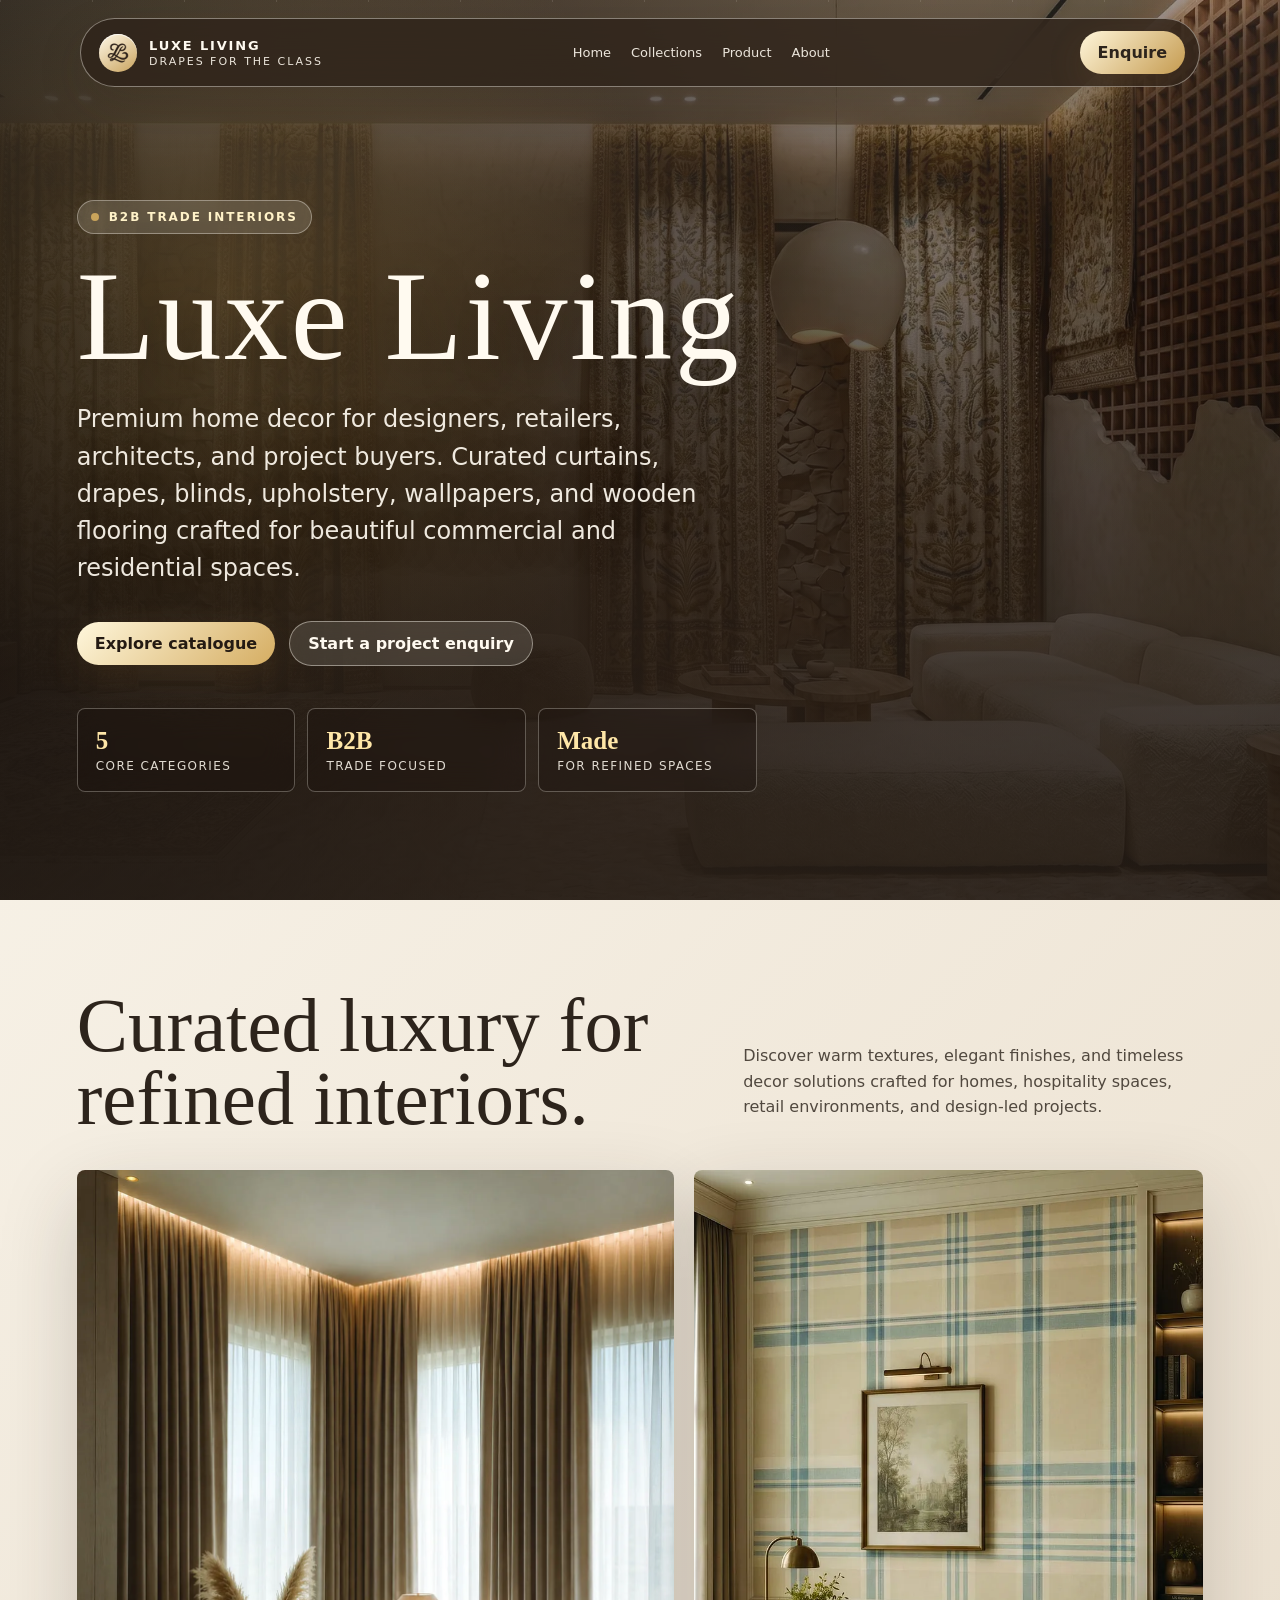
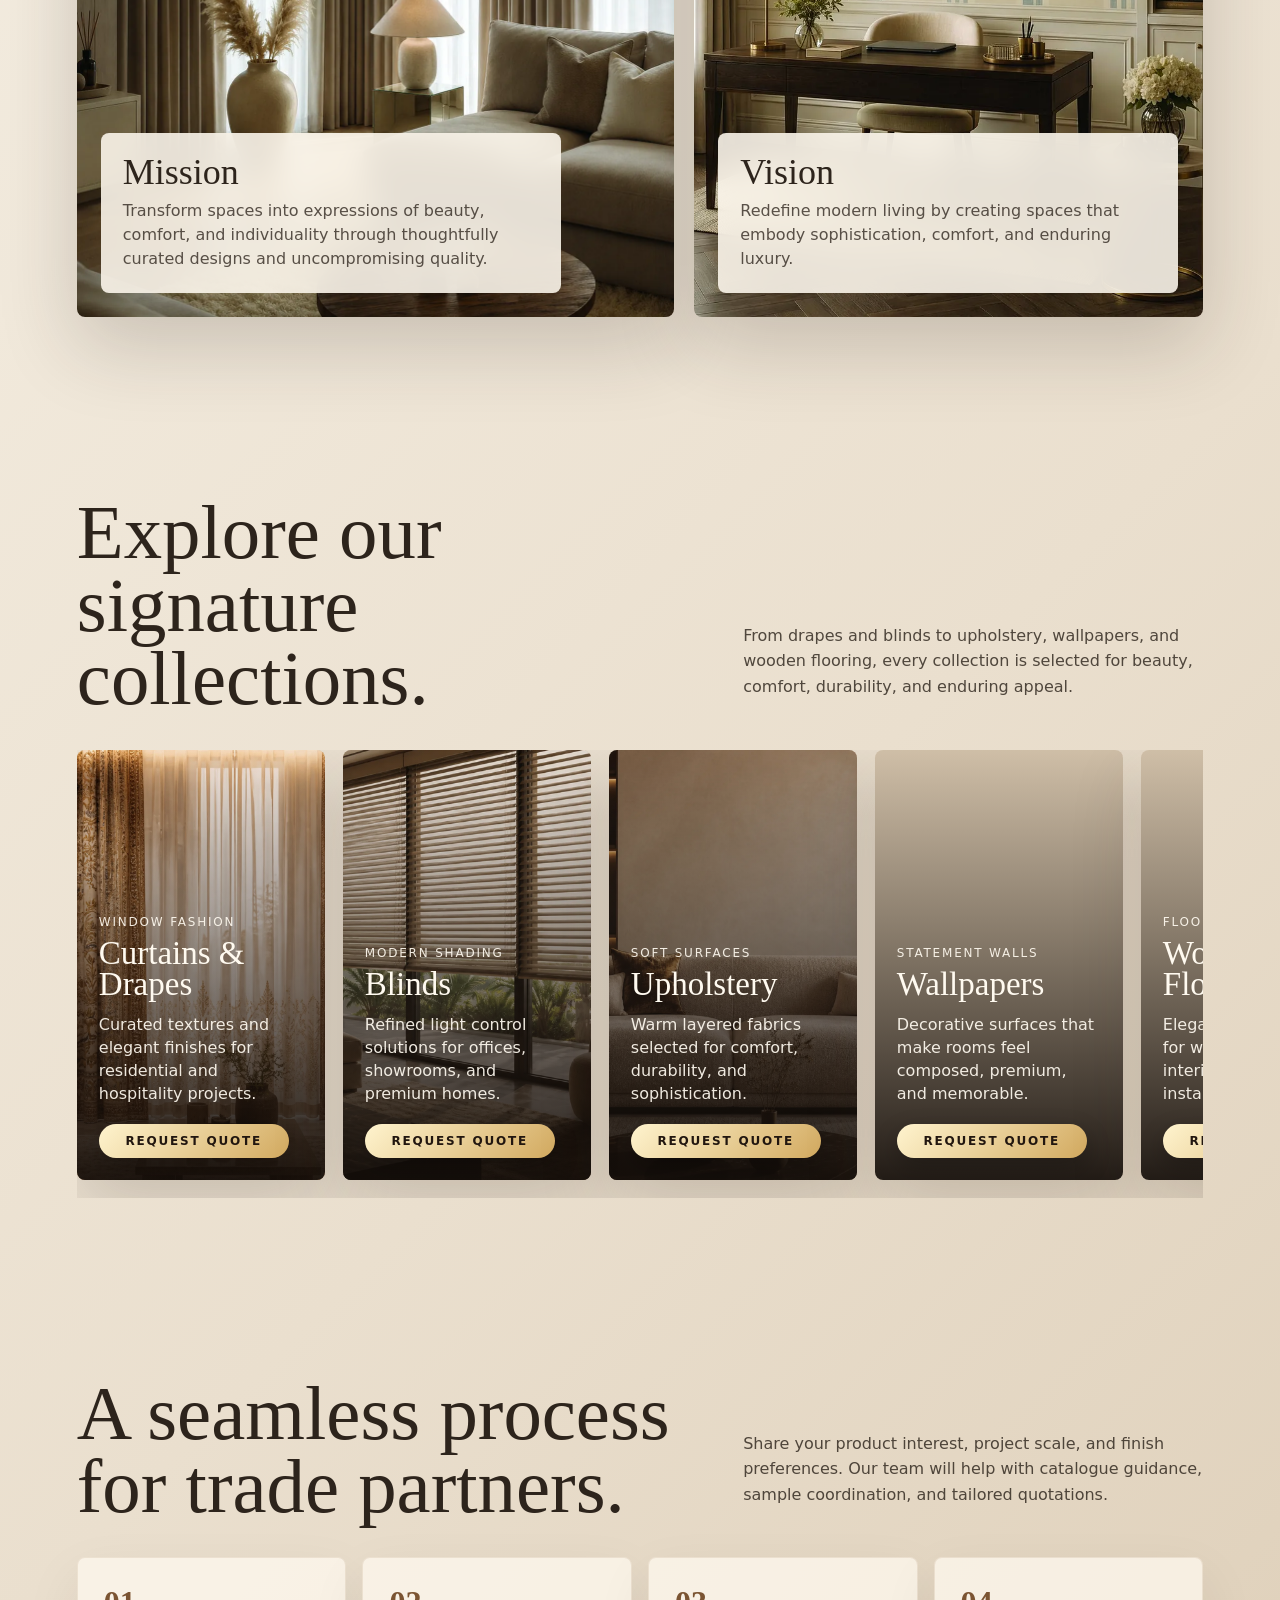
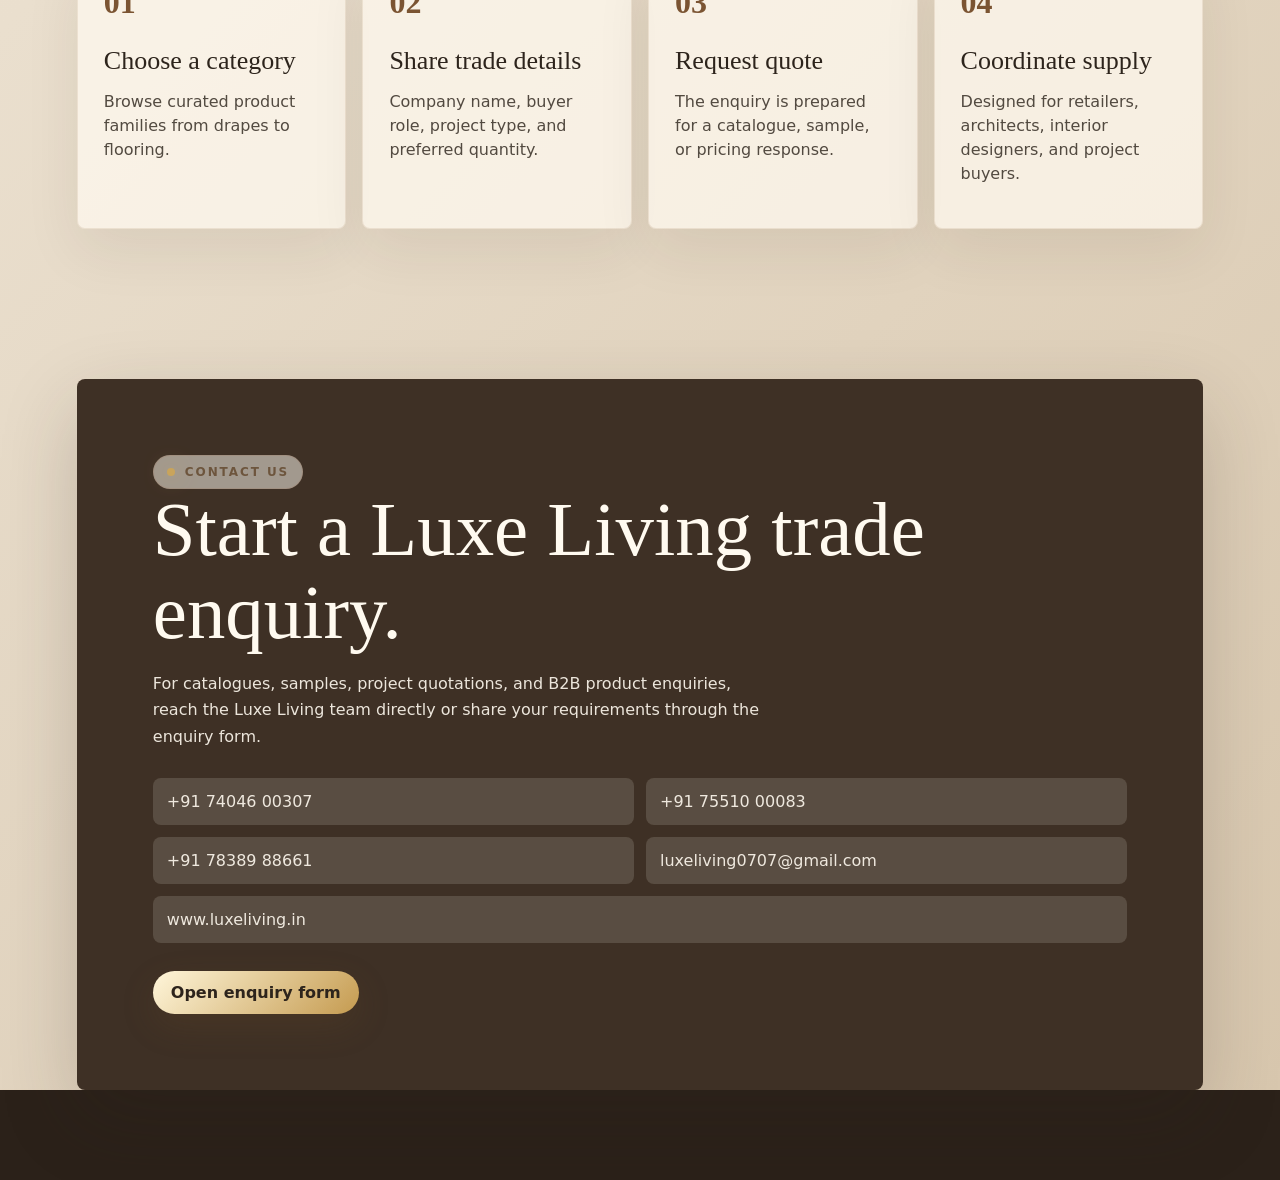
==== index.html @ 0354fa13 "Refresh catalogue category imagery" ====
<!doctype html>
<html lang="en">
  <head>
    <meta charset="UTF-8" />
    <meta name="viewport" content="width=device-width, initial-scale=1.0" />
    <title>Luxe Living | B2B Trade Showroom</title>
    <style>
      :root {
        --cream: #f6f1e7;
        --paper: #fffaf0;
        --linen: #e9decc;
        --taupe: #97836d;
        --bronze: #9b704a;
        --gold: #c9a45b;
        --ink: #2d241c;
        --soft: rgba(255, 250, 240, 0.76);
        --glass: rgba(255, 250, 240, 0.18);
        --shadow: 0 28px 80px rgba(45, 36, 28, 0.2);
      }

      * {
        box-sizing: border-box;
      }

      html {
        background: #2b2119;
        scroll-behavior: smooth;
        scrollbar-color: rgba(201, 164, 91, 0.72) #2b2119;
        scrollbar-width: thin;
      }

      html::-webkit-scrollbar {
        width: 8px;
      }

      html::-webkit-scrollbar-track {
        background: #2b2119;
      }

      html::-webkit-scrollbar-thumb {
        border: 2px solid #2b2119;
        border-radius: 999px;
        background: rgba(201, 164, 91, 0.72);
      }

      body {
        margin: 0;
        color: var(--ink);
        background:
          radial-gradient(circle at top left, rgba(201, 164, 91, 0.26), transparent 34rem),
          linear-gradient(135deg, #fbf7ee, #eadfce 58%, #d8c7ae);
        font-family: Inter, ui-sans-serif, system-ui, -apple-system, BlinkMacSystemFont, "Segoe UI", sans-serif;
        min-height: 100vh;
        overflow-x: hidden;
      }

      body::before {
        content: "";
        position: fixed;
        inset: 0;
        pointer-events: none;
        background-image:
          linear-gradient(110deg, transparent 0 38%, rgba(201, 164, 91, 0.11) 38% 39%, transparent 39% 100%),
          repeating-linear-gradient(90deg, rgba(45, 36, 28, 0.025) 0 1px, transparent 1px 92px);
        opacity: 0.8;
        z-index: 0;
      }

      a {
        color: inherit;
        text-decoration: none;
      }

      img {
        display: block;
        max-width: 100%;
      }

      button,
      input,
      textarea,
      select {
        font: inherit;
      }

      .grain {
        position: fixed;
        inset: 0;
        z-index: 1;
        pointer-events: none;
        opacity: 0.12;
        background-image: url("data:image/svg+xml,%3Csvg viewBox='0 0 200 200' xmlns='http://www.w3.org/2000/svg'%3E%3Cfilter id='n'%3E%3CfeTurbulence type='fractalNoise' baseFrequency='.86' numOctaves='3' stitchTiles='stitch'/%3E%3C/filter%3E%3Crect width='100%25' height='100%25' filter='url(%23n)' opacity='.48'/%3E%3C/svg%3E");
      }

      #aura {
        position: fixed;
        inset: 0;
        z-index: 2;
        pointer-events: none;
        mix-blend-mode: screen;
        opacity: 0.46;
      }

      .site {
        position: relative;
        z-index: 3;
      }

      .nav {
        position: fixed;
        top: 18px;
        left: 50%;
        transform: translateX(-50%);
        z-index: 20;
        width: min(1120px, calc(100% - 28px));
        display: flex;
        align-items: center;
        justify-content: space-between;
        gap: 18px;
        padding: 12px 14px 12px 18px;
        border: 1px solid rgba(255, 250, 240, 0.42);
        border-radius: 999px;
        background: rgba(54, 43, 32, 0.42);
        backdrop-filter: blur(20px);
        box-shadow: 0 18px 48px rgba(45, 36, 28, 0.14);
        color: #fffaf0;
      }

      .brand {
        display: flex;
        align-items: center;
        gap: 12px;
        min-width: 190px;
      }

      .monogram {
        width: 38px;
        height: 38px;
        display: grid;
        place-items: center;
        border-radius: 50%;
        color: var(--ink);
        background: linear-gradient(145deg, #fff8e7, #caa45f);
        font-family: Georgia, serif;
        font-weight: 700;
        font-size: 22px;
        box-shadow: inset 0 1px 0 rgba(255, 255, 255, 0.8);
      }

      .brand .monogram {
        overflow: hidden;
        padding: 7px;
      }

      .brand .monogram img {
        width: 100%;
        height: 100%;
        object-fit: contain;
      }

      .brand-wordmark {
        display: block;
      }

      .brand strong {
        display: block;
        letter-spacing: 0.14em;
        font-size: 13px;
      }

      .brand-wordmark span {
        display: block;
        margin-top: 2px;
        color: rgba(255, 250, 240, 0.9);
        font-size: 11px;
        letter-spacing: 0.18em;
        text-transform: uppercase;
      }

      .nav-links {
        display: flex;
        align-items: center;
        gap: 20px;
        font-size: 13px;
        color: rgba(255, 250, 240, 0.82);
      }

      .menu-toggle {
        display: none;
        align-items: center;
        justify-content: center;
        width: 44px;
        height: 44px;
        border: 1px solid rgba(255, 250, 240, 0.38);
        border-radius: 999px;
        color: #fffaf0;
        background: rgba(255, 250, 240, 0.12);
        cursor: pointer;
      }

      .menu-toggle span {
        position: relative;
        display: block;
        width: 18px;
        height: 2px;
        border-radius: 999px;
        background: currentColor;
      }

      .menu-toggle span::before,
      .menu-toggle span::after {
        content: "";
        position: absolute;
        left: 0;
        width: 18px;
        height: 2px;
        border-radius: 999px;
        background: currentColor;
      }

      .menu-toggle span::before {
        top: -6px;
      }

      .menu-toggle span::after {
        top: 6px;
      }

      .pill-button {
        border: 0;
        cursor: pointer;
        color: var(--ink);
        background: linear-gradient(135deg, #fff6da, #c59b50);
        border-radius: 999px;
        padding: 12px 18px;
        font-weight: 800;
        box-shadow: 0 12px 34px rgba(115, 82, 42, 0.2);
      }

      .hero {
        min-height: 100vh;
        display: flex;
        align-items: center;
        position: relative;
        isolation: isolate;
        overflow: hidden;
        padding: 128px clamp(24px, 6vw, 86px) 70px;
        perspective: 1400px;
        background:
          linear-gradient(90deg, rgba(20, 14, 10, 0.86) 0%, rgba(40, 29, 20, 0.7) 42%, rgba(40, 29, 20, 0.3) 72%, rgba(20, 14, 10, 0.2) 100%),
          linear-gradient(180deg, rgba(20, 14, 10, 0.28), rgba(20, 14, 10, 0.78)),
          url("assets/brochure/home-hero.webp") center / cover no-repeat;
      }

      .hero::before {
        content: "";
        position: absolute;
        inset: 0;
        z-index: -1;
        background:
          radial-gradient(circle at 18% 34%, rgba(201, 164, 91, 0.28), transparent 28rem),
          linear-gradient(110deg, rgba(255, 250, 240, 0.12) 0 1px, transparent 1px 100%);
        background-size: auto, 92px 100%;
        pointer-events: none;
      }

      .hero::after {
        content: "";
        position: absolute;
        inset: 0;
        z-index: -1;
        background: linear-gradient(180deg, rgba(255, 250, 240, 0.08), transparent 34%, rgba(45, 36, 28, 0.55));
        pointer-events: none;
      }

      .eyebrow {
        display: inline-flex;
        align-items: center;
        gap: 10px;
        padding: 9px 13px;
        border: 1px solid rgba(155, 112, 74, 0.2);
        border-radius: 999px;
        background: rgba(255, 250, 240, 0.52);
        color: #6d553d;
        font-size: 12px;
        font-weight: 800;
        letter-spacing: 0.16em;
        text-transform: uppercase;
      }

      .eyebrow::before {
        content: "";
        width: 8px;
        height: 8px;
        border-radius: 50%;
        background: var(--gold);
        box-shadow: 0 0 22px var(--gold);
      }

      h1,
      h2,
      h3 {
        font-family: Georgia, "Times New Roman", serif;
        margin: 0;
        font-weight: 500;
        line-height: 0.95;
      }

      h1 {
        margin-top: 22px;
        font-size: clamp(64px, 10vw, 142px);
        letter-spacing: 0.02em;
      }

      .hero-copy p {
        max-width: 650px;
        margin: 24px 0 0;
        color: rgba(255, 250, 240, 0.9);
        font-size: clamp(18px, 2.1vw, 24px);
        line-height: 1.55;
      }

      .hero-actions {
        display: flex;
        align-items: center;
        flex-wrap: wrap;
        gap: 14px;
        margin-top: 34px;
      }

      .ghost-button {
        border: 1px solid rgba(255, 250, 240, 0.42);
        border-radius: 999px;
        padding: 12px 18px;
        color: #fffaf0;
        background: rgba(255, 250, 240, 0.12);
        backdrop-filter: blur(14px);
        font-weight: 800;
      }

      .trade-strip {
        display: grid;
        grid-template-columns: repeat(3, 1fr);
        gap: 12px;
        max-width: 680px;
        margin-top: 42px;
      }

      .metric {
        padding: 18px;
        border-radius: 8px;
        background: rgba(255, 250, 240, 0.14);
        border: 1px solid rgba(255, 250, 240, 0.28);
        backdrop-filter: blur(16px);
      }

      .metric strong {
        display: block;
        color: #ffe5a3;
        font-size: 25px;
        font-family: Georgia, serif;
      }

      .metric span {
        display: block;
        margin-top: 4px;
        color: rgba(255, 250, 240, 0.82);
        font-size: 12px;
        text-transform: uppercase;
        letter-spacing: 0.12em;
      }

      .scene {
        min-height: 680px;
        position: relative;
        transform-style: preserve-3d;
      }

      .hero-card {
        position: absolute;
        inset: 4% 5% 8% 8%;
        border-radius: 8px;
        overflow: hidden;
        transform: rotateY(-14deg) rotateX(4deg) translateZ(30px);
        box-shadow: var(--shadow);
        background: #cbbda8;
      }

      .hero-card img {
        width: 100%;
        height: 100%;
        object-fit: cover;
      }

      .hero-card::after {
        content: "";
        position: absolute;
        inset: 0;
        background: linear-gradient(180deg, transparent 45%, rgba(45, 36, 28, 0.55));
      }

      .floating-panel {
        position: absolute;
        left: -5%;
        bottom: 8%;
        width: min(430px, 72%);
        padding: 24px;
        border: 1px solid rgba(255, 250, 240, 0.55);
        border-radius: 8px;
        background: rgba(255, 250, 240, 0.72);
        backdrop-filter: blur(18px);
        box-shadow: 0 24px 60px rgba(45, 36, 28, 0.18);
        transform: rotateY(16deg) translateZ(120px);
      }

      .floating-panel h2 {
        font-size: clamp(32px, 4vw, 56px);
      }

      .floating-panel p {
        margin: 12px 0 0;
        color: rgba(45, 36, 28, 0.68);
        line-height: 1.5;
      }

      .orbit {
        position: absolute;
        right: -8%;
        top: 10%;
        width: 235px;
        height: 235px;
        border: 1px solid rgba(201, 164, 91, 0.45);
        border-radius: 50%;
        transform-style: preserve-3d;
        animation: orbit 12s linear infinite;
      }

      .orbit span {
        position: absolute;
        width: 68px;
        height: 68px;
        border-radius: 50%;
        background: linear-gradient(145deg, #fff6da, #b78b44);
        box-shadow: 0 16px 42px rgba(115, 82, 42, 0.24);
      }

      .orbit span:nth-child(1) {
        left: 50%;
        top: -34px;
      }

      .orbit span:nth-child(2) {
        right: -18px;
        bottom: 20px;
        transform: scale(0.72);
      }

      .orbit span:nth-child(3) {
        left: -18px;
        bottom: 42px;
        transform: scale(0.5);
      }

      @keyframes orbit {
        to {
          transform: rotateZ(360deg) rotateY(22deg);
        }
      }

      section {
        padding: 90px clamp(24px, 6vw, 86px);
      }

      .section-head {
        display: flex;
        justify-content: space-between;
        gap: 28px;
        align-items: end;
        margin-bottom: 34px;
      }

      .section-head h2 {
        max-width: 760px;
        font-size: clamp(42px, 6vw, 84px);
      }

      .section-head p {
        max-width: 460px;
        color: rgba(45, 36, 28, 0.66);
        line-height: 1.6;
      }

      .showroom {
        display: grid;
        grid-template-columns: 1.08fr 0.92fr;
        gap: 20px;
      }

      .showroom-main,
      .showroom-side {
        min-height: 540px;
        border-radius: 8px;
        overflow: hidden;
        position: relative;
        box-shadow: var(--shadow);
      }

      .showroom-main img,
      .showroom-side img {
        width: 100%;
        height: 100%;
        object-fit: cover;
      }

      .showroom-label {
        position: absolute;
        left: 24px;
        bottom: 24px;
        max-width: 460px;
        padding: 22px;
        border-radius: 8px;
        background: rgba(255, 250, 240, 0.74);
        backdrop-filter: blur(15px);
      }

      .showroom-label h3 {
        font-size: 36px;
      }

      .showroom-label p {
        margin: 10px 0 0;
        color: rgba(45, 36, 28, 0.68);
        line-height: 1.5;
      }

      .catalogue {
        display: grid;
        grid-auto-flow: column;
        grid-auto-columns: clamp(248px, 19vw, 292px);
        grid-template-columns: none;
        gap: 18px;
        overflow-x: auto;
        overflow-y: hidden;
        padding: 0 0 18px;
        overscroll-behavior-inline: contain;
        scrollbar-gutter: stable;
        perspective: none;
      }

      .product-card {
        min-height: 430px;
        position: relative;
        isolation: isolate;
        border: 0;
        text-align: left;
        border-radius: 8px;
        padding: 0;
        cursor: pointer;
        overflow: hidden;
        background: #d6c5ad;
        color: #fffaf0;
        transform: none;
        box-shadow: 0 28px 70px rgba(45, 36, 28, 0.18);
      }

      .product-card img {
        width: 100%;
        height: 100%;
        min-height: 430px;
        object-fit: cover;
        transform: scale(1.05);
        transition: transform 700ms ease;
      }

      .product-card:hover img {
        transform: scale(1.12);
      }

      .product-card::after {
        content: "";
        position: absolute;
        inset: 0;
        z-index: 1;
        background: linear-gradient(180deg, transparent 34%, rgba(31, 24, 18, 0.78));
      }

      .product-info {
        position: absolute;
        inset: auto 0 0;
        z-index: 2;
        padding: 22px;
      }

      .product-info span {
        color: rgba(255, 250, 240, 0.76);
        font-size: 12px;
        letter-spacing: 0.15em;
        text-transform: uppercase;
      }

      .product-info h3 {
        margin-top: 8px;
        font-size: 33px;
      }

      .product-info p {
        color: rgba(255, 250, 240, 0.82);
        line-height: 1.45;
        margin: 12px 0 0;
      }

      .enquire-link {
        display: inline-flex;
        align-items: center;
        justify-content: center;
        margin-top: 18px;
        width: min(100%, 190px);
        padding: 11px 14px;
        border-radius: 999px;
        background: linear-gradient(135deg, #fff4cf, #d2a95f);
        color: #21160f;
        font-size: 12px;
        font-weight: 900;
        line-height: 1;
        letter-spacing: 0.07em;
        text-transform: uppercase;
        white-space: nowrap;
        overflow: hidden;
        text-overflow: ellipsis;
        box-shadow: 0 10px 26px rgba(0, 0, 0, 0.24);
      }

      .trade {
        display: grid;
        grid-template-columns: repeat(4, 1fr);
        gap: 16px;
      }

      .trade-card {
        border-radius: 8px;
        border: 1px solid rgba(155, 112, 74, 0.14);
        background: rgba(255, 250, 240, 0.55);
        padding: 26px;
        min-height: 220px;
        box-shadow: 0 22px 56px rgba(45, 36, 28, 0.08);
      }

      .trade-card strong {
        display: block;
        font-family: Georgia, serif;
        font-size: 32px;
        color: #7b5432;
      }

      .trade-card h3 {
        margin-top: 28px;
        font-size: 26px;
      }

      .trade-card p {
        color: rgba(45, 36, 28, 0.66);
        line-height: 1.5;
      }

      .contact-band {
        display: grid;
        grid-template-columns: 1fr;
        align-items: stretch;
        gap: 0;
        padding: 0;
        margin: 60px clamp(24px, 6vw, 86px) 90px;
        border-radius: 8px;
        overflow: hidden;
        box-shadow: var(--shadow);
        background: #3e3025;
        color: #fffaf0;
      }

      .contact-band img {
        height: 100%;
        width: 100%;
        object-fit: cover;
      }

      .contact-copy {
        padding: clamp(36px, 6vw, 76px);
      }

      .contact-copy h2 {
        font-size: clamp(44px, 6vw, 86px);
        line-height: 1.08;
        max-width: 780px;
      }

      .contact-copy p {
        max-width: 620px;
        color: rgba(255, 250, 240, 0.74);
        line-height: 1.65;
      }

      .contact-grid {
        display: grid;
        grid-template-columns: repeat(2, 1fr);
        gap: 12px;
        margin: 28px 0;
      }

      .contact-grid a,
      .contact-grid span {
        padding: 14px;
        border-radius: 8px;
        background: rgba(255, 250, 240, 0.1);
        color: rgba(255, 250, 240, 0.92);
      }

      dialog {
        width: min(760px, calc(100% - 28px));
        padding: 0;
        border: 0;
        border-radius: 8px;
        background: #fffaf0;
        color: var(--ink);
        box-shadow: 0 42px 120px rgba(25, 18, 12, 0.42);
      }

      dialog::backdrop {
        background: rgba(31, 24, 18, 0.62);
        backdrop-filter: blur(8px);
      }

      .modal-head {
        display: flex;
        justify-content: space-between;
        gap: 18px;
        padding: 26px;
        border-bottom: 1px solid rgba(45, 36, 28, 0.1);
      }

      .modal-head h2 {
        font-size: 40px;
      }

      .close {
        width: 42px;
        height: 42px;
        border: 0;
        border-radius: 50%;
        background: rgba(45, 36, 28, 0.08);
        cursor: pointer;
        font-size: 24px;
      }

      form {
        display: grid;
        grid-template-columns: repeat(2, 1fr);
        gap: 14px;
        padding: 26px;
      }

      label {
        display: grid;
        gap: 7px;
        color: rgba(45, 36, 28, 0.74);
        font-size: 13px;
        font-weight: 800;
      }

      input,
      select,
      textarea {
        width: 100%;
        border: 1px solid rgba(45, 36, 28, 0.16);
        border-radius: 8px;
        background: white;
        color: var(--ink);
        padding: 13px 14px;
        outline: none;
      }

      textarea,
      .wide {
        grid-column: 1 / -1;
      }

      textarea {
        min-height: 110px;
        resize: vertical;
      }

      .submit-row {
        grid-column: 1 / -1;
        display: flex;
        align-items: center;
        justify-content: space-between;
        gap: 16px;
        margin-top: 8px;
      }

      .submit-row small {
        color: rgba(45, 36, 28, 0.72);
        line-height: 1.4;
      }

      .reveal {
        opacity: 0;
        transform: translateY(36px);
        transition: opacity 700ms ease, transform 700ms ease;
      }

      .reveal.visible {
        opacity: 1;
        transform: translateY(0);
      }

      .intro-screen {
        position: fixed;
        inset: 0;
        z-index: 100;
        display: grid;
        place-items: center;
        overflow: hidden;
        color: var(--ink);
        background:
          radial-gradient(circle at 50% 42%, rgba(255, 246, 218, 0.98), rgba(234, 223, 206, 0.94) 44%, rgba(45, 36, 28, 0.92) 100%),
          #eadfce;
        pointer-events: none;
        animation: introExit 4.6s cubic-bezier(0.16, 1, 0.3, 1) forwards;
      }

      .intro-screen::before,
      .intro-screen::after {
        content: "";
        position: absolute;
        border: 1px solid rgba(201, 164, 91, 0.55);
        border-radius: 50%;
        opacity: 0;
        animation: introRing 3.6s cubic-bezier(0.16, 1, 0.3, 1) forwards;
      }

      .intro-screen::before {
        width: 42vmin;
        height: 42vmin;
      }

      .intro-screen::after {
        width: 66vmin;
        height: 66vmin;
        animation-delay: 0.22s;
      }

      .intro-inner {
        position: relative;
        z-index: 1;
        display: grid;
        justify-items: center;
        gap: 18px;
        transform-style: preserve-3d;
        animation: introFloat 4.1s cubic-bezier(0.16, 1, 0.3, 1) forwards;
      }

      .intro-logo {
        width: clamp(120px, 22vw, 260px);
        aspect-ratio: 1;
        padding: clamp(18px, 3vw, 32px);
        border-radius: 50%;
        background: rgba(255, 250, 240, 0.78);
        box-shadow:
          0 30px 90px rgba(45, 36, 28, 0.3),
          inset 0 0 0 1px rgba(201, 164, 91, 0.24);
      }

      .intro-logo img {
        width: 100%;
        height: 100%;
        object-fit: contain;
      }

      .intro-title {
        overflow: hidden;
        text-align: center;
      }

      .intro-title strong {
        display: block;
        font-family: Georgia, "Times New Roman", serif;
        font-size: clamp(42px, 8vw, 112px);
        font-weight: 500;
        letter-spacing: 0.08em;
        animation: introText 3.7s cubic-bezier(0.16, 1, 0.3, 1) forwards;
      }

      .intro-title span {
        display: block;
        margin-top: 12px;
        color: rgba(45, 36, 28, 0.64);
        font-size: 12px;
        font-weight: 900;
        letter-spacing: 0.28em;
        text-transform: uppercase;
        animation: introText 3.7s 0.16s cubic-bezier(0.16, 1, 0.3, 1) both;
      }

      body.intro-active .site {
        animation: siteEnter 1.4s 3.25s cubic-bezier(0.16, 1, 0.3, 1) both;
      }

      @keyframes introRing {
        0% {
          opacity: 0;
          transform: scale(0.45) rotateX(70deg);
        }
        34% {
          opacity: 1;
        }
        100% {
          opacity: 0;
          transform: scale(1.45) rotateX(70deg);
        }
      }

      @keyframes introFloat {
        0% {
          opacity: 0;
          transform: translateY(34px) rotateX(18deg) scale(0.88);
          filter: blur(12px);
        }
        24% {
          opacity: 1;
          filter: blur(0);
        }
        72% {
          opacity: 1;
          transform: translateY(0) rotateX(0) scale(1);
        }
        100% {
          opacity: 0;
          transform: translateY(-26px) rotateX(-12deg) scale(1.08);
          filter: blur(10px);
        }
      }

      @keyframes introText {
        0% {
          transform: translateY(110%);
        }
        28%,
        78% {
          transform: translateY(0);
        }
        100% {
          transform: translateY(-115%);
        }
      }

      @keyframes introExit {
        0%,
        78% {
          opacity: 1;
          visibility: visible;
        }
        100% {
          opacity: 0;
          visibility: hidden;
        }
      }

      @keyframes siteEnter {
        from {
          opacity: 0;
          transform: translateY(24px) scale(0.985);
          filter: blur(12px);
        }
        to {
          opacity: 1;
          transform: none;
          filter: none;
        }
      }

      @media (max-width: 1000px) {
        .hero,
        .showroom,
        .contact-band {
          grid-template-columns: 1fr;
        }

        .scene {
          min-height: 560px;
        }

        .trade {
          grid-template-columns: repeat(2, 1fr);
        }

        .section-head {
          display: block;
        }
      }

      @media (max-width: 720px) {
        .nav {
          position: fixed;
          top: 0;
          left: 50%;
          transform: translateX(-50%);
          margin: 0;
          border-radius: 8px;
        }

        .nav-links {
          display: none;
        }

        .hero {
          padding-top: 118px;
        }

        .scene {
          min-height: 480px;
        }

        .hero-card {
          inset: 0;
          transform: rotateY(-6deg) rotateX(2deg);
        }

        .floating-panel {
          left: 14px;
          bottom: 14px;
          width: calc(100% - 28px);
          transform: translateZ(80px);
        }

        .orbit {
          display: none;
        }

        .trade-strip,
        .trade,
        .contact-grid,
        form {
          grid-template-columns: 1fr;
        }

        section {
          padding: 70px 18px;
        }

        .contact-band {
          margin: 32px 18px 70px;
        }
      }

      @media (prefers-reduced-motion: reduce) {
        *,
        *::before,
        *::after {
          scroll-behavior: auto !important;
          animation-duration: 0.01ms !important;
          animation-iteration-count: 1 !important;
          transition-duration: 0.01ms !important;
        }
      }

      .nav {
        background: rgba(45, 34, 25, 0.78);
      }

      .nav-links,
      .brand-wordmark span {
        color: rgba(255, 250, 240, 0.9);
      }

      .hero-copy p,
      .section-head p,
      .trade-card p,
      p {
        color: rgba(45, 36, 28, 0.82);
      }

      .hero h1 {
        color: #fffaf0;
        max-width: 880px;
        text-shadow: 0 18px 54px rgba(0, 0, 0, 0.42);
      }

      .hero .eyebrow {
        border-color: rgba(255, 250, 240, 0.36);
        background: rgba(255, 250, 240, 0.14);
        color: #fff2c8;
        backdrop-filter: blur(14px);
      }

      .hero-copy {
        width: min(820px, 100%);
        padding-top: 34px;
      }

      .hero-copy p {
        color: rgba(255, 250, 240, 0.92);
        text-shadow: 0 10px 34px rgba(0, 0, 0, 0.42);
      }

      .hero .pill-button {
        color: #241a13;
        background: linear-gradient(135deg, #fff7dc, #d5ad62);
      }

      .hero .ghost-button {
        color: #fffaf0;
        background: rgba(255, 250, 240, 0.12);
        border-color: rgba(255, 250, 240, 0.44);
      }

      .ghost-button,
      .metric,
      .trade-card {
        background: rgba(255, 250, 240, 0.72);
      }

      .floating-panel,
      .showroom-label {
        background: rgba(255, 250, 240, 0.88);
      }

      .floating-panel p,
      .showroom-label p,
      .metric span {
        color: rgba(45, 36, 28, 0.78);
      }

      .hero .metric {
        background: rgba(22, 15, 10, 0.32);
        border-color: rgba(255, 250, 240, 0.28);
      }

      .hero .metric strong {
        color: #ffe7a8;
      }

      .hero .metric span {
        color: rgba(255, 250, 240, 0.86);
      }

      .product-card::after {
        background: linear-gradient(180deg, rgba(31, 24, 18, 0.04) 0%, rgba(31, 24, 18, 0.42) 42%, rgba(20, 14, 10, 0.92) 100%);
      }

      .product-info span,
      .product-info p {
        color: rgba(255, 250, 240, 0.92);
      }

      .product-info .enquire-link {
        color: #21160f;
      }

      .contact-copy p,
      .contact-grid a,
      .contact-grid span {
        color: rgba(255, 250, 240, 0.9);
      }

      .contact-grid a,
      .contact-grid span {
        background: rgba(255, 250, 240, 0.14);
      }

      @media (max-width: 1180px) {
        .hero {
          grid-template-columns: minmax(0, 1fr) minmax(360px, 0.9fr);
        }

        .catalogue {
          grid-auto-columns: minmax(240px, 32vw);
          overflow-x: auto;
          overflow-y: hidden;
          gap: 22px;
          perspective: none;
        }

        .product-card {
          transform: none;
        }
      }

      @media (max-width: 860px) {
        .nav {
          align-items: stretch;
          flex-wrap: wrap;
          border-radius: 8px;
          width: calc(100% - 24px);
        }

        .brand {
          min-width: 0;
          flex: 1 1 auto;
        }

        .nav-links {
          order: 3;
          width: 100%;
          justify-content: space-between;
          gap: 10px;
          padding-top: 4px;
        }

        .menu-toggle {
          display: inline-flex;
          order: 2;
        }

        .nav > .pill-button {
          order: 1;
        }

        .nav-links {
          display: none;
          flex-direction: column;
          align-items: stretch;
          padding: 12px;
          border-radius: 8px;
          background: rgba(24, 17, 12, 0.64);
        }

        .nav.nav-open .nav-links {
          display: flex;
        }

        .nav-links a {
          padding: 11px 12px;
          border-radius: 8px;
          background: rgba(255, 250, 240, 0.08);
        }

        .hero {
          min-height: auto;
          padding-top: 150px;
          padding-bottom: 82px;
          background-position: 48% center;
        }

        h1 {
          font-size: clamp(48px, 16vw, 86px);
        }

        .section-head h2,
        .contact-copy h2 {
          font-size: clamp(34px, 10vw, 58px);
          line-height: 1.1;
        }
      }

      @media (max-width: 560px) {
        .brand strong {
          font-size: 11px;
        }

        .brand-wordmark span {
          display: none;
        }

        .pill-button,
        .ghost-button {
          width: 100%;
        }

        .nav > .pill-button {
          width: auto;
          padding-inline: 14px;
        }

        .hero-actions {
          align-items: stretch;
          flex-direction: column;
        }

        .hero {
          min-height: 100svh;
          padding-inline: 18px;
          padding-top: 138px;
          background:
            linear-gradient(180deg, rgba(20, 14, 10, 0.76) 0%, rgba(20, 14, 10, 0.56) 38%, rgba(20, 14, 10, 0.88) 100%),
            url("assets/brochure/home-hero-mobile.webp") 50% 58% / auto 118% no-repeat;
          background-color: #2b2119;
        }

        .hero-copy {
          padding-top: 12px;
        }

        .hero-copy p {
          font-size: 17px;
        }

        .hero h1 {
          font-size: clamp(48px, 18vw, 78px);
        }

        .trade-strip {
          grid-template-columns: 1fr;
          margin-top: 28px;
        }

        .scene {
          min-height: 380px;
        }

        .showroom-main,
        .showroom-side,
        .product-card img,
        .product-card {
          min-height: 360px;
        }

        .catalogue {
          grid-auto-columns: minmax(255px, 82vw);
          gap: 24px;
        }

        .product-info {
          padding: 18px;
        }

        .product-info h3 {
          font-size: 27px;
        }

        .product-info p {
          font-size: 14px;
          line-height: 1.35;
        }

        .enquire-link {
          width: min(100%, 160px);
          padding: 9px 11px;
          font-size: 10px;
          letter-spacing: 0.06em;
        }

        .showroom-label {
          left: 12px;
          right: 12px;
          bottom: 12px;
          max-width: none;
          padding: 18px;
        }

        form,
        .modal-head {
          padding: 18px;
        }

        .submit-row {
          align-items: stretch;
          flex-direction: column;
        }
      }

      @media (max-width: 380px) {
        .nav {
          gap: 10px;
          padding: 10px;
        }

        .menu-toggle {
          width: 40px;
          height: 40px;
        }

        .contact-copy h2 {
          font-size: clamp(32px, 10vw, 44px);
          line-height: 1.12;
        }
      }

      @media (max-width: 720px) {
        .hero {
          padding-top: 138px;
        }
      }
    </style>
  </head>
  <body class="intro-active">
    <div class="intro-screen" aria-label="Luxe Living intro animation">
      <div class="intro-inner">
        <div class="intro-logo">
          <img src="assets/luxe-ll-monogram.webp" alt="Luxe Living monogram" />
        </div>
        <div class="intro-title">
          <strong>LUXE LIVING</strong>
          <span>Drapes for the class</span>
        </div>
      </div>
    </div>
    <canvas id="aura" aria-hidden="true"></canvas>
    <div class="grain" aria-hidden="true"></div>
    <div class="site">
      <nav class="nav">
        <a class="brand" href="index.html" aria-label="Luxe Living home">
          <span class="monogram"><img src="assets/luxe-ll-monogram.webp" alt="" /></span>
          <span class="brand-wordmark">
            <strong>LUXE LIVING</strong>
            <span>Drapes for the class</span>
          </span>
        </a>
        <div class="nav-links" aria-label="Primary navigation">
          <a href="index.html">Home</a>
          <a href="collections.html">Collections</a>
          <a href="product.html">Product</a>
          <a href="about.html">About</a>
        </div>
        <button class="menu-toggle" type="button" aria-label="Open navigation menu" aria-expanded="false">
          <span aria-hidden="true"></span>
        </button>
        <a class="pill-button" href="enquire.html">Enquire</a>
      </nav>

      <main id="top">
        <section class="hero">
          <div class="hero-copy reveal">
            <span class="eyebrow">B2B Trade Interiors</span>
            <h1>Luxe Living</h1>
            <p>
              Premium home decor for designers, retailers, architects, and project buyers.
              Curated curtains, drapes, blinds, upholstery, wallpapers, and wooden flooring
              crafted for beautiful commercial and residential spaces.
            </p>
            <div class="hero-actions">
              <a class="pill-button" href="collections.html">Explore catalogue</a>
              <a class="ghost-button" href="enquire.html">Start a project enquiry</a>
            </div>
            <div class="trade-strip" aria-label="Trade highlights">
              <div class="metric"><strong>5</strong><span>Core categories</span></div>
              <div class="metric"><strong>B2B</strong><span>Trade focused</span></div>
              <div class="metric"><strong>Made</strong><span>For refined spaces</span></div>
            </div>
          </div>

        </section>

        <section id="showroom">
          <div class="section-head reveal">
            <h2>Curated luxury for refined interiors.</h2>
            <p>
              Discover warm textures, elegant finishes, and timeless decor solutions crafted for
              homes, hospitality spaces, retail environments, and design-led projects.
            </p>
          </div>
          <div class="showroom reveal">
            <div class="showroom-main">
              <img src="assets/brochure/showroom-curated.webp" alt="Curated living room with Luxe Living window treatments" loading="lazy" decoding="async" />
              <div class="showroom-label">
                <h3>Mission</h3>
                <p>
                  Transform spaces into expressions of beauty, comfort, and individuality through
                  thoughtfully curated designs and uncompromising quality.
                </p>
              </div>
            </div>
            <div class="showroom-side">
              <img src="assets/brochure/showroom-wallpaper.webp" alt="Elegant study with plaid wallpaper, curtains, and warm wooden flooring" loading="lazy" decoding="async" />
              <div class="showroom-label">
                <h3>Vision</h3>
                <p>
                  Redefine modern living by creating spaces that embody sophistication, comfort,
                  and enduring luxury.
                </p>
              </div>
            </div>
          </div>
        </section>

        <section id="catalogue">
          <div class="section-head reveal">
            <h2>Explore our signature collections.</h2>
            <p>
              From drapes and blinds to upholstery, wallpapers, and wooden flooring, every collection
              is selected for beauty, comfort, durability, and enduring appeal.
            </p>
          </div>
          <div class="catalogue reveal" aria-label="Product catalogue">
            <button class="product-card" data-enquire="Curtains and drapes">
              <img src="assets/brochure/curtains-luxe-card.webp" alt="Ornate layered curtains in a warm luxury living room" loading="lazy" decoding="async" />
              <span class="product-info">
                <span>Window fashion</span>
                <h3>Curtains & Drapes</h3>
                <p>Curated textures and elegant finishes for residential and hospitality projects.</p>
                <span class="enquire-link">Request Quote</span>
              </span>
            </button>
            <button class="product-card" data-enquire="Blinds">
              <img src="assets/brochure/venetian-blinds-card.webp" alt="Champagne Venetian blinds in a refined living room" loading="lazy" decoding="async" />
              <span class="product-info">
                <span>Modern shading</span>
                <h3>Blinds</h3>
                <p>Refined light control solutions for offices, showrooms, and premium homes.</p>
                <span class="enquire-link">Request Quote</span>
              </span>
            </button>
            <button class="product-card" data-enquire="Upholstery">
              <img src="assets/brochure/upholstery-sofa-card.webp" alt="Sculptural sofa in premium warm neutral upholstery" loading="lazy" decoding="async" />
              <span class="product-info">
                <span>Soft surfaces</span>
                <h3>Upholstery</h3>
                <p>Warm layered fabrics selected for comfort, durability, and sophistication.</p>
                <span class="enquire-link">Request Quote</span>
              </span>
            </button>
            <button class="product-card" data-enquire="Wallpapers">
              <img src="assets/brochure/wallpapers-card.webp" alt="Plaid wallpaper styled in an elegant living room" loading="lazy" decoding="async" />
              <span class="product-info">
                <span>Statement walls</span>
                <h3>Wallpapers</h3>
                <p>Decorative surfaces that make rooms feel composed, premium, and memorable.</p>
                <span class="enquire-link">Request Quote</span>
              </span>
            </button>
            <button class="product-card" data-enquire="Wooden flooring">
              <img src="assets/brochure/flooring-card.webp" alt="Wooden flooring in a luxury bedroom" loading="lazy" decoding="async" />
              <span class="product-info">
                <span>Floor finishes</span>
                <h3>Wooden Flooring</h3>
                <p>Elegant flooring options for warm, long-lasting interiors and project installs.</p>
                <span class="enquire-link">Request Quote</span>
              </span>
            </button>
          </div>
        </section>

        <section id="trade">
          <div class="section-head reveal">
            <h2>A seamless process for trade partners.</h2>
            <p>
              Share your product interest, project scale, and finish preferences. Our team will help
              with catalogue guidance, sample coordination, and tailored quotations.
            </p>
          </div>
          <div class="trade reveal">
            <div class="trade-card">
              <strong>01</strong>
              <h3>Choose a category</h3>
              <p>Browse curated product families from drapes to flooring.</p>
            </div>
            <div class="trade-card">
              <strong>02</strong>
              <h3>Share trade details</h3>
              <p>Company name, buyer role, project type, and preferred quantity.</p>
            </div>
            <div class="trade-card">
              <strong>03</strong>
              <h3>Request quote</h3>
              <p>The enquiry is prepared for a catalogue, sample, or pricing response.</p>
            </div>
            <div class="trade-card">
              <strong>04</strong>
              <h3>Coordinate supply</h3>
              <p>Designed for retailers, architects, interior designers, and project buyers.</p>
            </div>
          </div>
        </section>

        <section id="contact" class="contact-band reveal">
          <div class="contact-copy">
            <span class="eyebrow">Contact us</span>
            <h2>Start a Luxe Living trade enquiry.</h2>
            <p>
              For catalogues, samples, project quotations, and B2B product enquiries, reach the
              Luxe Living team directly or share your requirements through the enquiry form.
            </p>
            <div class="contact-grid">
              <a href="tel:+917404600307">+91 74046 00307</a>
              <a href="tel:+917551000083">+91 75510 00083</a>
              <a href="tel:+917838988661">+91 78389 88661</a>
              <a href="mailto:luxeliving0707@gmail.com">luxeliving0707@gmail.com</a>
              <a class="wide" href="https://www.luxeliving.in">www.luxeliving.in</a>
            </div>
            <button class="pill-button" data-enquire="General trade enquiry">Open enquiry form</button>
          </div>
        </section>
      </main>
    </div>

    <dialog id="enquiryModal">
      <div class="modal-head">
        <div>
          <span class="eyebrow">Trade enquiry</span>
          <h2>Request product details</h2>
        </div>
        <button class="close" type="button" aria-label="Close enquiry form">&times;</button>
      </div>
      <form id="enquiryForm">
        <label>
          Product interest
          <select name="product" id="productSelect">
            <option>Curtains and drapes</option>
            <option>Blinds</option>
            <option>Upholstery</option>
            <option>Wallpapers</option>
            <option>Wooden flooring</option>
            <option>Custom project enquiry</option>
            <option>General trade enquiry</option>
          </select>
        </label>
        <label>
          Company name
          <input name="company" placeholder="Your business name" required />
        </label>
        <label>
          Contact person
          <input name="name" placeholder="Full name" required />
        </label>
        <label>
          Phone / WhatsApp
          <input name="phone" placeholder="+91..." required />
        </label>
        <label>
          Email
          <input type="email" name="email" placeholder="buyer@company.com" />
        </label>
        <label>
          Buyer type
          <select name="buyer">
            <option>Interior designer</option>
            <option>Architect</option>
            <option>Retailer / dealer</option>
            <option>Project buyer</option>
            <option>Hospitality / commercial</option>
          </select>
        </label>
        <label>
          Approx. quantity
          <input name="quantity" placeholder="Meters, rooms, sqft, or project scale" />
        </label>
        <label>
          City
          <input name="city" placeholder="Project or business city" />
        </label>
        <label class="wide">
          Enquiry notes
          <textarea name="notes" placeholder="Share finish preferences, project timeline, sample requirements, or quotation details."></textarea>
        </label>
        <div class="submit-row">
          <small>Share your requirements and our team will follow up with catalogue, sample, or quotation support.</small>
          <button class="pill-button" type="submit">Prepare enquiry</button>
        </div>
      </form>
    </dialog>

    <script>
      const animatedSite = document.querySelector(".site");
      const clearIntroState = () => document.body.classList.remove("intro-active");
      animatedSite.addEventListener("animationend", (event) => {
        if (event.animationName === "siteEnter") clearIntroState();
      });
      window.setTimeout(clearIntroState, 5000);

      const canvas = document.querySelector("#aura");
      const ctx = canvas.getContext("2d");
      let width = 0;
      let height = 0;
      let particles = [];

      const resize = () => {
        width = canvas.width = window.innerWidth * window.devicePixelRatio;
        height = canvas.height = window.innerHeight * window.devicePixelRatio;
        particles = Array.from({ length: Math.min(90, Math.floor(window.innerWidth / 16)) }, () => ({
          x: Math.random() * width,
          y: Math.random() * height,
          r: (Math.random() * 3 + 1) * window.devicePixelRatio,
          s: Math.random() * 0.35 + 0.08,
          a: Math.random() * Math.PI * 2,
        }));
      };

      const paint = () => {
        ctx.clearRect(0, 0, width, height);
        const glow = ctx.createRadialGradient(width * 0.72, height * 0.18, 0, width * 0.72, height * 0.18, width * 0.48);
        glow.addColorStop(0, "rgba(255,235,176,.5)");
        glow.addColorStop(1, "rgba(255,235,176,0)");
        ctx.fillStyle = glow;
        ctx.fillRect(0, 0, width, height);

        ctx.fillStyle = "rgba(255,236,184,.72)";
        for (const p of particles) {
          p.a += p.s * 0.02;
          p.y -= p.s * window.devicePixelRatio;
          p.x += Math.cos(p.a) * 0.35;
          if (p.y < -20) p.y = height + 20;
          ctx.globalAlpha = 0.18 + Math.sin(p.a) * 0.1;
          ctx.beginPath();
          ctx.arc(p.x, p.y, p.r, 0, Math.PI * 2);
          ctx.fill();
        }
        ctx.globalAlpha = 1;
        requestAnimationFrame(paint);
      };

      resize();
      paint();
      window.addEventListener("resize", resize);

      document.querySelectorAll(".menu-toggle").forEach((button) => {
        button.addEventListener("click", () => {
          const nav = button.closest(".nav");
          const isOpen = nav.classList.toggle("nav-open");
          button.setAttribute("aria-expanded", String(isOpen));
          button.setAttribute("aria-label", isOpen ? "Close navigation menu" : "Open navigation menu");
        });
      });

      document.querySelectorAll(".nav-links a").forEach((link) => {
        link.addEventListener("click", () => {
          const nav = link.closest(".nav");
          const button = nav.querySelector(".menu-toggle");
          nav.classList.remove("nav-open");
          if (button) {
            button.setAttribute("aria-expanded", "false");
            button.setAttribute("aria-label", "Open navigation menu");
          }
        });
      });

      const observer = new IntersectionObserver(
        (entries) => {
          entries.forEach((entry) => {
            if (entry.isIntersecting) entry.target.classList.add("visible");
          });
        },
        { threshold: 0.16 }
      );
      document.querySelectorAll(".reveal").forEach((el) => observer.observe(el));

      const scene = document.querySelector("[data-tilt]");
      window.addEventListener("pointermove", (event) => {
        if (!scene || window.innerWidth < 760) return;
        const x = (event.clientX / window.innerWidth - 0.5) * 16;
        const y = (event.clientY / window.innerHeight - 0.5) * -10;
        scene.style.transform = `rotateY(${x}deg) rotateX(${y}deg)`;
      });

      const modal = document.querySelector("#enquiryModal");
      const productSelect = document.querySelector("#productSelect");
      const openModal = (product) => {
        if (product) productSelect.value = product;
        modal.showModal();
      };

      document.querySelectorAll("[data-enquire]").forEach((button) => {
        button.addEventListener("click", () => openModal(button.dataset.enquire));
      });

      document.querySelector(".close").addEventListener("click", () => modal.close());
      modal.addEventListener("click", (event) => {
        if (event.target === modal) modal.close();
      });

      document.querySelector("#enquiryForm").addEventListener("submit", (event) => {
        event.preventDefault();
        const data = Object.fromEntries(new FormData(event.currentTarget).entries());
        const body = [
          `Product interest: ${data.product}`,
          `Company: ${data.company}`,
          `Contact: ${data.name}`,
          `Phone: ${data.phone}`,
          `Email: ${data.email || "Not provided"}`,
          `Buyer type: ${data.buyer}`,
          `Quantity: ${data.quantity || "To discuss"}`,
          `City: ${data.city || "Not provided"}`,
          "",
          data.notes || "No additional notes.",
        ].join("\\n");
        const mailto = `mailto:luxeliving0707@gmail.com?subject=${encodeURIComponent("Luxe Living B2B enquiry - " + data.product)}&body=${encodeURIComponent(body)}`;
        window.location.href = mailto;
      });
    </script>
  </body>
</html>
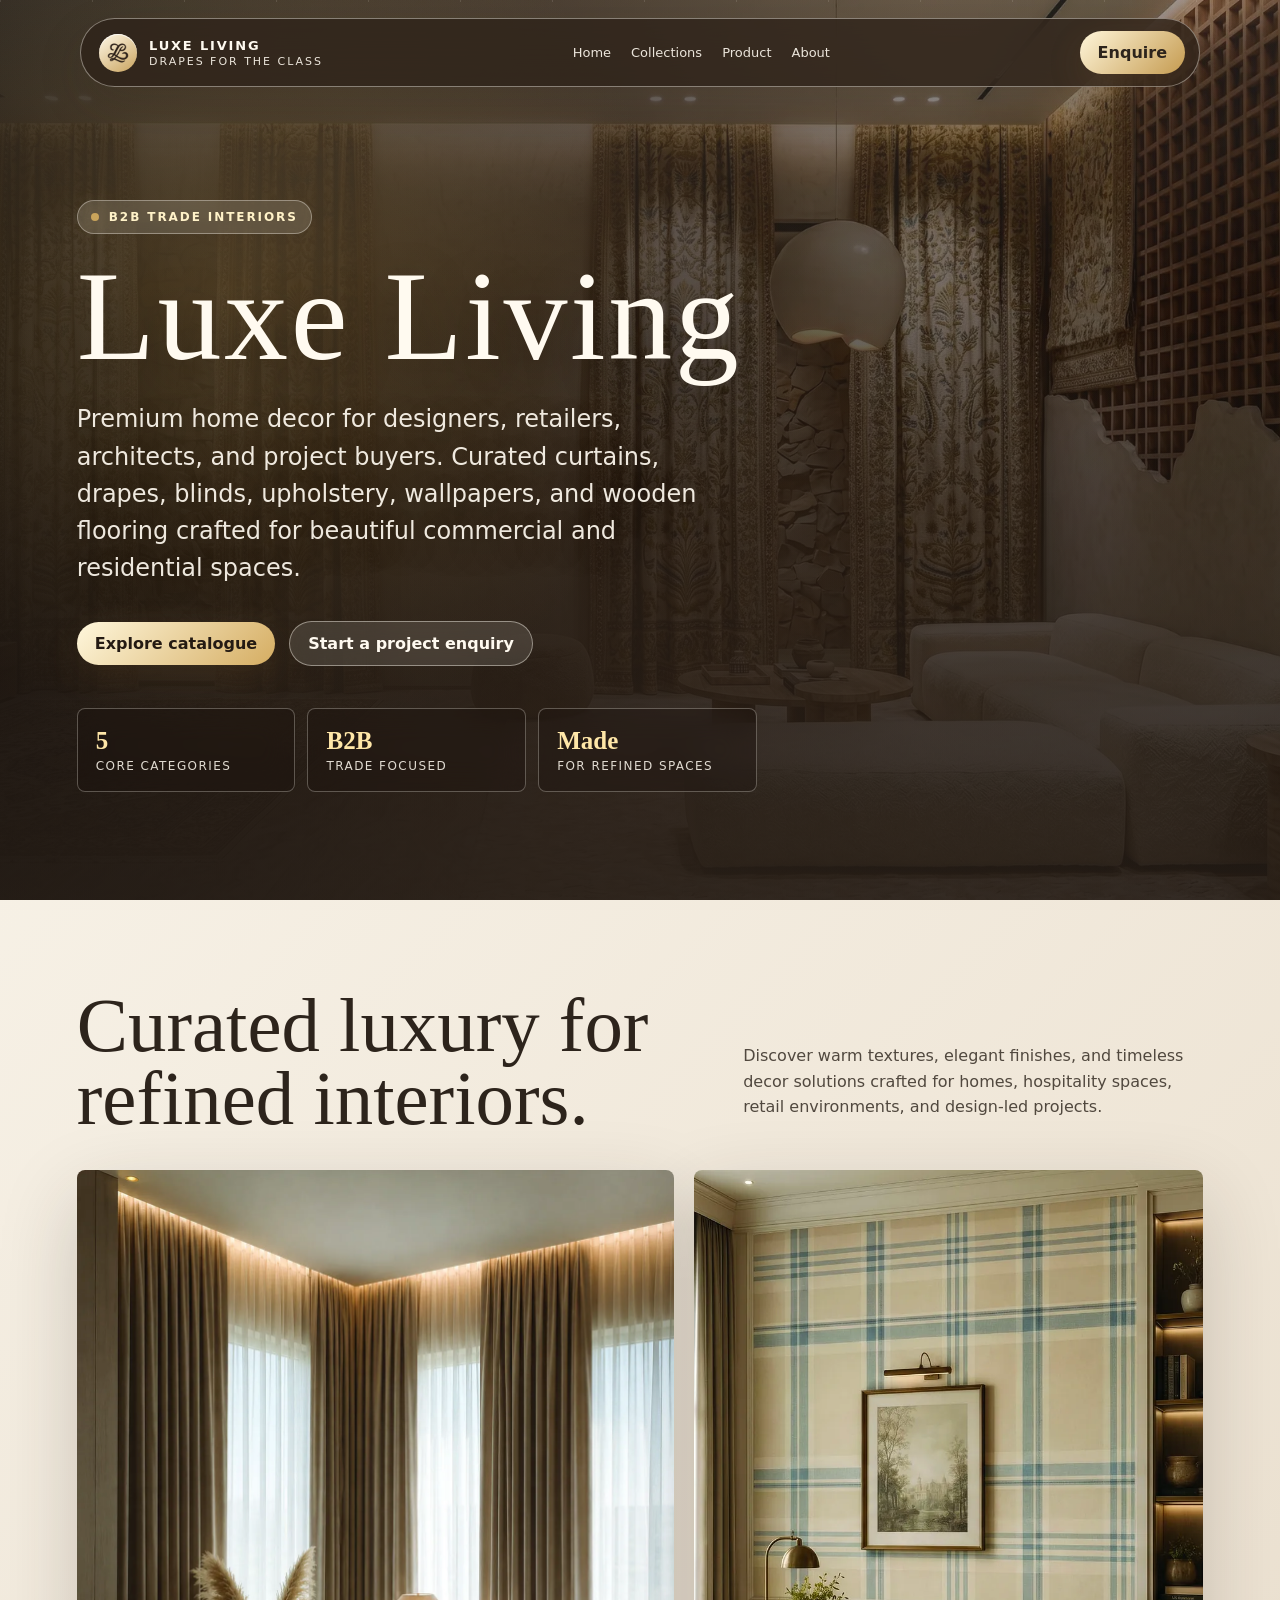
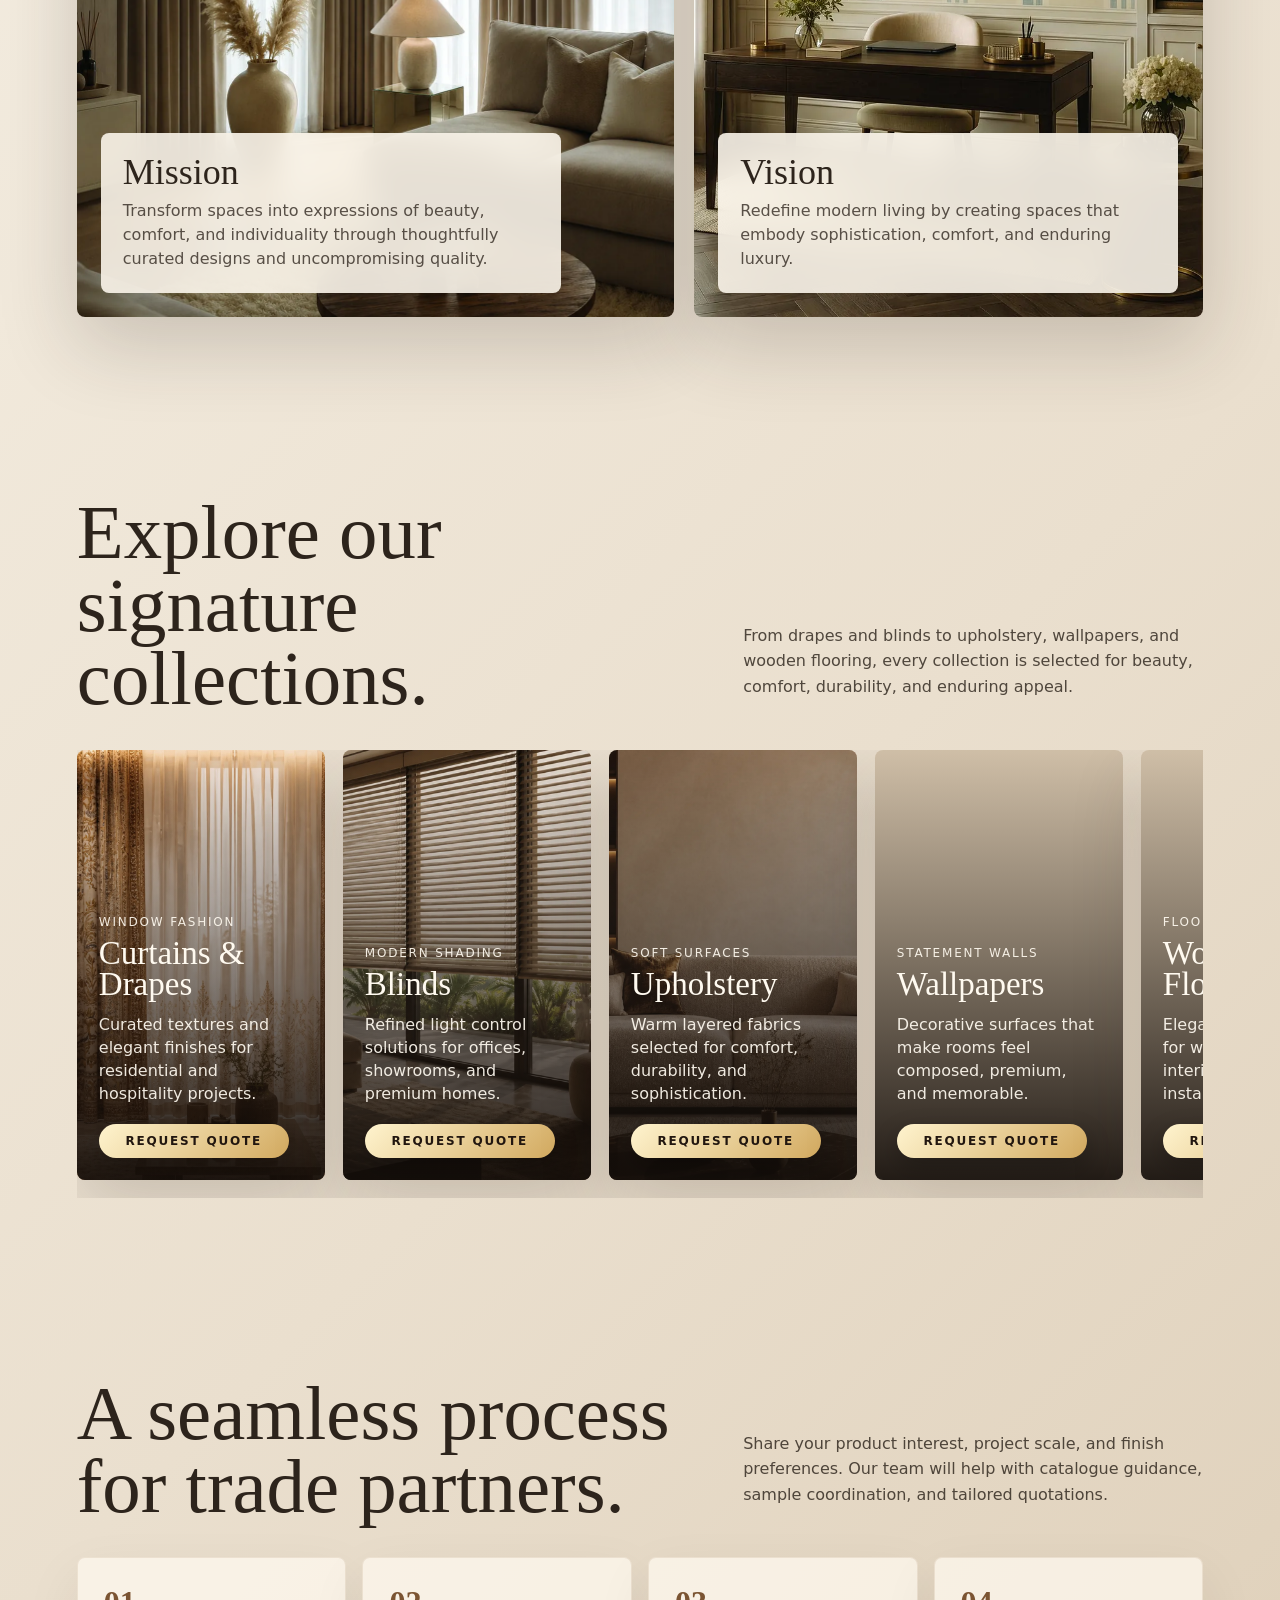
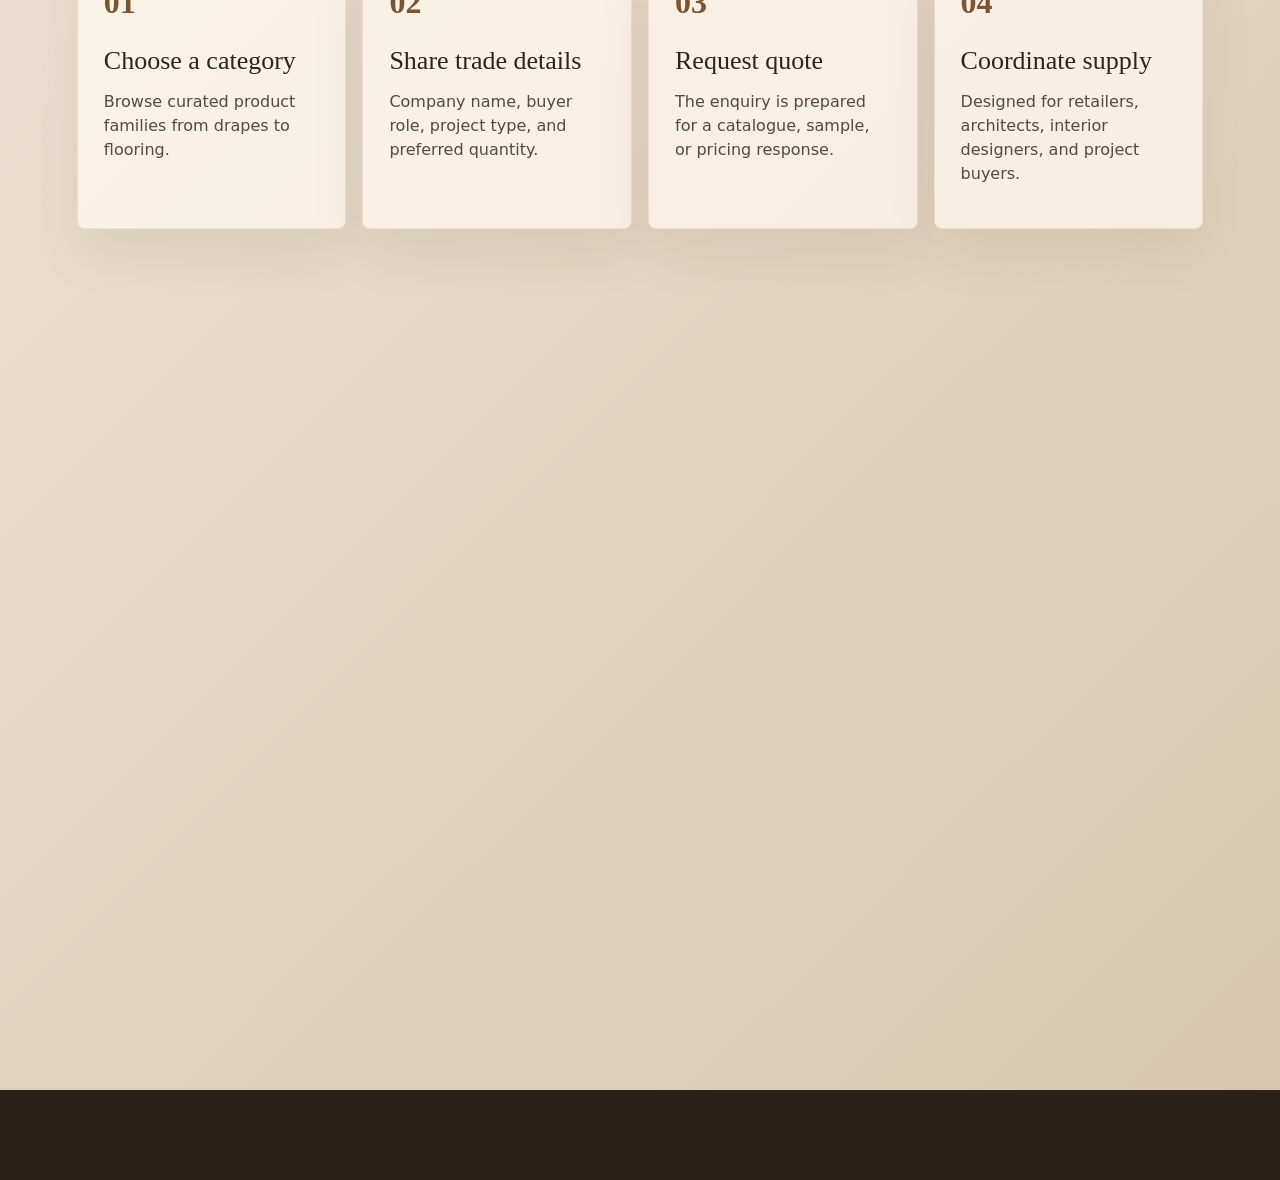
==== commit 870b57a3: "Removed white bg from logo" ====
--- a/index.html
+++ b/index.html
@@ -862,17 +862,13 @@
         width: clamp(120px, 22vw, 260px);
         aspect-ratio: 1;
         padding: clamp(18px, 3vw, 32px);
-        border-radius: 50%;
-        background: rgba(255, 250, 240, 0.78);
-        box-shadow:
-          0 30px 90px rgba(45, 36, 28, 0.3),
-          inset 0 0 0 1px rgba(201, 164, 91, 0.24);
       }
 
       .intro-logo img {
         width: 100%;
         height: 100%;
         object-fit: contain;
+        filter: drop-shadow(0 18px 28px rgba(45, 36, 28, 0.28));
       }
 
       .intro-title {
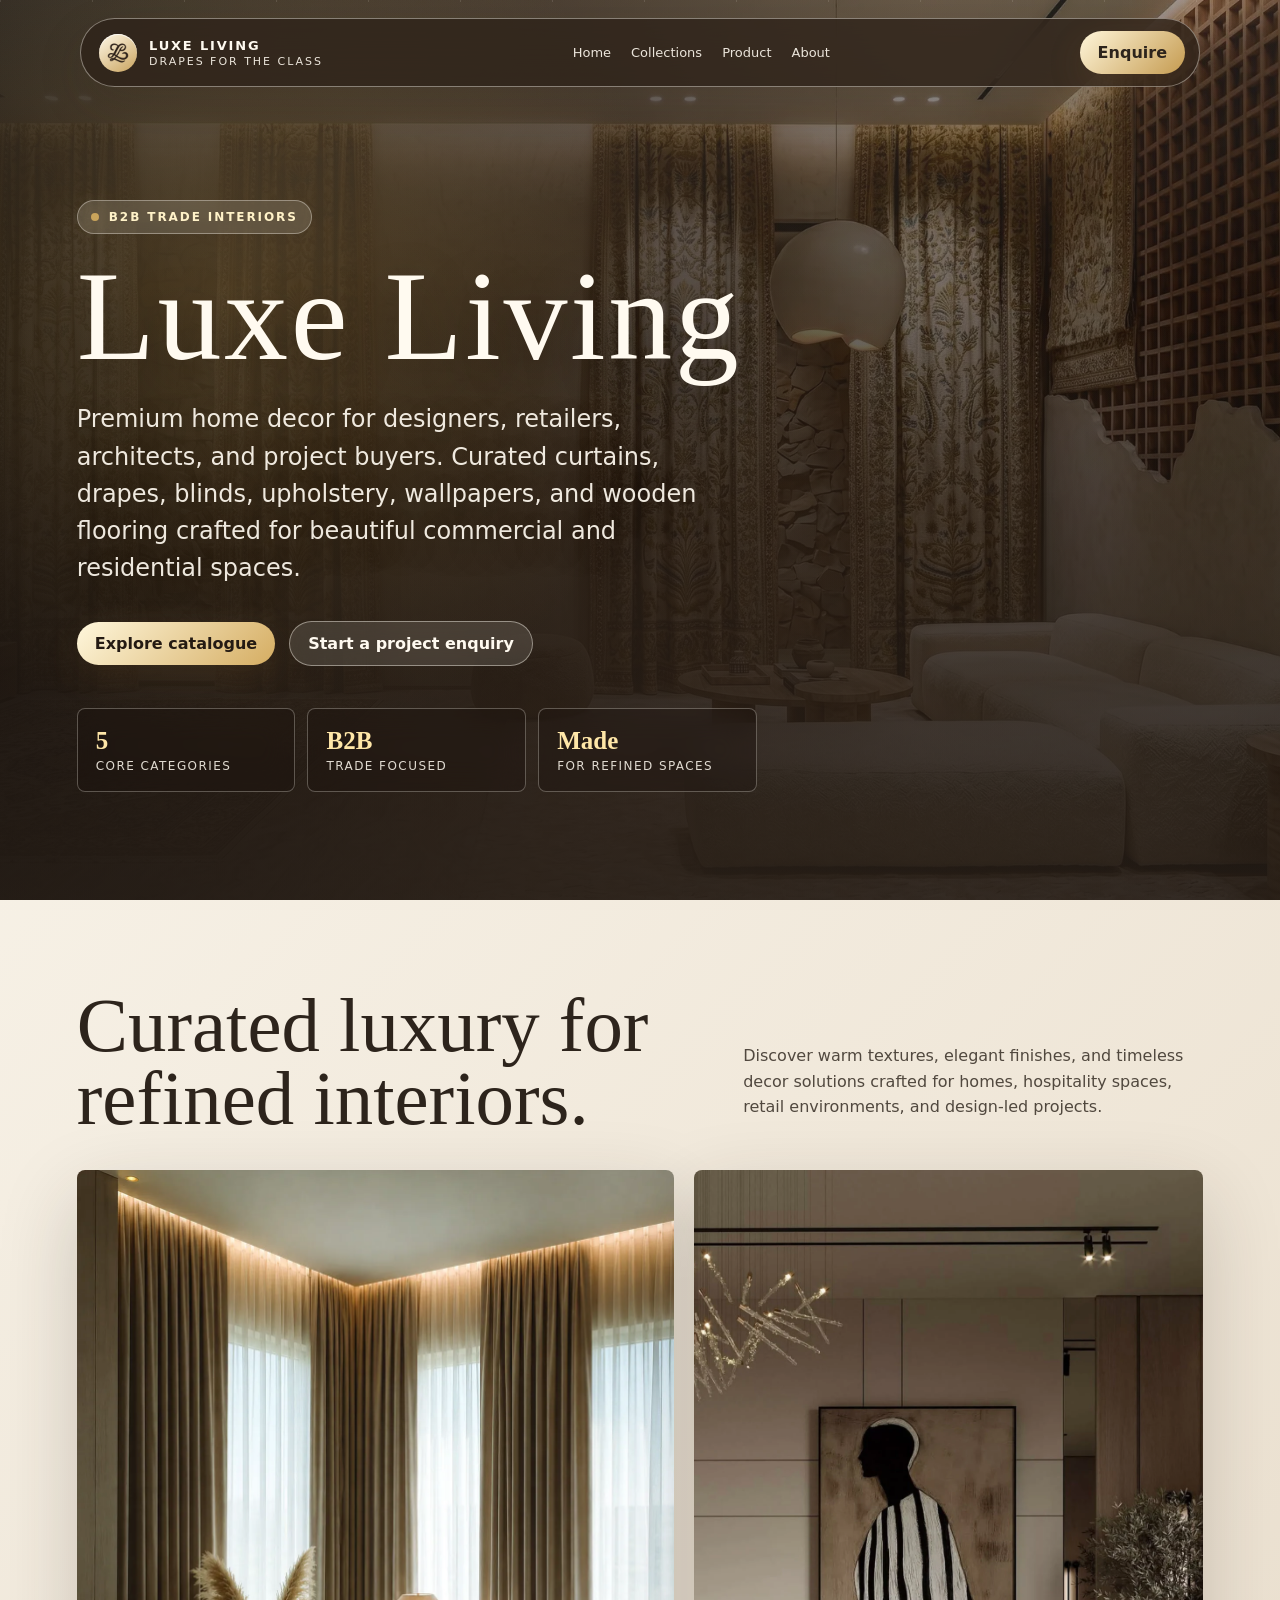
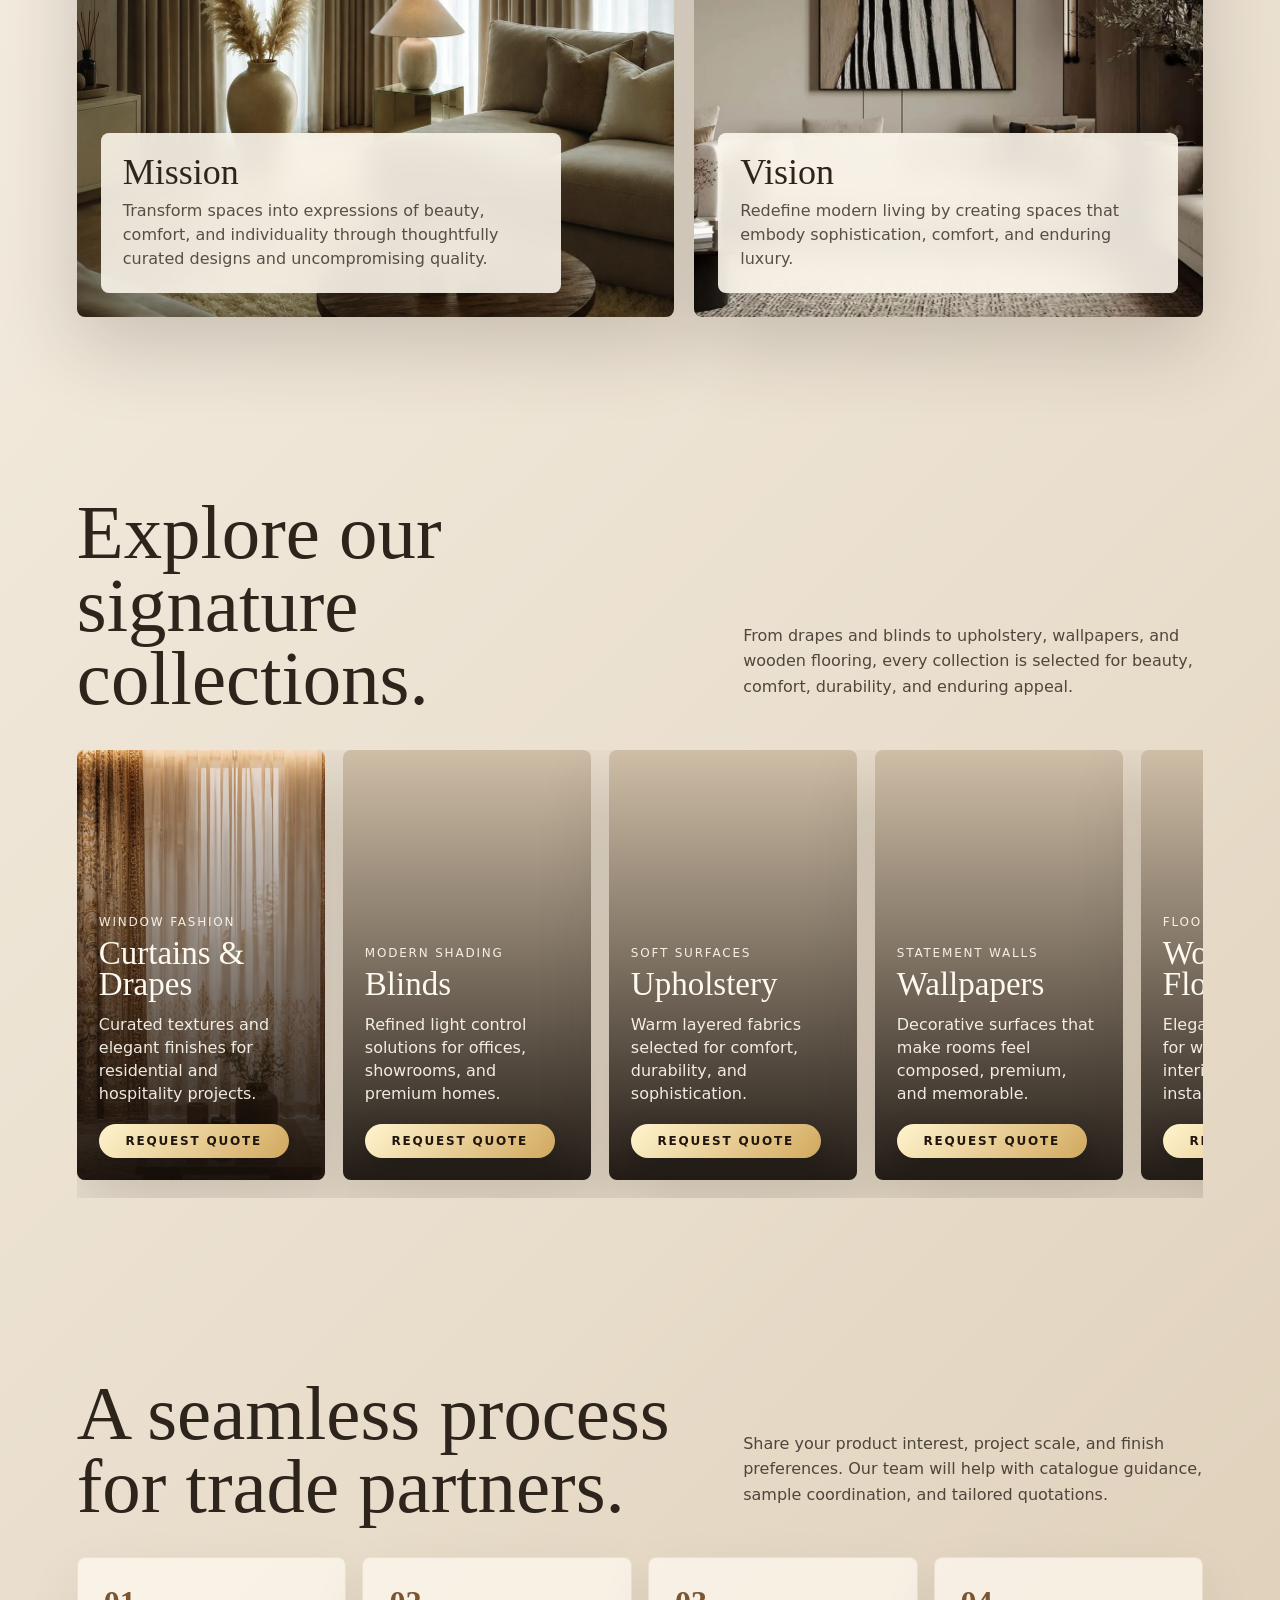
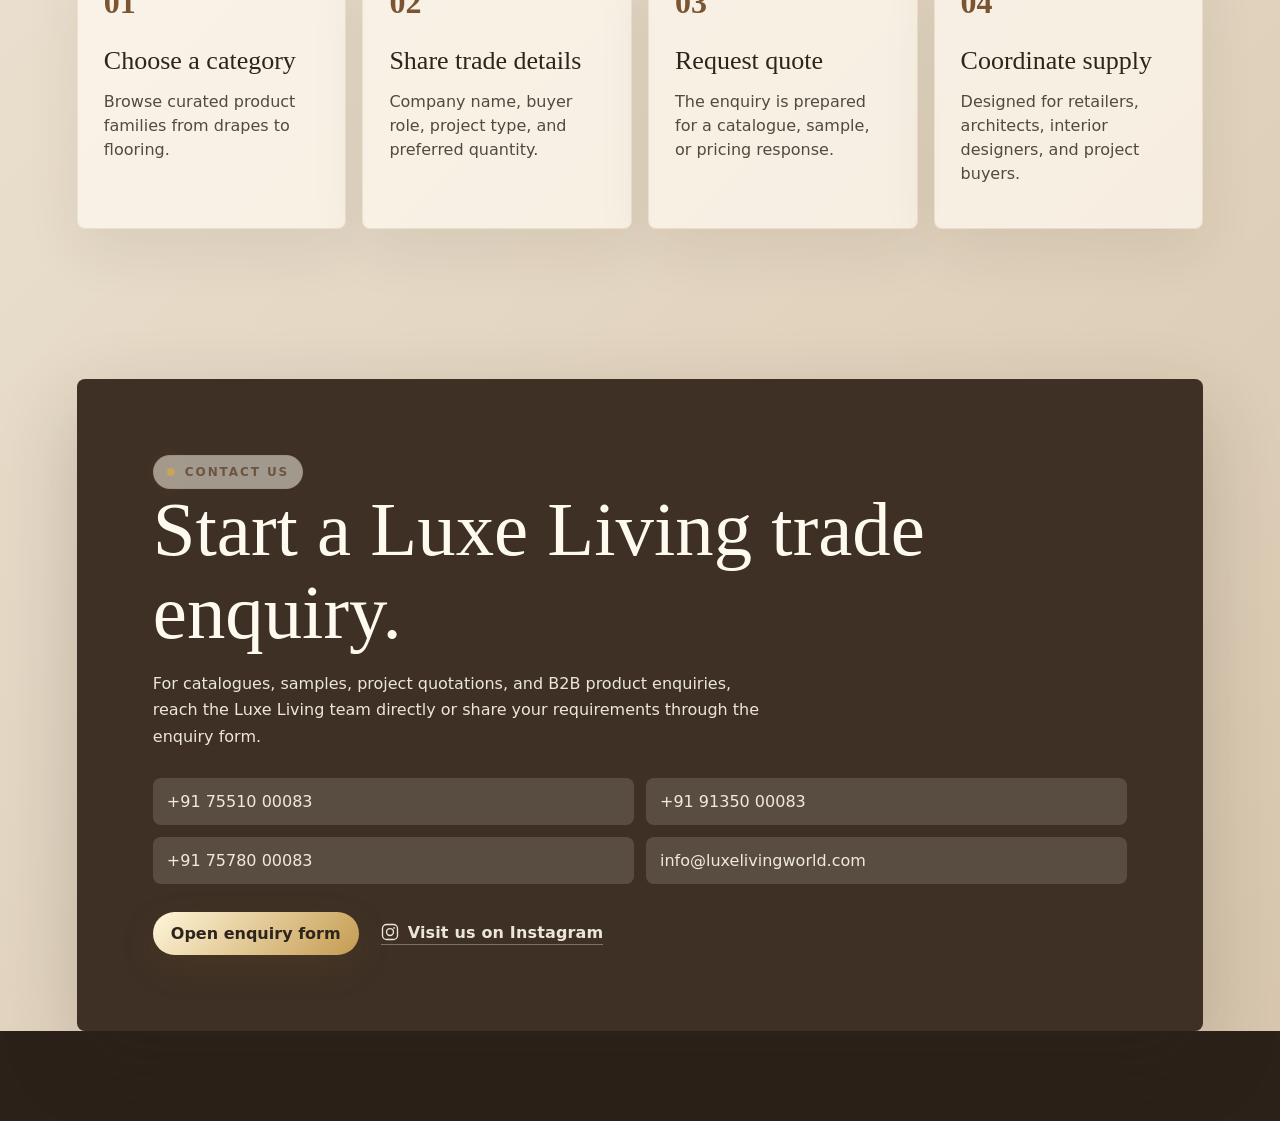
==== commit 6dd38c89: "Changed Collection Banner and Contact Details" ====
--- a/index.html
+++ b/index.html
@@ -711,6 +711,30 @@
         border-radius: 8px;
         background: rgba(255, 250, 240, 0.1);
         color: rgba(255, 250, 240, 0.92);
+      }
+
+      .contact-actions {
+        display: flex;
+        align-items: center;
+        flex-wrap: wrap;
+        gap: 22px;
+      }
+
+      .instagram-link {
+        display: inline-flex;
+        align-items: center;
+        gap: 9px;
+        color: rgba(255, 250, 240, 0.9);
+        font-weight: 700;
+        letter-spacing: 0.01em;
+        border-bottom: 1px solid rgba(255, 250, 240, 0.32);
+        padding-bottom: 2px;
+        transition: color 0.2s ease, border-color 0.2s ease;
+      }
+
+      .instagram-link:hover {
+        color: var(--gold);
+        border-color: var(--gold);
       }
 
       dialog {
@@ -1455,7 +1479,7 @@
               </div>
             </div>
             <div class="showroom-side">
-              <img src="assets/brochure/showroom-wallpaper.webp" alt="Elegant study with plaid wallpaper, curtains, and warm wooden flooring" loading="lazy" decoding="async" />
+              <img src="assets/brochure/showroom-vision.webp" alt="Sophisticated taupe living room with sculptural pendant lighting and statement wall art" loading="lazy" decoding="async" />
               <div class="showroom-label">
                 <h3>Vision</h3>
                 <p>
@@ -1565,13 +1589,22 @@
               Luxe Living team directly or share your requirements through the enquiry form.
             </p>
             <div class="contact-grid">
-              <a href="tel:+917404600307">+91 74046 00307</a>
               <a href="tel:+917551000083">+91 75510 00083</a>
-              <a href="tel:+917838988661">+91 78389 88661</a>
-              <a href="mailto:luxeliving0707@gmail.com">luxeliving0707@gmail.com</a>
-              <a class="wide" href="https://www.luxeliving.in">www.luxeliving.in</a>
+              <a href="tel:+919135000083">+91 91350 00083</a>
+              <a href="tel:+917578000083">+91 75780 00083</a>
+              <a href="mailto:info@luxelivingworld.com">info@luxelivingworld.com</a>
             </div>
-            <button class="pill-button" data-enquire="General trade enquiry">Open enquiry form</button>
+            <div class="contact-actions">
+              <button class="pill-button" data-enquire="General trade enquiry">Open enquiry form</button>
+              <a class="instagram-link" href="https://www.instagram.com/luxeliving.world?igsi=MTJuZHVsZTFncmt4dA==" target="_blank" rel="noopener">
+                <svg viewBox="0 0 24 24" width="18" height="18" fill="none" stroke="currentColor" stroke-width="1.8" aria-hidden="true">
+                  <rect x="2" y="2" width="20" height="20" rx="5.5" />
+                  <circle cx="12" cy="12" r="4.6" />
+                  <circle cx="17.4" cy="6.6" r="1.15" fill="currentColor" stroke="none" />
+                </svg>
+                Visit us on Instagram
+              </a>
+            </div>
           </div>
         </section>
       </main>
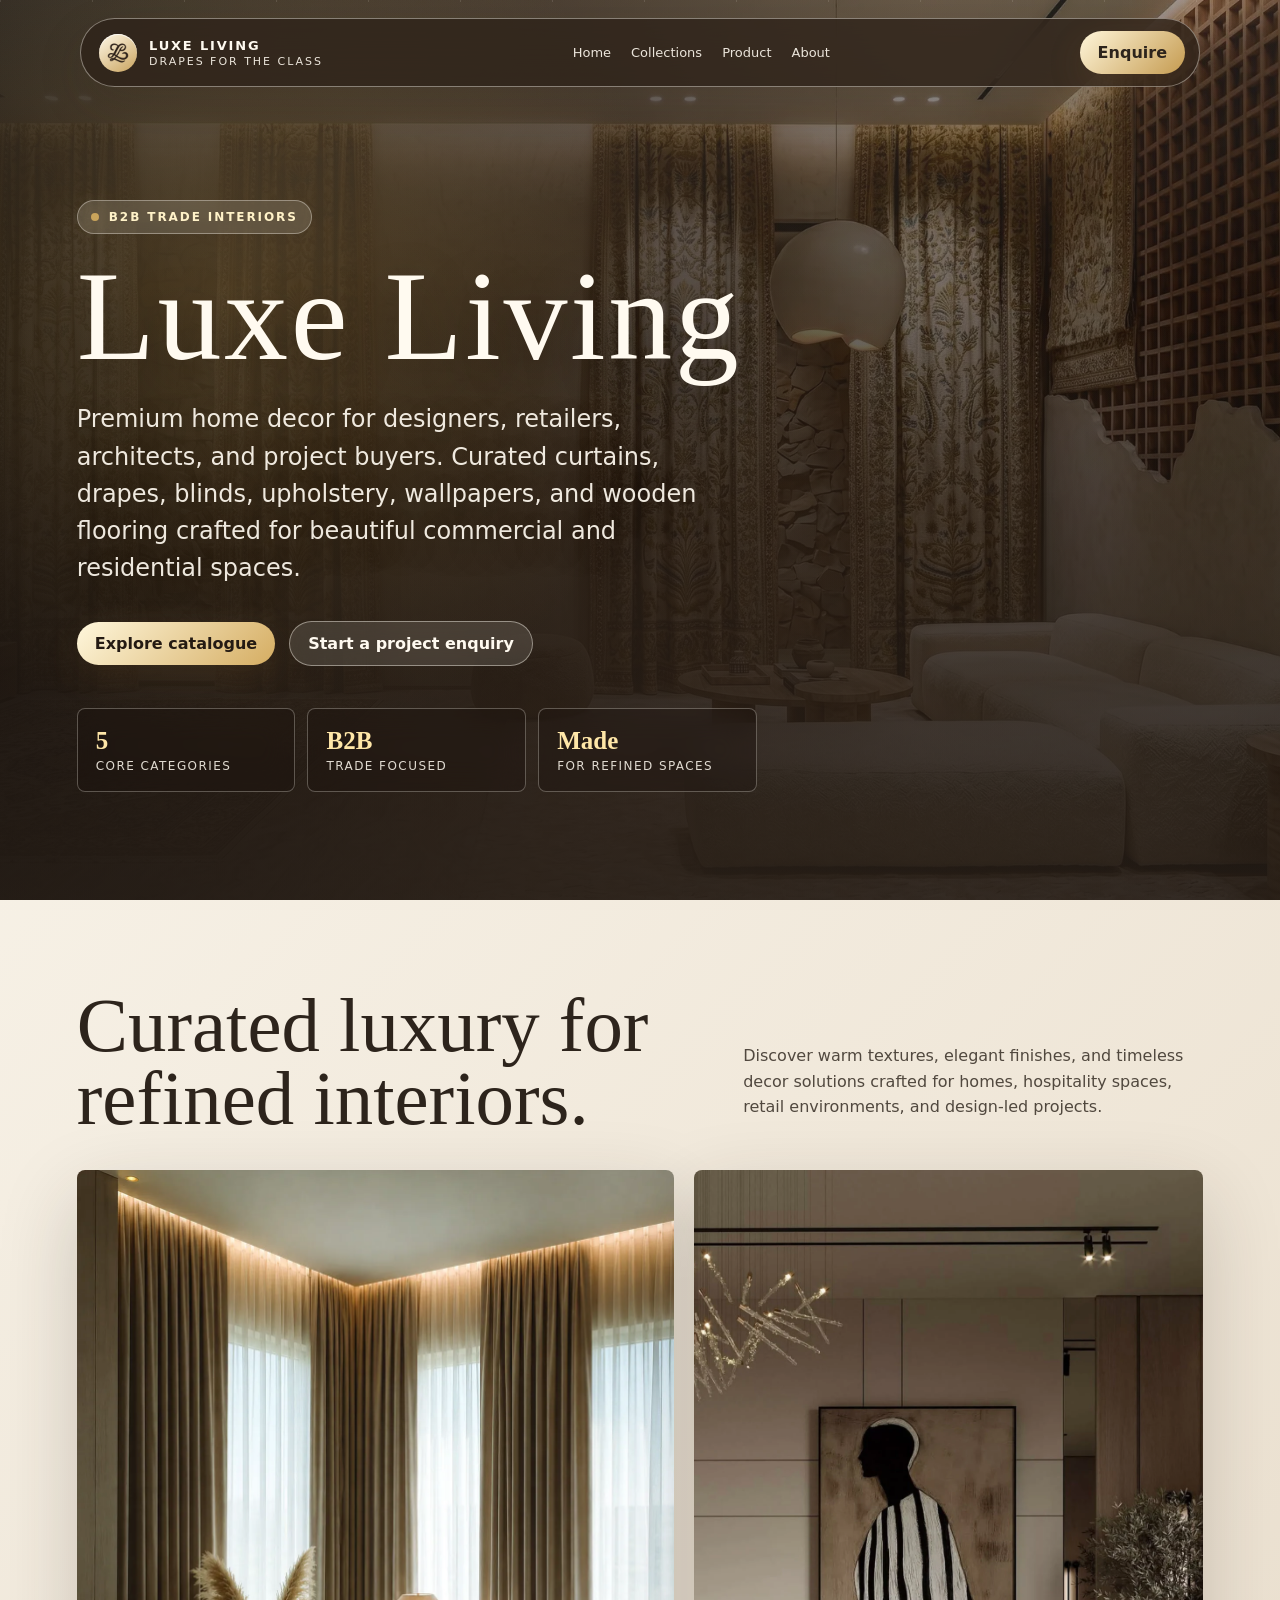
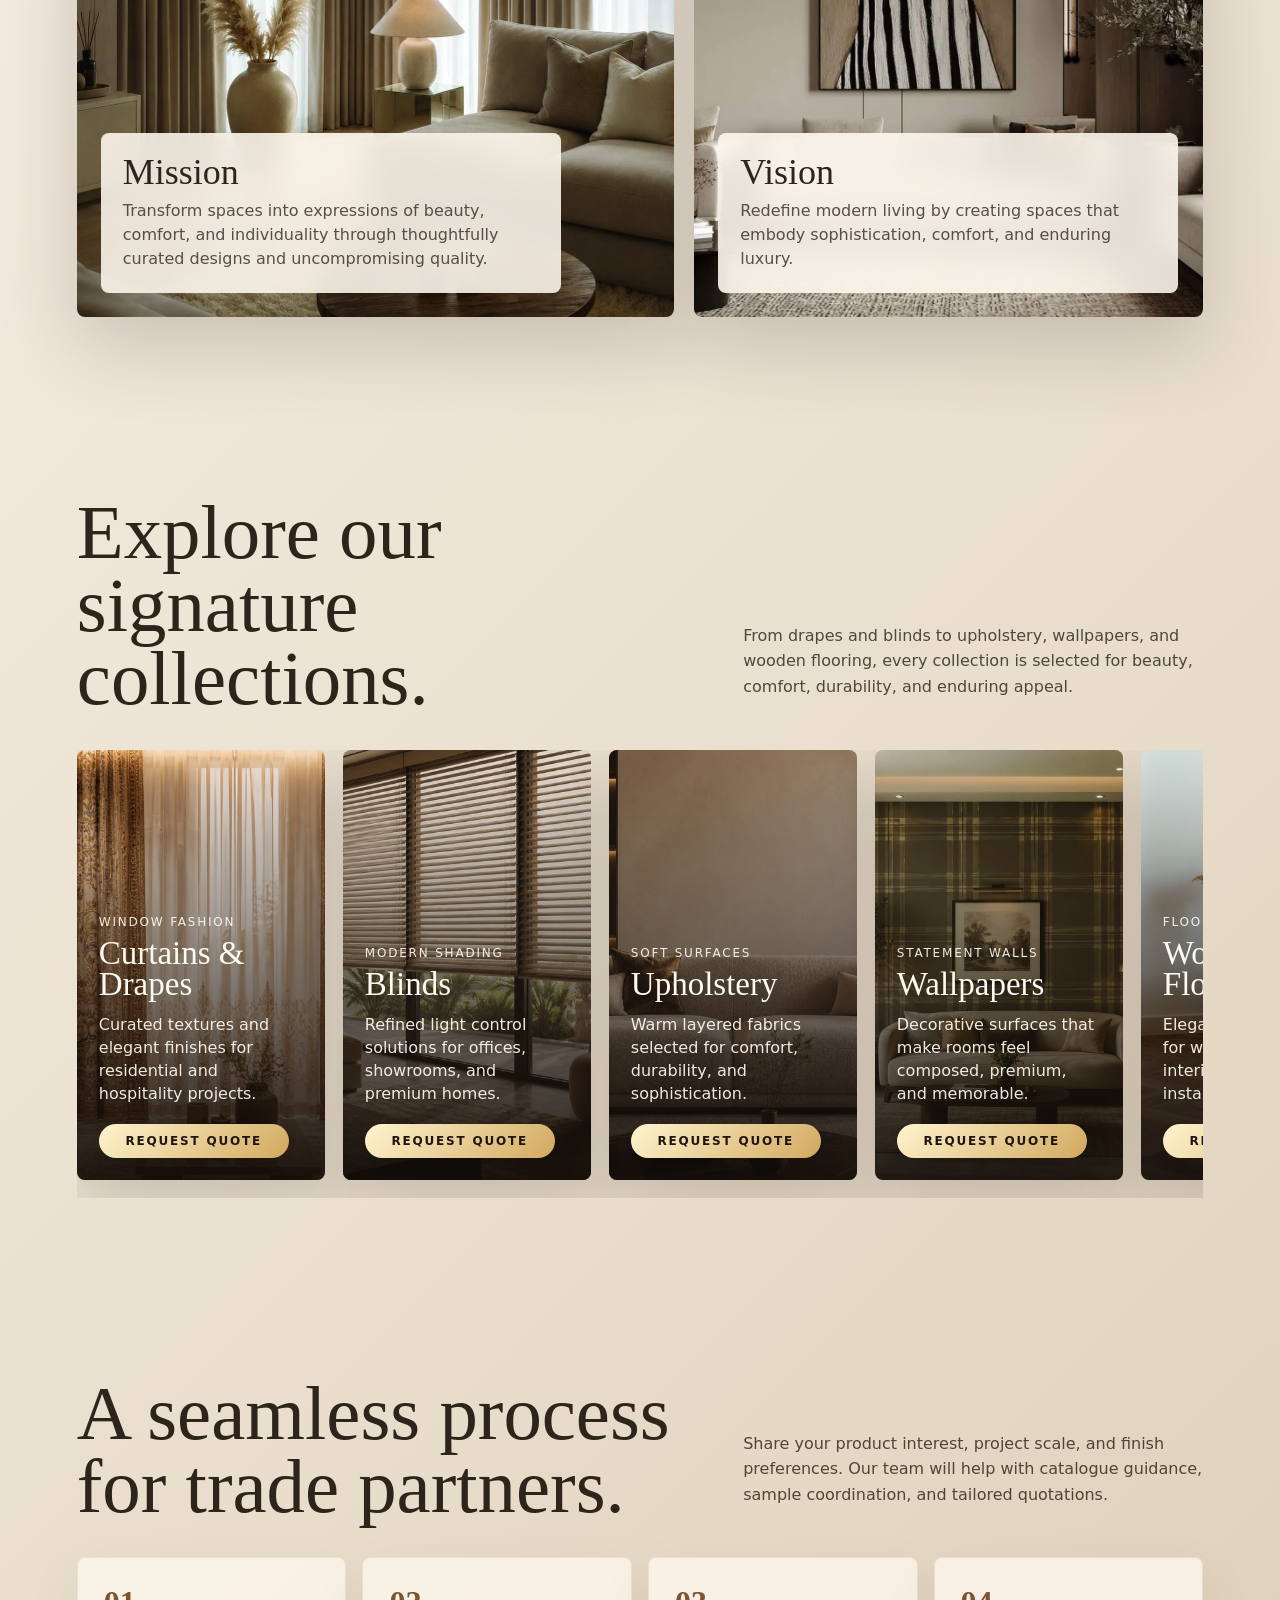
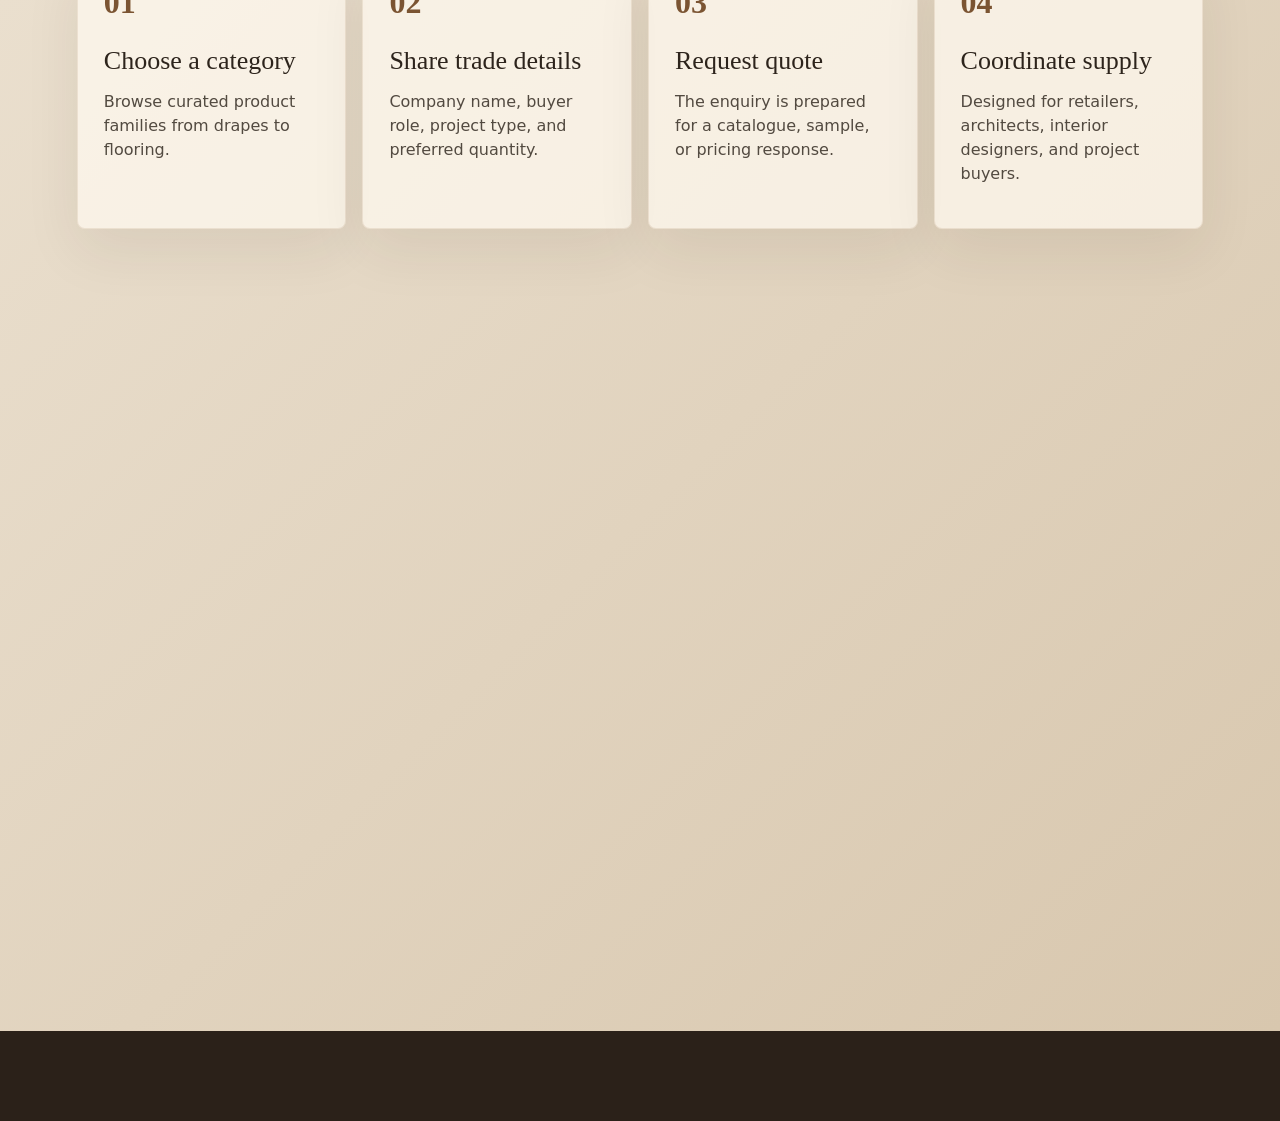
==== commit 932470d1: "Update remaining mailto references to the current contact email product.html footer and index.html's" ====
--- a/index.html
+++ b/index.html
@@ -1799,7 +1799,7 @@
           "",
           data.notes || "No additional notes.",
         ].join("\\n");
-        const mailto = `mailto:luxeliving0707@gmail.com?subject=${encodeURIComponent("Luxe Living B2B enquiry - " + data.product)}&body=${encodeURIComponent(body)}`;
+        const mailto = `mailto:info@luxelivingworld.com?subject=${encodeURIComponent("Luxe Living B2B enquiry - " + data.product)}&body=${encodeURIComponent(body)}`;
         window.location.href = mailto;
       });
     </script>
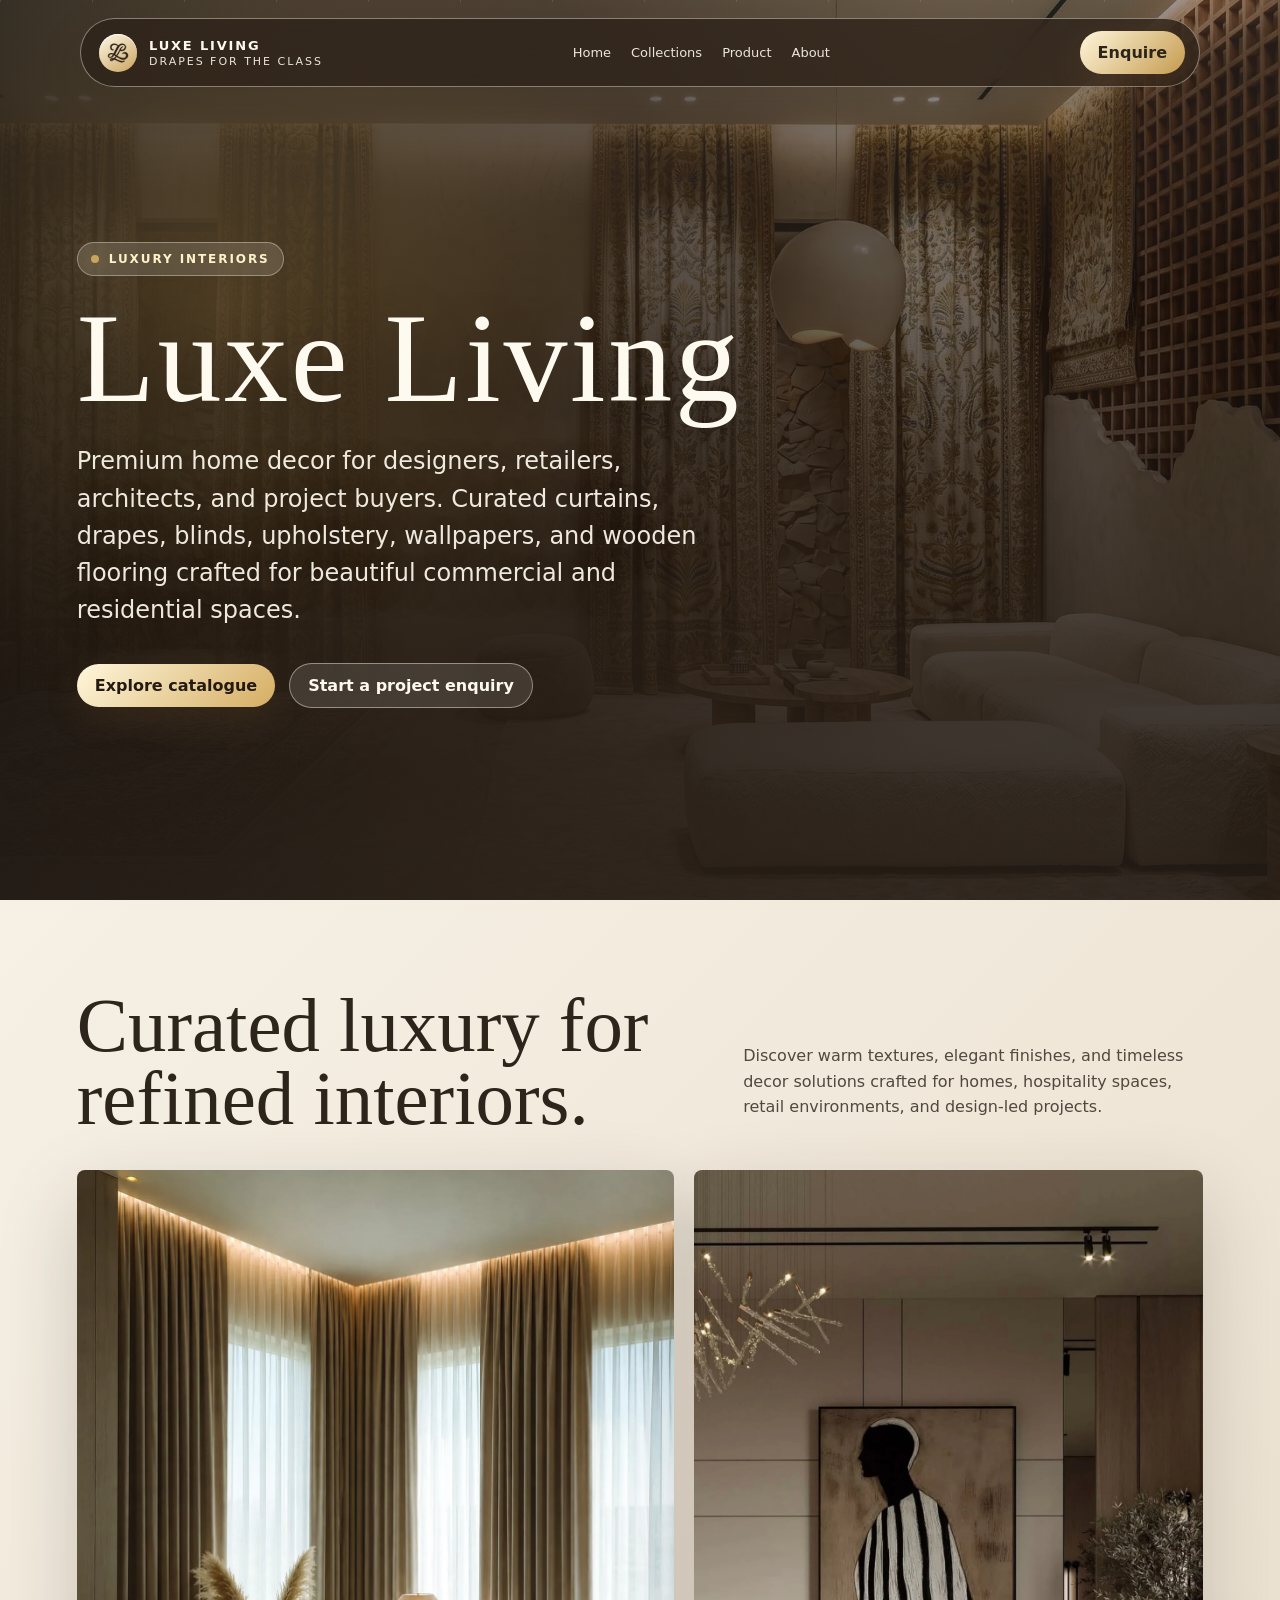
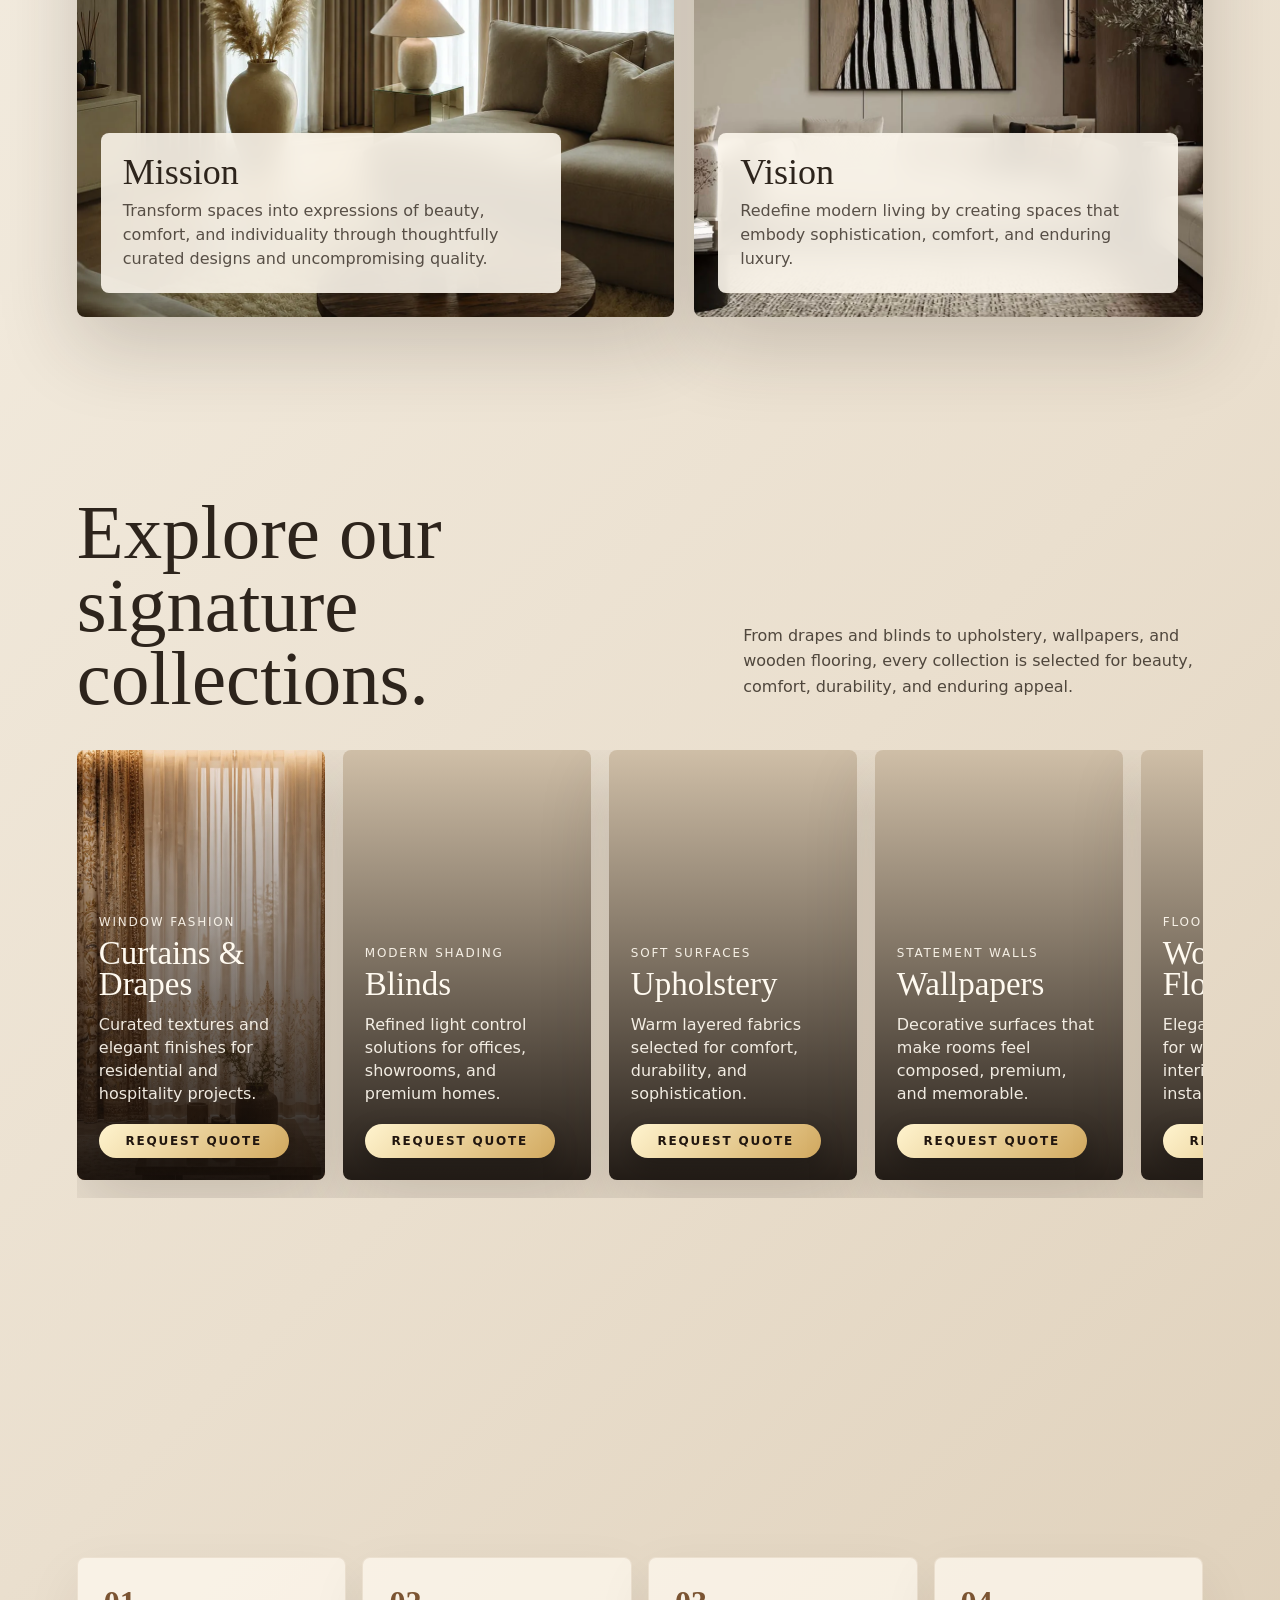
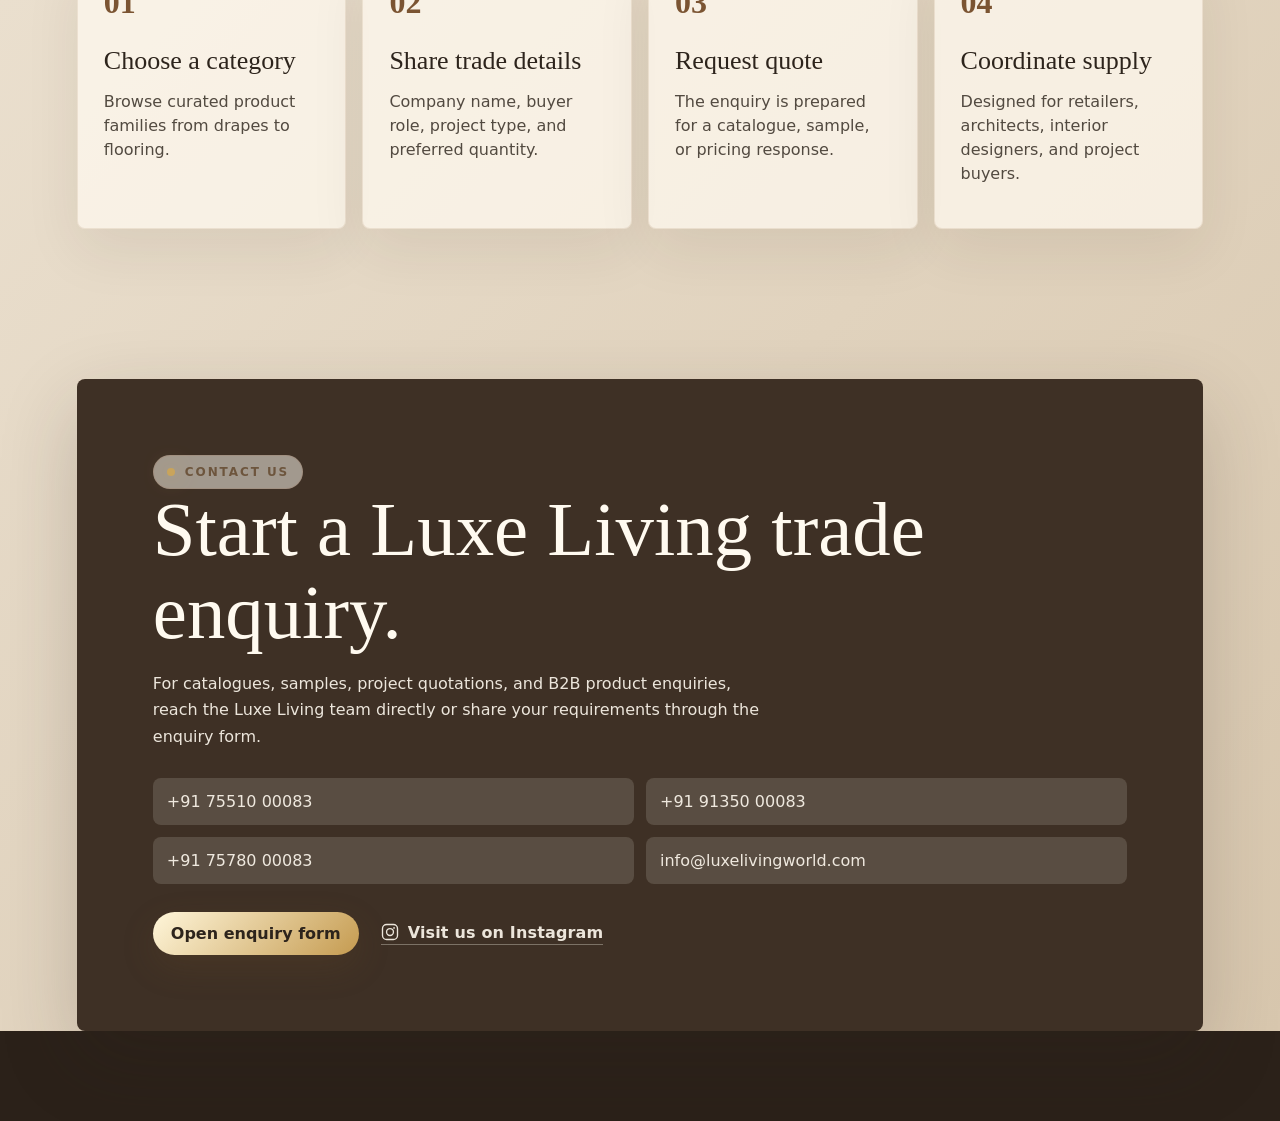
==== commit cd03ba5a: "Update homepage and remove obsolete scripts" ====
--- a/index.html
+++ b/index.html
@@ -3,7 +3,7 @@
   <head>
     <meta charset="UTF-8" />
     <meta name="viewport" content="width=device-width, initial-scale=1.0" />
-    <title>Luxe Living | B2B Trade Showroom</title>
+    <title>Luxe Living | Trade Showroom</title>
     <style>
       :root {
         --cream: #f6f1e7;
@@ -1439,7 +1439,7 @@
       <main id="top">
         <section class="hero">
           <div class="hero-copy reveal">
-            <span class="eyebrow">B2B Trade Interiors</span>
+            <span class="eyebrow">Luxury Interiors</span>
             <h1>Luxe Living</h1>
             <p>
               Premium home decor for designers, retailers, architects, and project buyers.
@@ -1451,9 +1451,9 @@
               <a class="ghost-button" href="enquire.html">Start a project enquiry</a>
             </div>
             <div class="trade-strip" aria-label="Trade highlights">
-              <div class="metric"><strong>5</strong><span>Core categories</span></div>
-              <div class="metric"><strong>B2B</strong><span>Trade focused</span></div>
-              <div class="metric"><strong>Made</strong><span>For refined spaces</span></div>
+              <!-- <div class="metric"><strong>5</strong><span>Core categories</span></div> -->
+              <!-- <div class="metric"><strong></strong><span>DESIGN EXCELLENCE</span></div> -->
+              <!-- <div class="metric"><strong>Crafted for</strong><span>SIGNATURE SPACES</span></div> -->
             </div>
           </div>
 
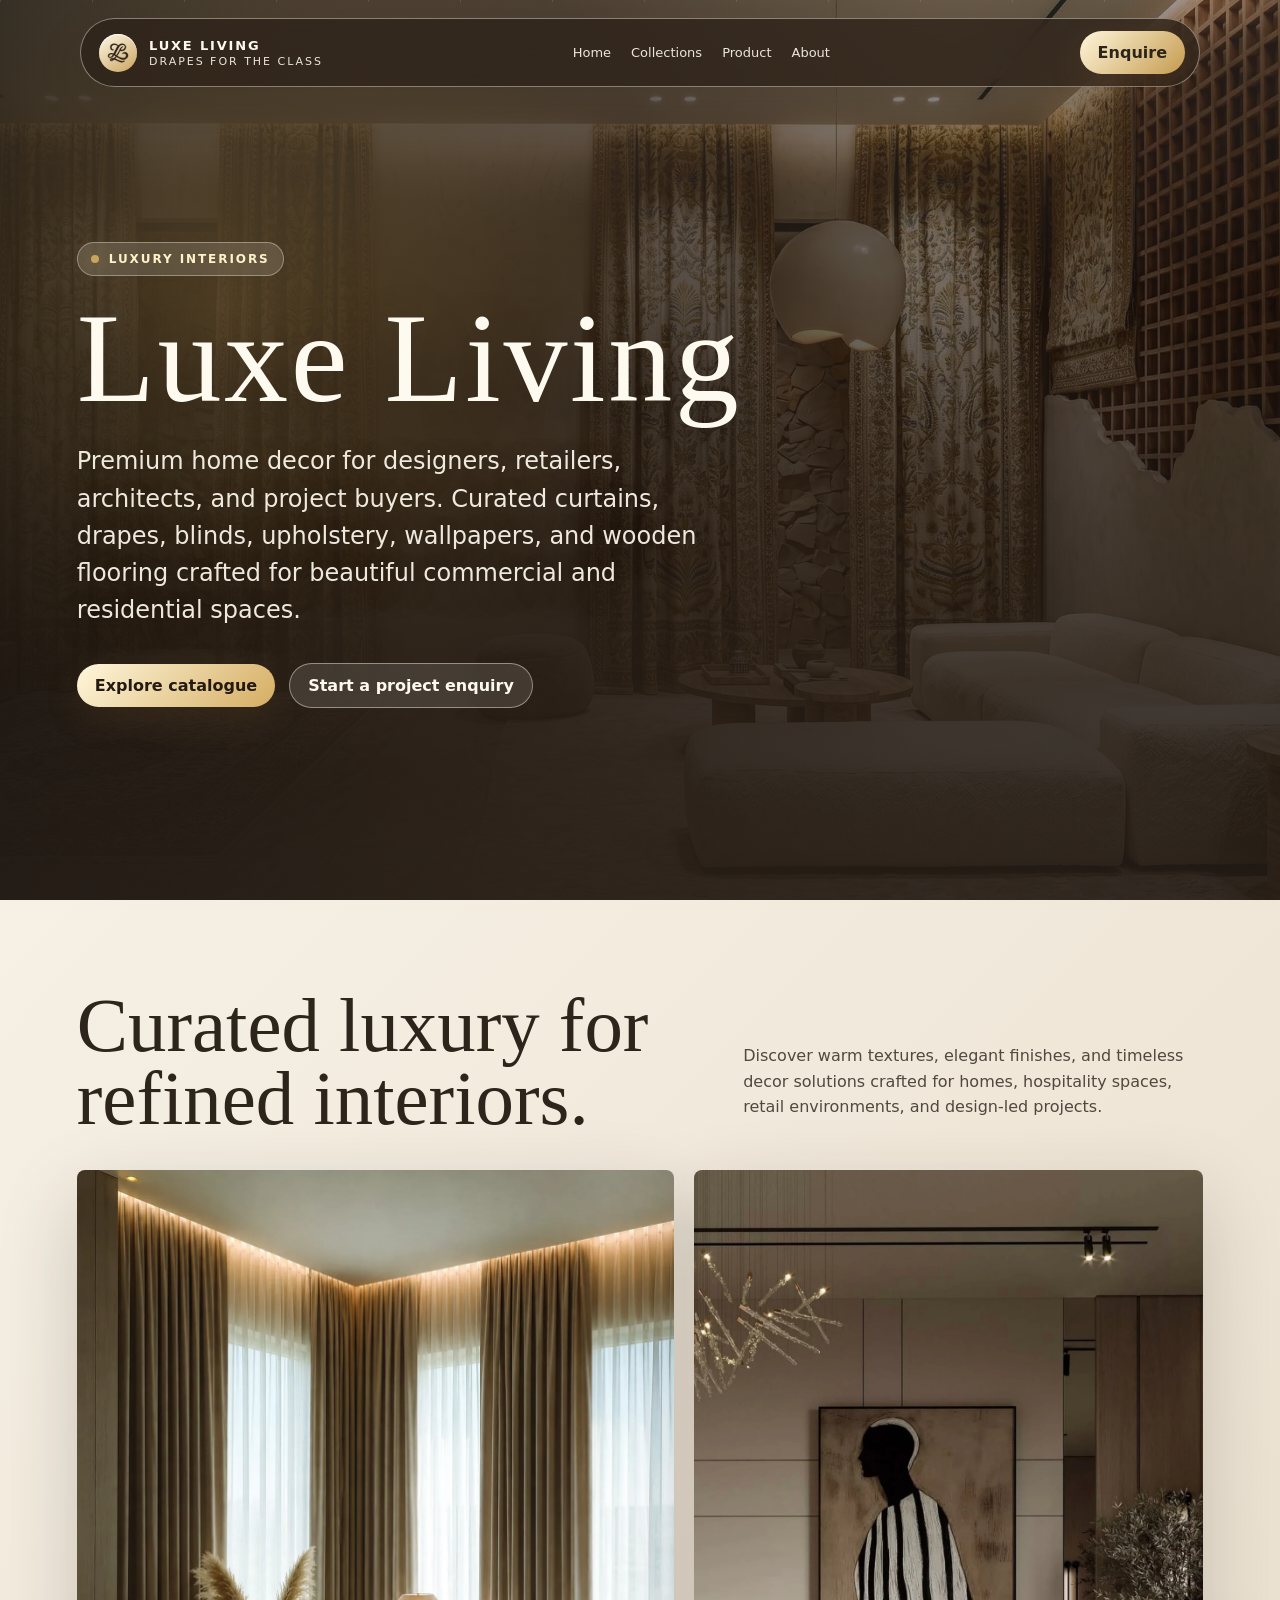
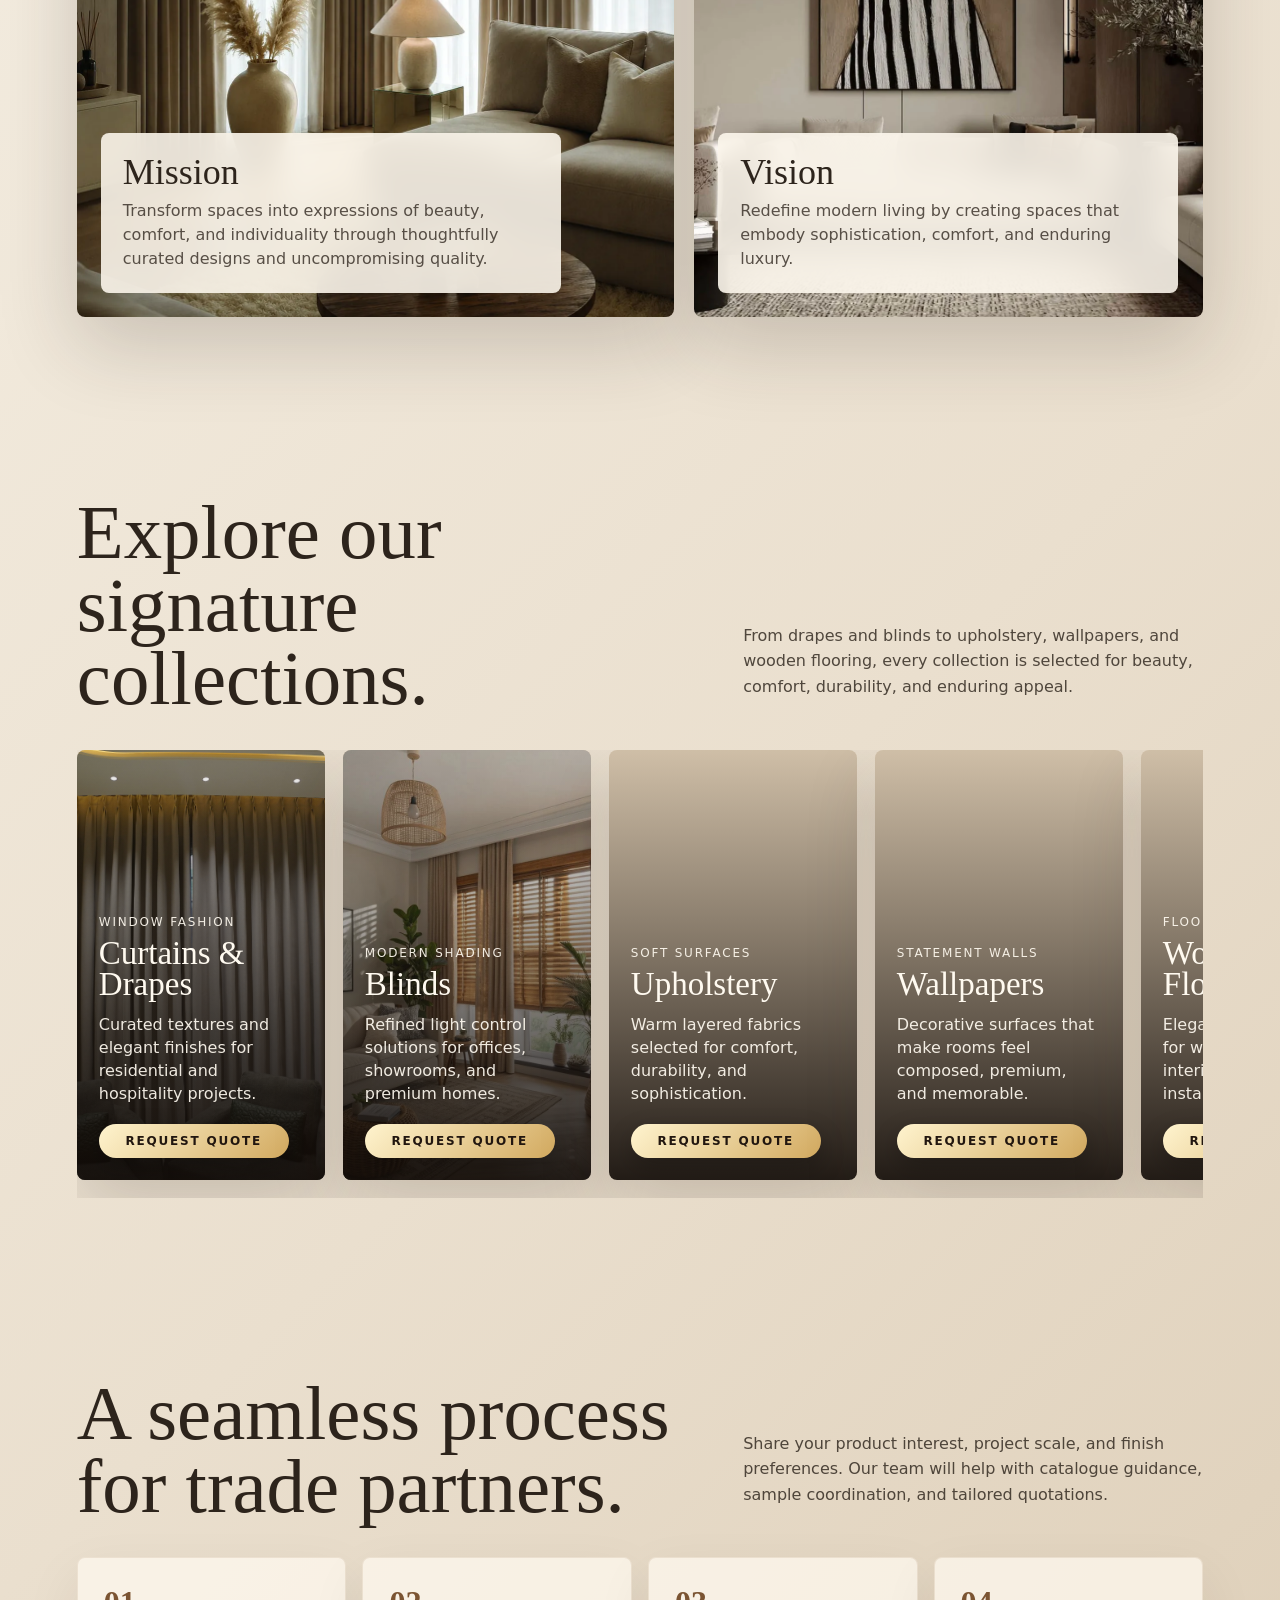
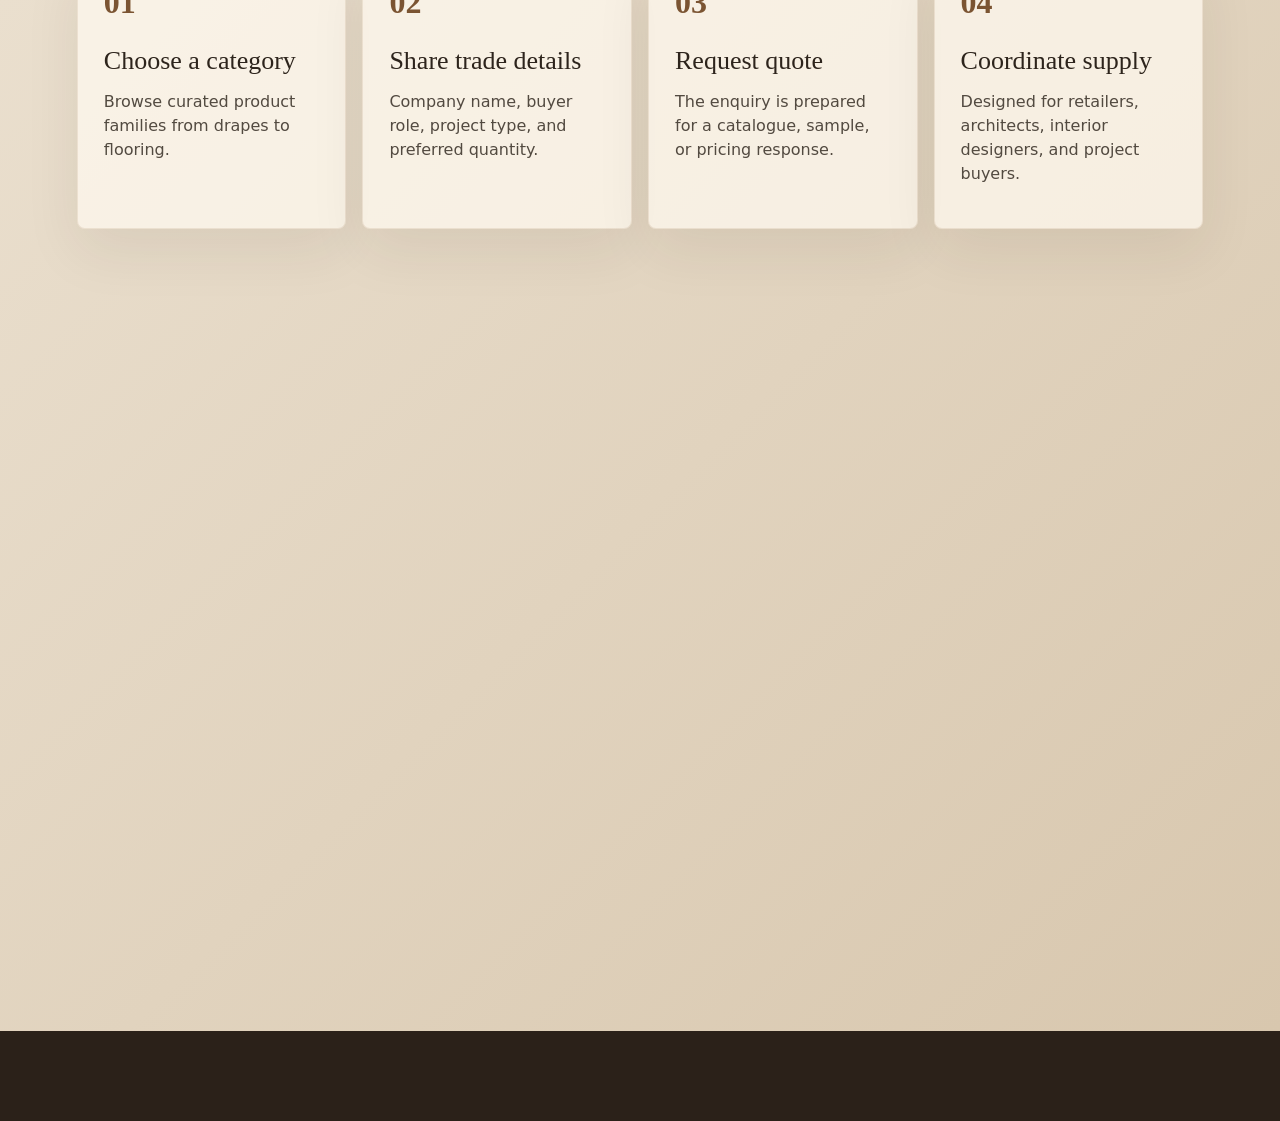
==== commit 09d98bab: "Update product imagery and selector layout" ====
--- a/index.html
+++ b/index.html
@@ -1451,9 +1451,9 @@
               <a class="ghost-button" href="enquire.html">Start a project enquiry</a>
             </div>
             <div class="trade-strip" aria-label="Trade highlights">
-              <!-- <div class="metric"><strong>5</strong><span>Core categories</span></div> -->
-              <!-- <div class="metric"><strong></strong><span>DESIGN EXCELLENCE</span></div> -->
-              <!-- <div class="metric"><strong>Crafted for</strong><span>SIGNATURE SPACES</span></div> -->
+              <!-- <div class="metric"><strong>5</strong><span>Core categories</span></div>
+              <div class="metric"><strong></strong><span>DESIGN EXCELLENCE</span></div>
+              <div class="metric"><strong>Crafted for</strong><span>SIGNATURE SPACES</span></div> -->
             </div>
           </div>
 
@@ -1501,7 +1501,7 @@
           </div>
           <div class="catalogue reveal" aria-label="Product catalogue">
             <button class="product-card" data-enquire="Curtains and drapes">
-              <img src="assets/brochure/curtains-luxe-card.webp" alt="Ornate layered curtains in a warm luxury living room" loading="lazy" decoding="async" />
+              <img src="assets/Curtains DSC01140.JPG" alt="Full-length curtains in a softly lit luxury living room" loading="lazy" decoding="async" />
               <span class="product-info">
                 <span>Window fashion</span>
                 <h3>Curtains & Drapes</h3>
@@ -1510,7 +1510,7 @@
               </span>
             </button>
             <button class="product-card" data-enquire="Blinds">
-              <img src="assets/brochure/venetian-blinds-card.webp" alt="Champagne Venetian blinds in a refined living room" loading="lazy" decoding="async" />
+              <img src="assets/mein-zimmer-pin.webp" alt="Mein Zimmer interior for the blinds collection" loading="lazy" decoding="async" />
               <span class="product-info">
                 <span>Modern shading</span>
                 <h3>Blinds</h3>
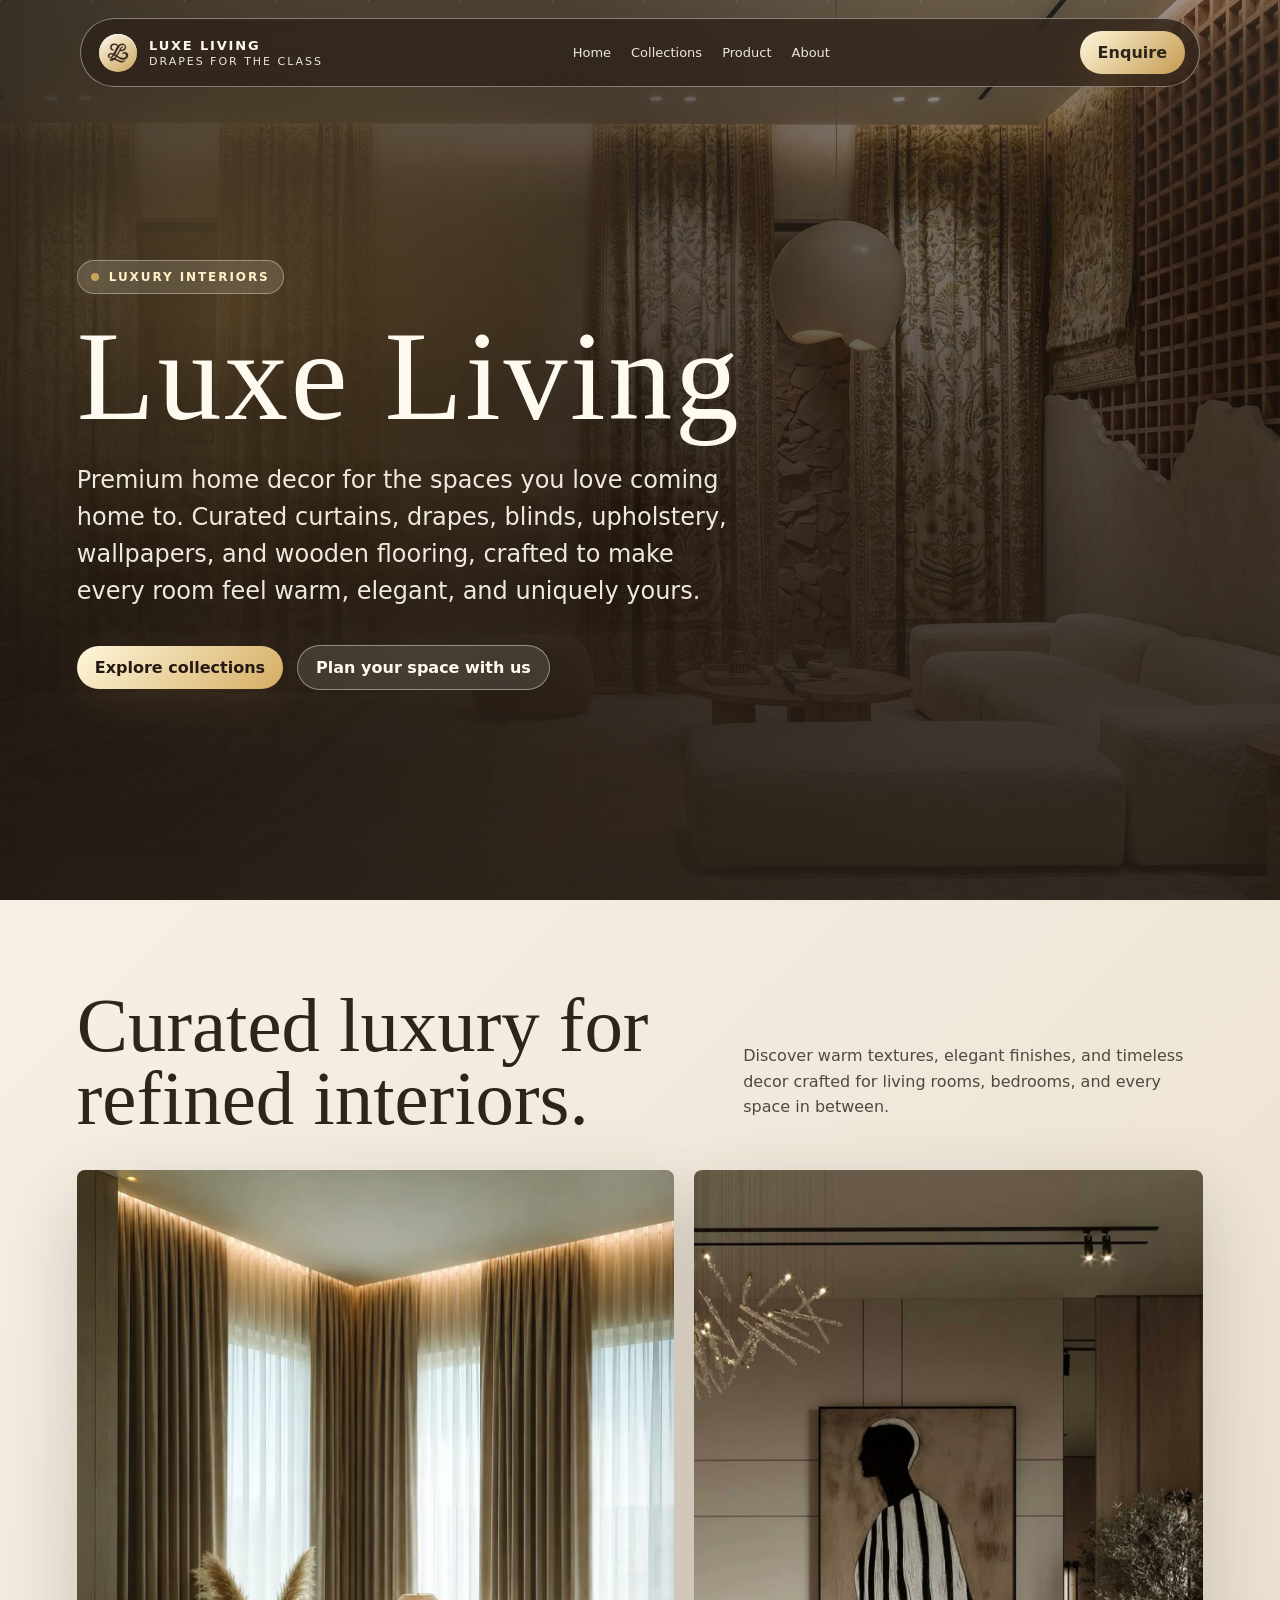
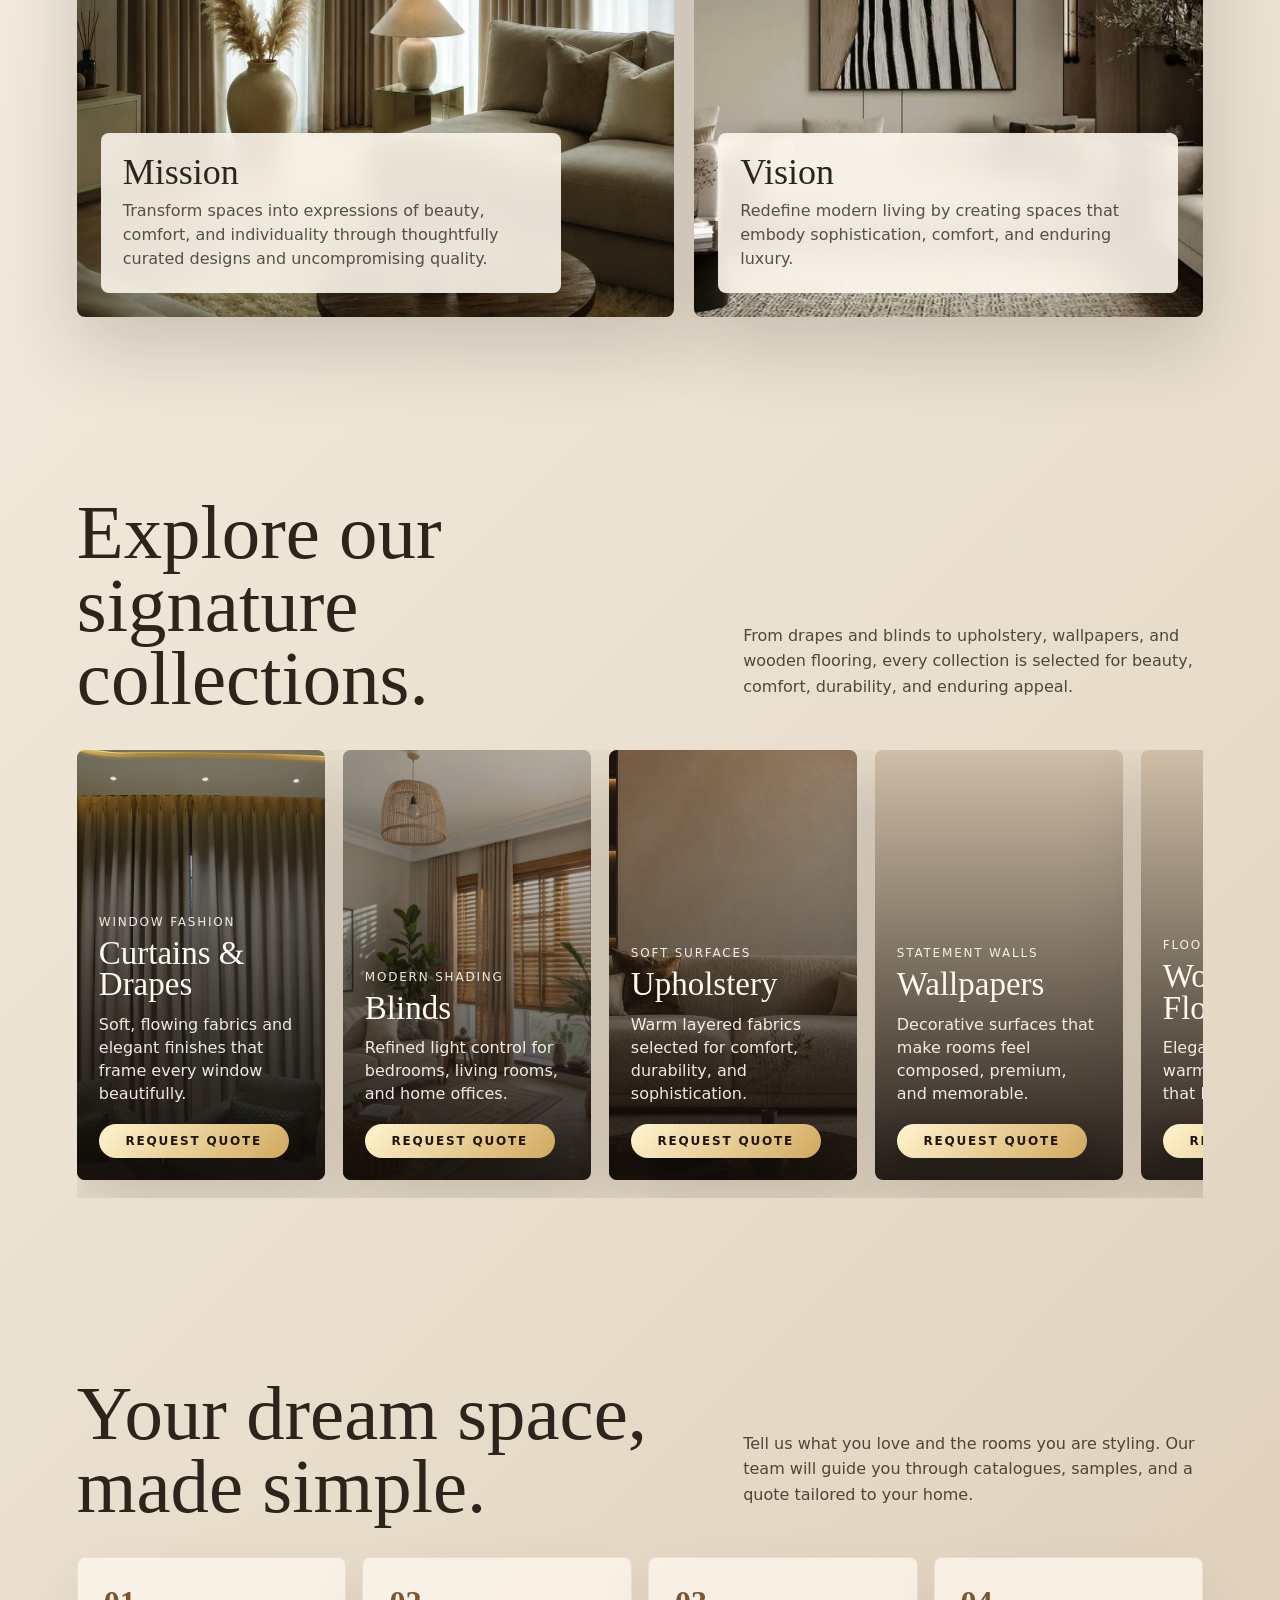
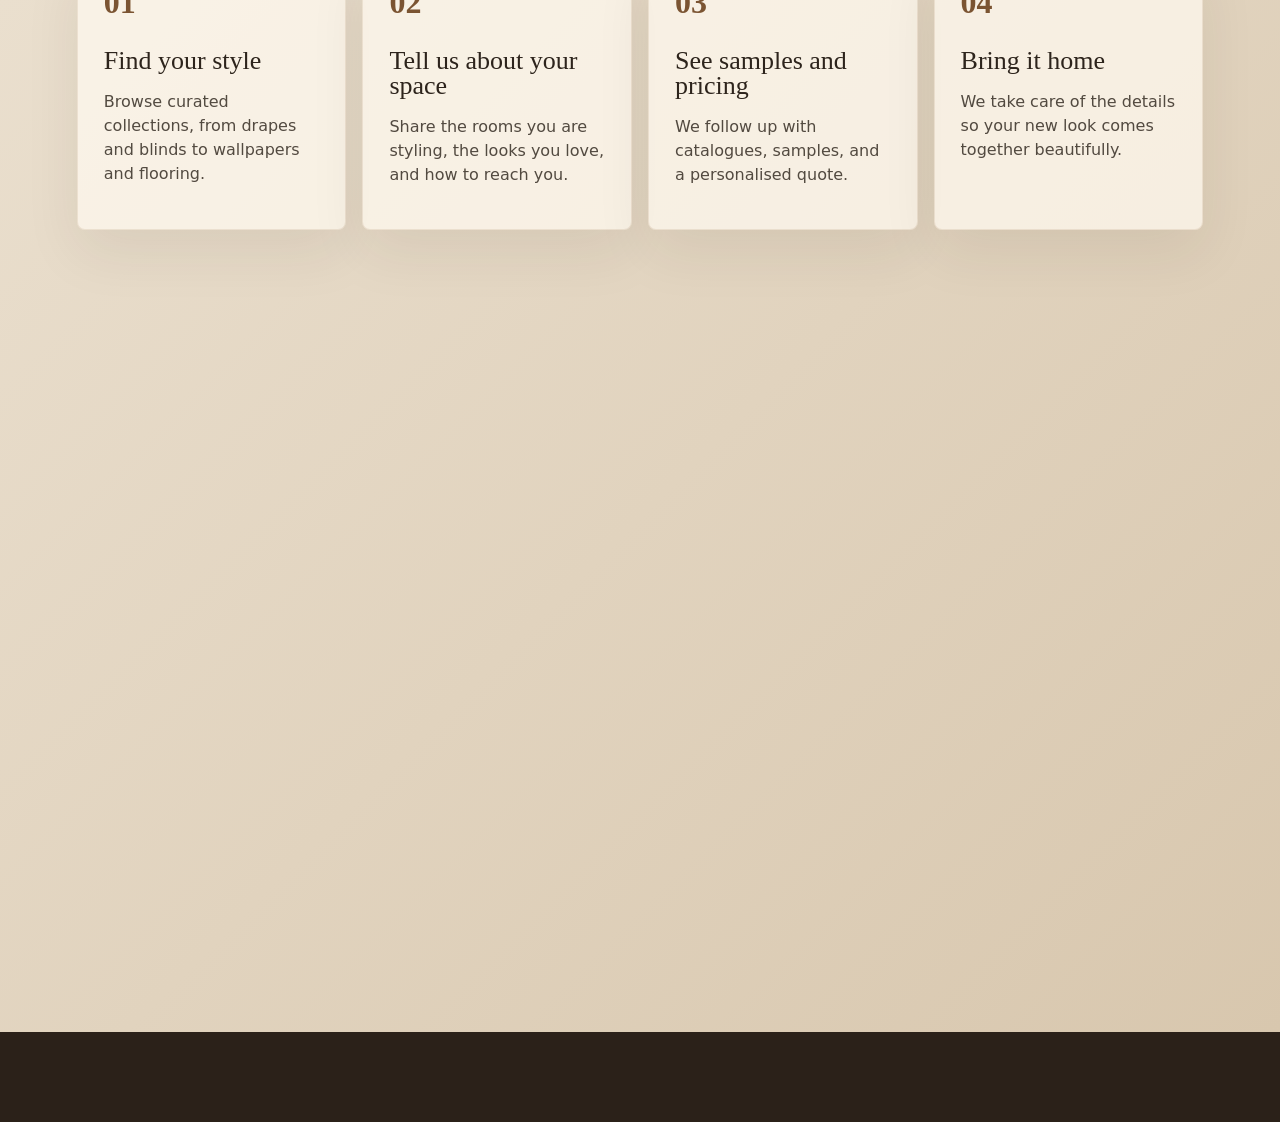
==== commit 55adebf6: "Make site copy consumer-facing and serve AVIF images Copy - Remove all B2B / trade wording (headings" ====
--- a/index.html
+++ b/index.html
@@ -3,7 +3,7 @@
   <head>
     <meta charset="UTF-8" />
     <meta name="viewport" content="width=device-width, initial-scale=1.0" />
-    <title>Luxe Living | Trade Showroom</title>
+    <title>Luxe Living | Premium Home Decor</title>
     <style>
       :root {
         --cream: #f6f1e7;
@@ -74,6 +74,10 @@
       img {
         display: block;
         max-width: 100%;
+      }
+
+      picture {
+        display: contents;
       }
 
       button,
@@ -250,6 +254,10 @@
           linear-gradient(90deg, rgba(20, 14, 10, 0.86) 0%, rgba(40, 29, 20, 0.7) 42%, rgba(40, 29, 20, 0.3) 72%, rgba(20, 14, 10, 0.2) 100%),
           linear-gradient(180deg, rgba(20, 14, 10, 0.28), rgba(20, 14, 10, 0.78)),
           url("assets/brochure/home-hero.webp") center / cover no-repeat;
+        background:
+          linear-gradient(90deg, rgba(20, 14, 10, 0.86) 0%, rgba(40, 29, 20, 0.7) 42%, rgba(40, 29, 20, 0.3) 72%, rgba(20, 14, 10, 0.2) 100%),
+          linear-gradient(180deg, rgba(20, 14, 10, 0.28), rgba(20, 14, 10, 0.78)),
+          image-set(url("assets/brochure/home-hero.avif") type("image/avif"), url("assets/brochure/home-hero.webp") type("image/webp")) center / cover no-repeat;
       }
 
       .hero::before {
@@ -338,7 +346,7 @@
         font-weight: 800;
       }
 
-      .trade-strip {
+      .highlight-strip {
         display: grid;
         grid-template-columns: repeat(3, 1fr);
         gap: 12px;
@@ -630,13 +638,13 @@
         box-shadow: 0 10px 26px rgba(0, 0, 0, 0.24);
       }
 
-      .trade {
+      .process {
         display: grid;
         grid-template-columns: repeat(4, 1fr);
         gap: 16px;
       }
 
-      .trade-card {
+      .process-card {
         border-radius: 8px;
         border: 1px solid rgba(155, 112, 74, 0.14);
         background: rgba(255, 250, 240, 0.55);
@@ -645,19 +653,19 @@
         box-shadow: 0 22px 56px rgba(45, 36, 28, 0.08);
       }
 
-      .trade-card strong {
+      .process-card strong {
         display: block;
         font-family: Georgia, serif;
         font-size: 32px;
         color: #7b5432;
       }
 
-      .trade-card h3 {
+      .process-card h3 {
         margin-top: 28px;
         font-size: 26px;
       }
 
-      .trade-card p {
+      .process-card p {
         color: rgba(45, 36, 28, 0.66);
         line-height: 1.5;
       }
@@ -1008,7 +1016,7 @@
           min-height: 560px;
         }
 
-        .trade {
+        .process {
           grid-template-columns: repeat(2, 1fr);
         }
 
@@ -1055,8 +1063,8 @@
           display: none;
         }
 
-        .trade-strip,
-        .trade,
+        .highlight-strip,
+        .process,
         .contact-grid,
         form {
           grid-template-columns: 1fr;
@@ -1093,7 +1101,7 @@
 
       .hero-copy p,
       .section-head p,
-      .trade-card p,
+      .process-card p,
       p {
         color: rgba(45, 36, 28, 0.82);
       }
@@ -1134,7 +1142,7 @@
 
       .ghost-button,
       .metric,
-      .trade-card {
+      .process-card {
         background: rgba(255, 250, 240, 0.72);
       }
 
@@ -1302,6 +1310,9 @@
           background:
             linear-gradient(180deg, rgba(20, 14, 10, 0.76) 0%, rgba(20, 14, 10, 0.56) 38%, rgba(20, 14, 10, 0.88) 100%),
             url("assets/brochure/home-hero-mobile.webp") 50% 58% / auto 118% no-repeat;
+          background:
+            linear-gradient(180deg, rgba(20, 14, 10, 0.76) 0%, rgba(20, 14, 10, 0.56) 38%, rgba(20, 14, 10, 0.88) 100%),
+            image-set(url("assets/brochure/home-hero-mobile.avif") type("image/avif"), url("assets/brochure/home-hero-mobile.webp") type("image/webp")) 50% 58% / auto 118% no-repeat;
           background-color: #2b2119;
         }
 
@@ -1317,7 +1328,7 @@
           font-size: clamp(48px, 18vw, 78px);
         }
 
-        .trade-strip {
+        .highlight-strip {
           grid-template-columns: 1fr;
           margin-top: 28px;
         }
@@ -1405,7 +1416,7 @@
     <div class="intro-screen" aria-label="Luxe Living intro animation">
       <div class="intro-inner">
         <div class="intro-logo">
-          <img src="assets/luxe-ll-monogram.webp" alt="Luxe Living monogram" />
+          <picture><source srcset="assets/luxe-ll-monogram.avif" type="image/avif" /><img src="assets/luxe-ll-monogram.webp" alt="Luxe Living monogram" /></picture>
         </div>
         <div class="intro-title">
           <strong>LUXE LIVING</strong>
@@ -1418,7 +1429,7 @@
     <div class="site">
       <nav class="nav">
         <a class="brand" href="index.html" aria-label="Luxe Living home">
-          <span class="monogram"><img src="assets/luxe-ll-monogram.webp" alt="" /></span>
+          <span class="monogram"><picture><source srcset="assets/luxe-ll-monogram.avif" type="image/avif" /><img src="assets/luxe-ll-monogram.webp" alt="" /></picture></span>
           <span class="brand-wordmark">
             <strong>LUXE LIVING</strong>
             <span>Drapes for the class</span>
@@ -1442,15 +1453,15 @@
             <span class="eyebrow">Luxury Interiors</span>
             <h1>Luxe Living</h1>
             <p>
-              Premium home decor for designers, retailers, architects, and project buyers.
-              Curated curtains, drapes, blinds, upholstery, wallpapers, and wooden flooring
-              crafted for beautiful commercial and residential spaces.
+              Premium home decor for the spaces you love coming home to. Curated curtains,
+              drapes, blinds, upholstery, wallpapers, and wooden flooring, crafted to make
+              every room feel warm, elegant, and uniquely yours.
             </p>
             <div class="hero-actions">
-              <a class="pill-button" href="collections.html">Explore catalogue</a>
-              <a class="ghost-button" href="enquire.html">Start a project enquiry</a>
+              <a class="pill-button" href="collections.html">Explore collections</a>
+              <a class="ghost-button" href="enquire.html">Plan your space with us</a>
             </div>
-            <div class="trade-strip" aria-label="Trade highlights">
+            <div class="highlight-strip" aria-label="Highlights">
               <!-- <div class="metric"><strong>5</strong><span>Core categories</span></div>
               <div class="metric"><strong></strong><span>DESIGN EXCELLENCE</span></div>
               <div class="metric"><strong>Crafted for</strong><span>SIGNATURE SPACES</span></div> -->
@@ -1463,13 +1474,13 @@
           <div class="section-head reveal">
             <h2>Curated luxury for refined interiors.</h2>
             <p>
-              Discover warm textures, elegant finishes, and timeless decor solutions crafted for
-              homes, hospitality spaces, retail environments, and design-led projects.
+              Discover warm textures, elegant finishes, and timeless decor crafted for living rooms,
+              bedrooms, and every space in between.
             </p>
           </div>
           <div class="showroom reveal">
             <div class="showroom-main">
-              <img src="assets/brochure/showroom-curated.webp" alt="Curated living room with Luxe Living window treatments" loading="lazy" decoding="async" />
+              <picture><source srcset="assets/brochure/showroom-curated.avif" type="image/avif" /><img src="assets/brochure/showroom-curated.webp" alt="Curated living room with Luxe Living window treatments" loading="lazy" decoding="async" /></picture>
               <div class="showroom-label">
                 <h3>Mission</h3>
                 <p>
@@ -1479,7 +1490,7 @@
               </div>
             </div>
             <div class="showroom-side">
-              <img src="assets/brochure/showroom-vision.webp" alt="Sophisticated taupe living room with sculptural pendant lighting and statement wall art" loading="lazy" decoding="async" />
+              <picture><source srcset="assets/brochure/showroom-vision.avif" type="image/avif" /><img src="assets/brochure/showroom-vision.webp" alt="Sophisticated taupe living room with sculptural pendant lighting and statement wall art" loading="lazy" decoding="async" /></picture>
               <div class="showroom-label">
                 <h3>Vision</h3>
                 <p>
@@ -1501,25 +1512,25 @@
           </div>
           <div class="catalogue reveal" aria-label="Product catalogue">
             <button class="product-card" data-enquire="Curtains and drapes">
-              <img src="assets/Curtains DSC01140.JPG" alt="Full-length curtains in a softly lit luxury living room" loading="lazy" decoding="async" />
+              <picture><source srcset="assets/brochure/curtains-living-room.avif" type="image/avif" /><img src="assets/brochure/curtains-living-room.webp" alt="Full-length curtains in a softly lit luxury living room" loading="lazy" decoding="async" /></picture>
               <span class="product-info">
                 <span>Window fashion</span>
                 <h3>Curtains & Drapes</h3>
-                <p>Curated textures and elegant finishes for residential and hospitality projects.</p>
+                <p>Soft, flowing fabrics and elegant finishes that frame every window beautifully.</p>
                 <span class="enquire-link">Request Quote</span>
               </span>
             </button>
             <button class="product-card" data-enquire="Blinds">
-              <img src="assets/mein-zimmer-pin.webp" alt="Mein Zimmer interior for the blinds collection" loading="lazy" decoding="async" />
+              <picture><source srcset="assets/mein-zimmer-pin.avif" type="image/avif" /><img src="assets/mein-zimmer-pin.webp" alt="Mein Zimmer interior for the blinds collection" loading="lazy" decoding="async" /></picture>
               <span class="product-info">
                 <span>Modern shading</span>
                 <h3>Blinds</h3>
-                <p>Refined light control solutions for offices, showrooms, and premium homes.</p>
+                <p>Refined light control for bedrooms, living rooms, and home offices.</p>
                 <span class="enquire-link">Request Quote</span>
               </span>
             </button>
             <button class="product-card" data-enquire="Upholstery">
-              <img src="assets/brochure/upholstery-sofa-card.webp" alt="Sculptural sofa in premium warm neutral upholstery" loading="lazy" decoding="async" />
+              <picture><source srcset="assets/brochure/upholstery-sofa-card.avif" type="image/avif" /><img src="assets/brochure/upholstery-sofa-card.webp" alt="Sculptural sofa in premium warm neutral upholstery" loading="lazy" decoding="async" /></picture>
               <span class="product-info">
                 <span>Soft surfaces</span>
                 <h3>Upholstery</h3>
@@ -1528,7 +1539,7 @@
               </span>
             </button>
             <button class="product-card" data-enquire="Wallpapers">
-              <img src="assets/brochure/wallpapers-card.webp" alt="Plaid wallpaper styled in an elegant living room" loading="lazy" decoding="async" />
+              <picture><source srcset="assets/brochure/wallpapers-card.avif" type="image/avif" /><img src="assets/brochure/wallpapers-card.webp" alt="Plaid wallpaper styled in an elegant living room" loading="lazy" decoding="async" /></picture>
               <span class="product-info">
                 <span>Statement walls</span>
                 <h3>Wallpapers</h3>
@@ -1537,45 +1548,45 @@
               </span>
             </button>
             <button class="product-card" data-enquire="Wooden flooring">
-              <img src="assets/brochure/flooring-card.webp" alt="Wooden flooring in a luxury bedroom" loading="lazy" decoding="async" />
+              <picture><source srcset="assets/brochure/flooring-card.avif" type="image/avif" /><img src="assets/brochure/flooring-card.webp" alt="Wooden flooring in a luxury bedroom" loading="lazy" decoding="async" /></picture>
               <span class="product-info">
                 <span>Floor finishes</span>
                 <h3>Wooden Flooring</h3>
-                <p>Elegant flooring options for warm, long-lasting interiors and project installs.</p>
+                <p>Elegant flooring for warm, inviting rooms that last for years.</p>
                 <span class="enquire-link">Request Quote</span>
               </span>
             </button>
           </div>
         </section>
 
-        <section id="trade">
+        <section id="process">
           <div class="section-head reveal">
-            <h2>A seamless process for trade partners.</h2>
+            <h2>Your dream space, made simple.</h2>
             <p>
-              Share your product interest, project scale, and finish preferences. Our team will help
-              with catalogue guidance, sample coordination, and tailored quotations.
+              Tell us what you love and the rooms you are styling. Our team will guide you through
+              catalogues, samples, and a quote tailored to your home.
             </p>
           </div>
-          <div class="trade reveal">
-            <div class="trade-card">
+          <div class="process reveal">
+            <div class="process-card">
               <strong>01</strong>
-              <h3>Choose a category</h3>
-              <p>Browse curated product families from drapes to flooring.</p>
+              <h3>Find your style</h3>
+              <p>Browse curated collections, from drapes and blinds to wallpapers and flooring.</p>
             </div>
-            <div class="trade-card">
+            <div class="process-card">
               <strong>02</strong>
-              <h3>Share trade details</h3>
-              <p>Company name, buyer role, project type, and preferred quantity.</p>
+              <h3>Tell us about your space</h3>
+              <p>Share the rooms you are styling, the looks you love, and how to reach you.</p>
             </div>
-            <div class="trade-card">
+            <div class="process-card">
               <strong>03</strong>
-              <h3>Request quote</h3>
-              <p>The enquiry is prepared for a catalogue, sample, or pricing response.</p>
+              <h3>See samples and pricing</h3>
+              <p>We follow up with catalogues, samples, and a personalised quote.</p>
             </div>
-            <div class="trade-card">
+            <div class="process-card">
               <strong>04</strong>
-              <h3>Coordinate supply</h3>
-              <p>Designed for retailers, architects, interior designers, and project buyers.</p>
+              <h3>Bring it home</h3>
+              <p>We take care of the details so your new look comes together beautifully.</p>
             </div>
           </div>
         </section>
@@ -1583,10 +1594,11 @@
         <section id="contact" class="contact-band reveal">
           <div class="contact-copy">
             <span class="eyebrow">Contact us</span>
-            <h2>Start a Luxe Living trade enquiry.</h2>
+            <h2>Let's create your dream space.</h2>
             <p>
-              For catalogues, samples, project quotations, and B2B product enquiries, reach the
-              Luxe Living team directly or share your requirements through the enquiry form.
+              Whether you are refreshing a single room or styling a new home, the Luxe Living team
+              is here to help. Call, email, or share your ideas through the enquiry form for
+              catalogues, samples, and a personalised quote.
             </p>
             <div class="contact-grid">
               <a href="tel:+917551000083">+91 75510 00083</a>
@@ -1595,7 +1607,7 @@
               <a href="mailto:info@luxelivingworld.com">info@luxelivingworld.com</a>
             </div>
             <div class="contact-actions">
-              <button class="pill-button" data-enquire="General trade enquiry">Open enquiry form</button>
+              <button class="pill-button" data-enquire="General enquiry">Open enquiry form</button>
               <a class="instagram-link" href="https://www.instagram.com/luxeliving.world?igsi=MTJuZHVsZTFncmt4dA==" target="_blank" rel="noopener">
                 <svg viewBox="0 0 24 24" width="18" height="18" fill="none" stroke="currentColor" stroke-width="1.8" aria-hidden="true">
                   <rect x="2" y="2" width="20" height="20" rx="5.5" />
@@ -1613,7 +1625,7 @@
     <dialog id="enquiryModal">
       <div class="modal-head">
         <div>
-          <span class="eyebrow">Trade enquiry</span>
+          <span class="eyebrow">Enquiry</span>
           <h2>Request product details</h2>
         </div>
         <button class="close" type="button" aria-label="Close enquiry form">&times;</button>
@@ -1627,16 +1639,21 @@
             <option>Upholstery</option>
             <option>Wallpapers</option>
             <option>Wooden flooring</option>
-            <option>Custom project enquiry</option>
-            <option>General trade enquiry</option>
+            <option>Custom design enquiry</option>
+            <option>General enquiry</option>
           </select>
         </label>
         <label>
-          Company name
-          <input name="company" placeholder="Your business name" required />
+          This is for
+          <select name="space">
+            <option>My home</option>
+            <option>A new home or renovation</option>
+            <option>An office or commercial space</option>
+            <option>A client (I am a designer or architect)</option>
+          </select>
         </label>
         <label>
-          Contact person
+          Your name
           <input name="name" placeholder="Full name" required />
         </label>
         <label>
@@ -1645,32 +1662,22 @@
         </label>
         <label>
           Email
-          <input type="email" name="email" placeholder="buyer@company.com" />
-        </label>
-        <label>
-          Buyer type
-          <select name="buyer">
-            <option>Interior designer</option>
-            <option>Architect</option>
-            <option>Retailer / dealer</option>
-            <option>Project buyer</option>
-            <option>Hospitality / commercial</option>
-          </select>
-        </label>
-        <label>
-          Approx. quantity
-          <input name="quantity" placeholder="Meters, rooms, sqft, or project scale" />
+          <input type="email" name="email" placeholder="you@example.com" />
         </label>
         <label>
           City
-          <input name="city" placeholder="Project or business city" />
+          <input name="city" placeholder="Your city" />
         </label>
         <label class="wide">
-          Enquiry notes
-          <textarea name="notes" placeholder="Share finish preferences, project timeline, sample requirements, or quotation details."></textarea>
+          Rooms or area
+          <input name="rooms" placeholder="e.g. living room, 2 bedrooms, sq ft" />
+        </label>
+        <label class="wide">
+          Tell us more
+          <textarea name="notes" placeholder="Colours, styles, timeline, or samples you would like to see."></textarea>
         </label>
         <div class="submit-row">
-          <small>Share your requirements and our team will follow up with catalogue, sample, or quotation support.</small>
+          <small>Share a few details and our team will get back to you with ideas, samples, and a personalised quote.</small>
           <button class="pill-button" type="submit">Prepare enquiry</button>
         </div>
       </form>
@@ -1789,17 +1796,16 @@
         const data = Object.fromEntries(new FormData(event.currentTarget).entries());
         const body = [
           `Product interest: ${data.product}`,
-          `Company: ${data.company}`,
-          `Contact: ${data.name}`,
+          `This is for: ${data.space}`,
+          `Name: ${data.name}`,
           `Phone: ${data.phone}`,
           `Email: ${data.email || "Not provided"}`,
-          `Buyer type: ${data.buyer}`,
-          `Quantity: ${data.quantity || "To discuss"}`,
           `City: ${data.city || "Not provided"}`,
+          `Rooms or area: ${data.rooms || "To discuss"}`,
           "",
           data.notes || "No additional notes.",
-        ].join("\\n");
-        const mailto = `mailto:info@luxelivingworld.com?subject=${encodeURIComponent("Luxe Living B2B enquiry - " + data.product)}&body=${encodeURIComponent(body)}`;
+        ].join("\n");
+        const mailto = `mailto:info@luxelivingworld.com?subject=${encodeURIComponent("Luxe Living enquiry - " + data.product)}&body=${encodeURIComponent(body)}`;
         window.location.href = mailto;
       });
     </script>
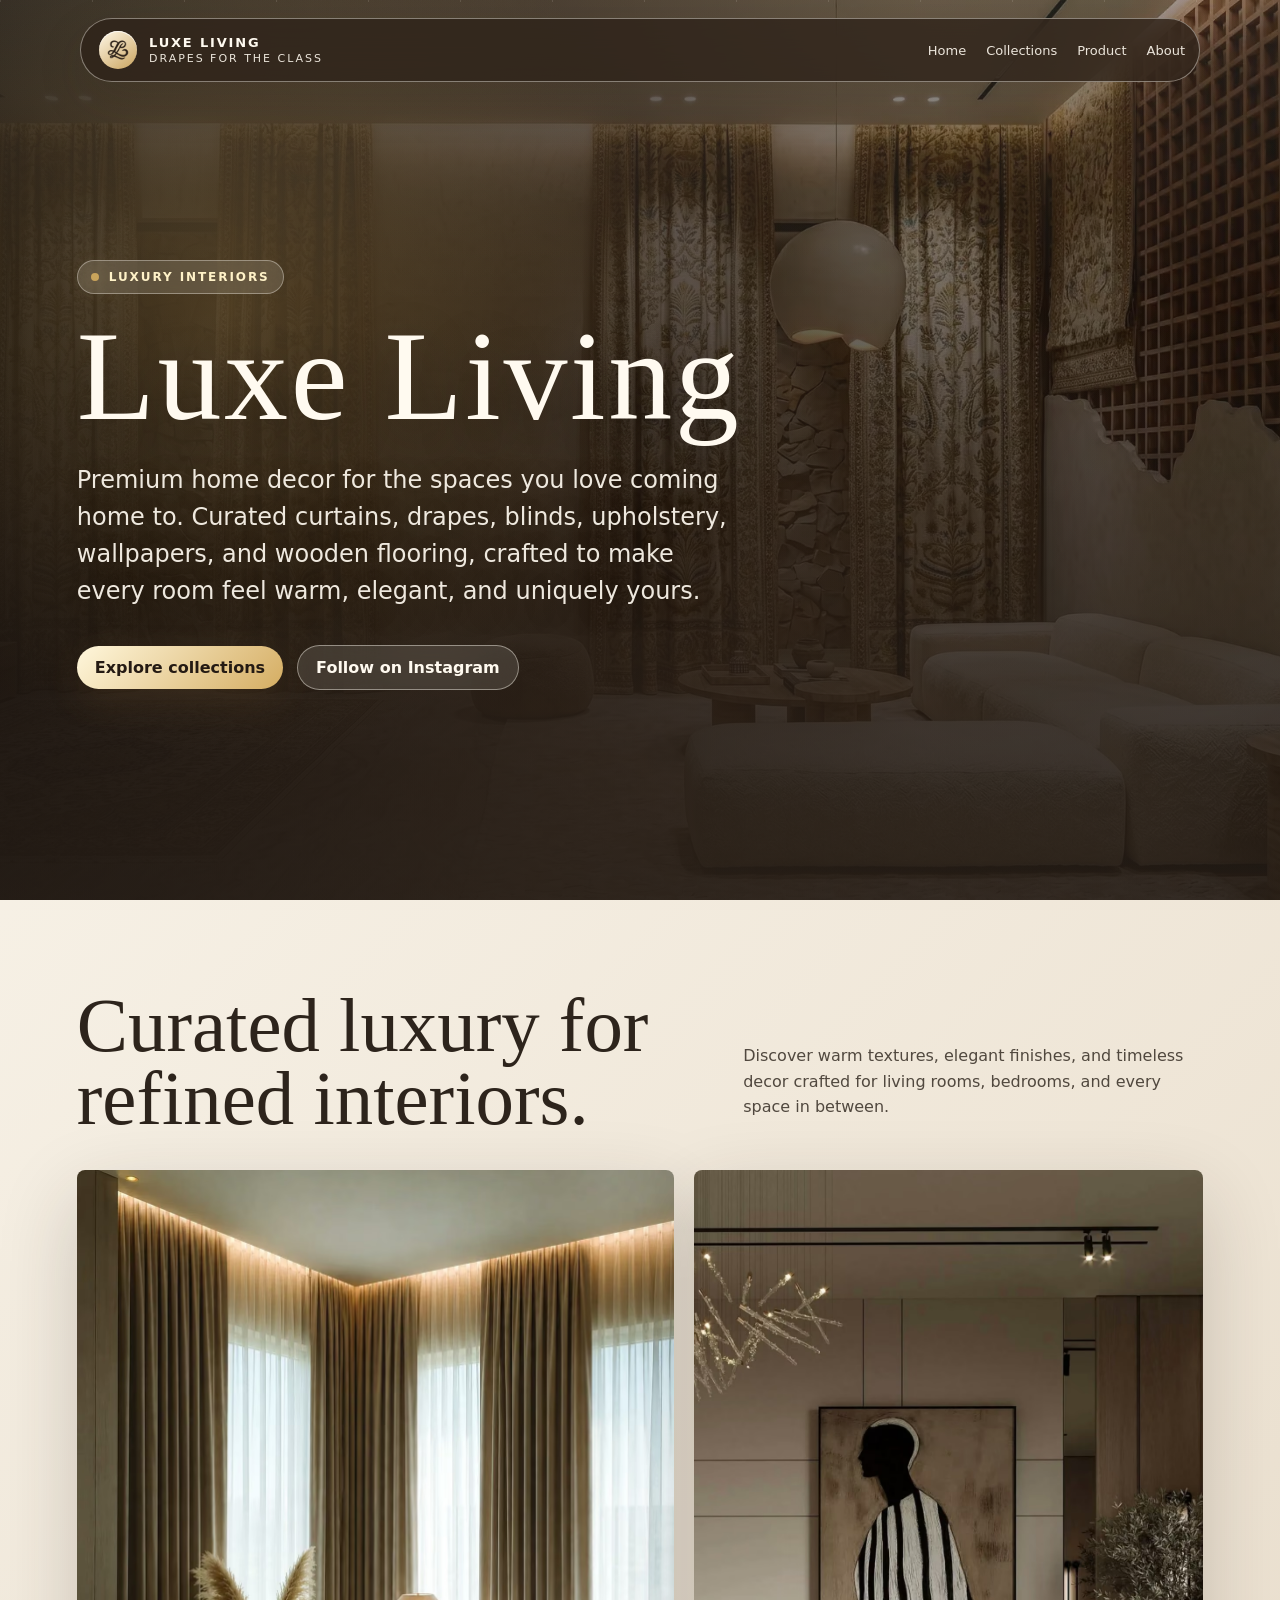
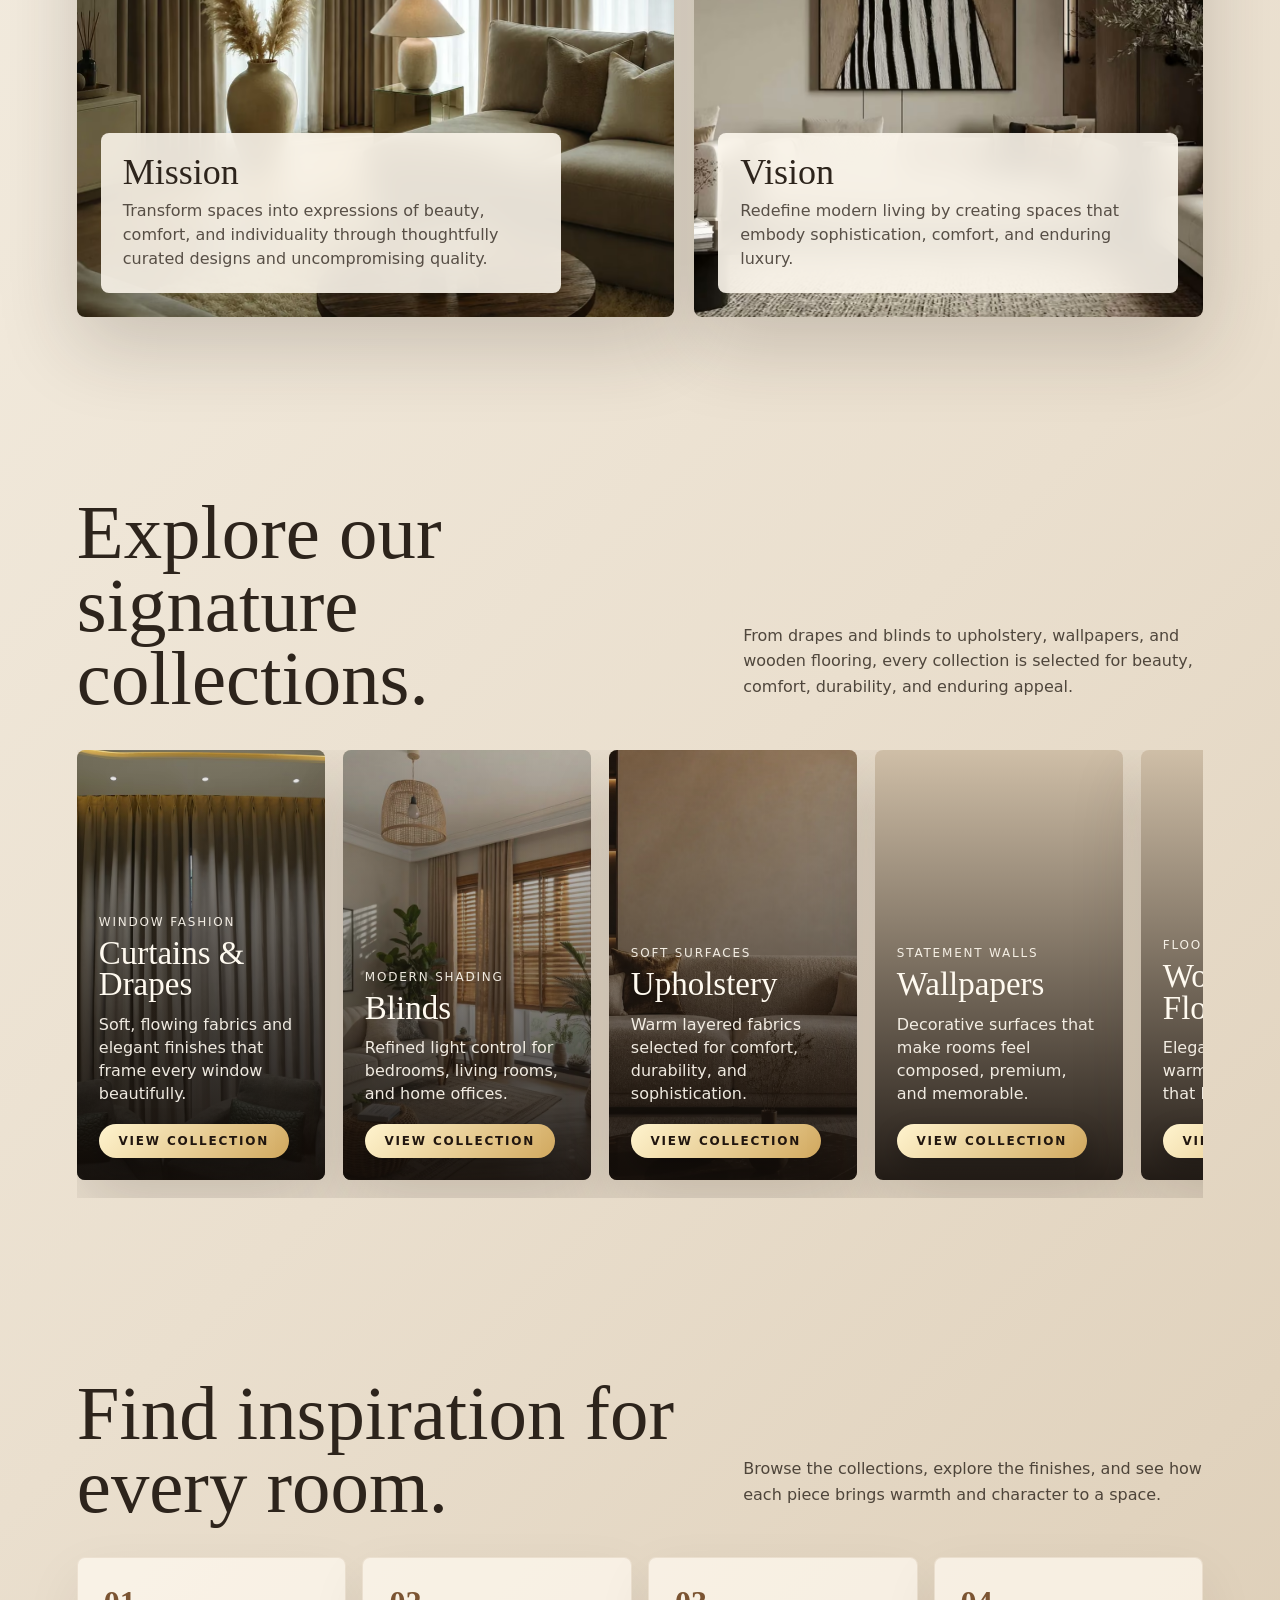
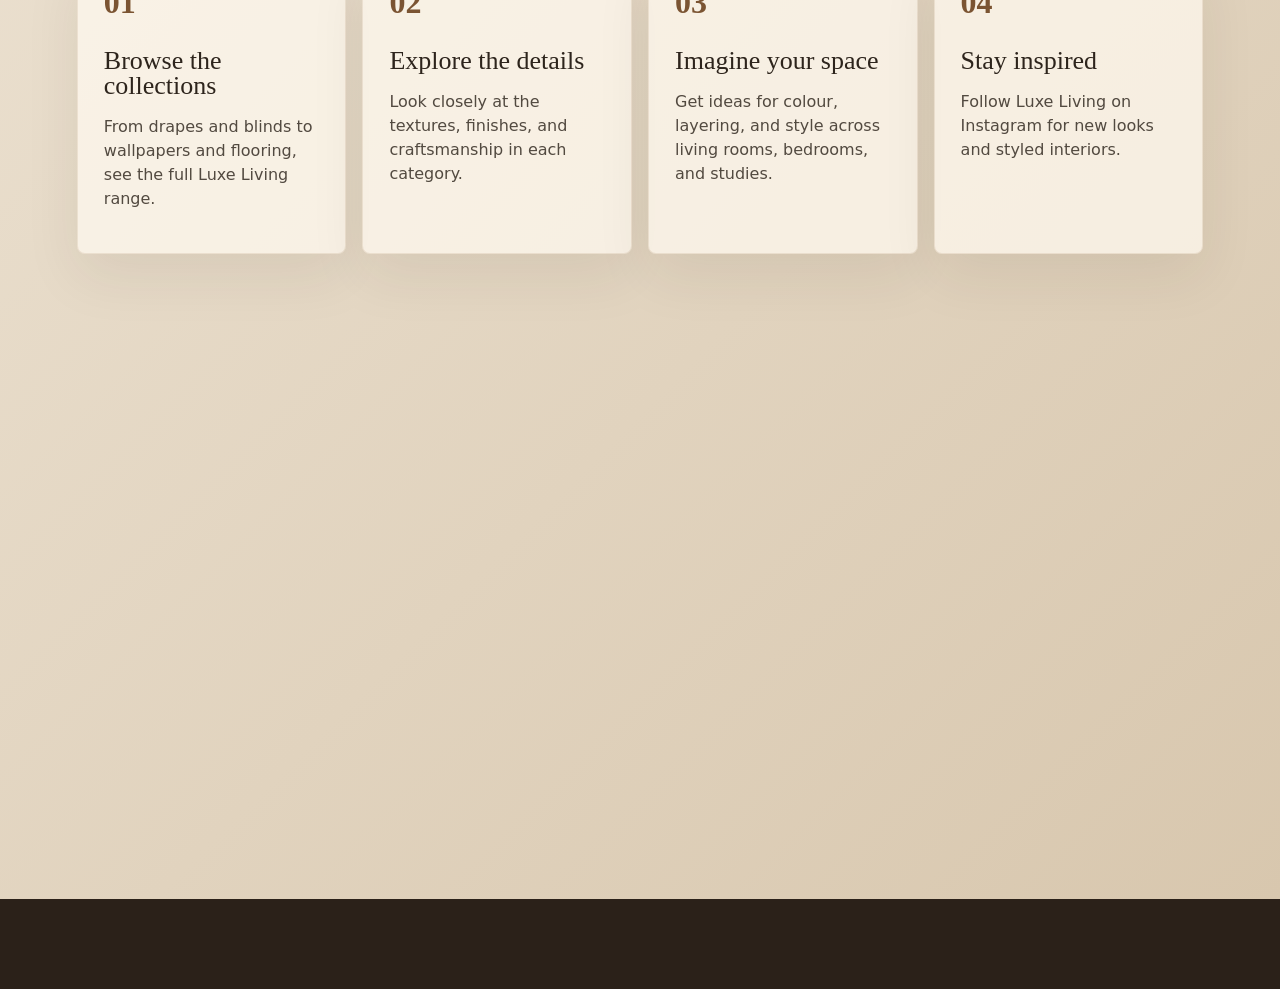
==== commit b76873bf: "Rename enquire-link to view-link and update links Updated links and button classes for product inqui" ====
--- a/index.html
+++ b/index.html
@@ -617,7 +617,7 @@
         margin: 12px 0 0;
       }
 
-      .enquire-link {
+      .view-link {
         display: inline-flex;
         align-items: center;
         justify-content: center;
@@ -1179,7 +1179,7 @@
         color: rgba(255, 250, 240, 0.92);
       }
 
-      .product-info .enquire-link {
+      .product-info .view-link {
         color: #21160f;
       }
 
@@ -1362,7 +1362,7 @@
           line-height: 1.35;
         }
 
-        .enquire-link {
+        .view-link {
           width: min(100%, 160px);
           padding: 9px 11px;
           font-size: 10px;
@@ -1444,7 +1444,6 @@
         <button class="menu-toggle" type="button" aria-label="Open navigation menu" aria-expanded="false">
           <span aria-hidden="true"></span>
         </button>
-        <a class="pill-button" href="enquire.html">Enquire</a>
       </nav>
 
       <main id="top">
@@ -1459,7 +1458,7 @@
             </p>
             <div class="hero-actions">
               <a class="pill-button" href="collections.html">Explore collections</a>
-              <a class="ghost-button" href="enquire.html">Plan your space with us</a>
+              <a class="ghost-button" href="https://www.instagram.com/luxeliving.world?igsi=MTJuZHVsZTFncmt4dA==" target="_blank" rel="noopener">Follow on Instagram</a>
             </div>
             <div class="highlight-strip" aria-label="Highlights">
               <!-- <div class="metric"><strong>5</strong><span>Core categories</span></div>
@@ -1511,95 +1510,91 @@
             </p>
           </div>
           <div class="catalogue reveal" aria-label="Product catalogue">
-            <button class="product-card" data-enquire="Curtains and drapes">
+            <a class="product-card" href="product.html?category=curtains">
               <picture><source srcset="assets/brochure/curtains-living-room.avif" type="image/avif" /><img src="assets/brochure/curtains-living-room.webp" alt="Full-length curtains in a softly lit luxury living room" loading="lazy" decoding="async" /></picture>
               <span class="product-info">
                 <span>Window fashion</span>
                 <h3>Curtains & Drapes</h3>
                 <p>Soft, flowing fabrics and elegant finishes that frame every window beautifully.</p>
-                <span class="enquire-link">Request Quote</span>
+                <span class="view-link">View collection</span>
               </span>
-            </button>
-            <button class="product-card" data-enquire="Blinds">
+            </a>
+            <a class="product-card" href="product.html?category=blinds">
               <picture><source srcset="assets/mein-zimmer-pin.avif" type="image/avif" /><img src="assets/mein-zimmer-pin.webp" alt="Mein Zimmer interior for the blinds collection" loading="lazy" decoding="async" /></picture>
               <span class="product-info">
                 <span>Modern shading</span>
                 <h3>Blinds</h3>
                 <p>Refined light control for bedrooms, living rooms, and home offices.</p>
-                <span class="enquire-link">Request Quote</span>
+                <span class="view-link">View collection</span>
               </span>
-            </button>
-            <button class="product-card" data-enquire="Upholstery">
+            </a>
+            <a class="product-card" href="product.html?category=upholstery">
               <picture><source srcset="assets/brochure/upholstery-sofa-card.avif" type="image/avif" /><img src="assets/brochure/upholstery-sofa-card.webp" alt="Sculptural sofa in premium warm neutral upholstery" loading="lazy" decoding="async" /></picture>
               <span class="product-info">
                 <span>Soft surfaces</span>
                 <h3>Upholstery</h3>
                 <p>Warm layered fabrics selected for comfort, durability, and sophistication.</p>
-                <span class="enquire-link">Request Quote</span>
+                <span class="view-link">View collection</span>
               </span>
-            </button>
-            <button class="product-card" data-enquire="Wallpapers">
+            </a>
+            <a class="product-card" href="product.html?category=wallpapers">
               <picture><source srcset="assets/brochure/wallpapers-card.avif" type="image/avif" /><img src="assets/brochure/wallpapers-card.webp" alt="Plaid wallpaper styled in an elegant living room" loading="lazy" decoding="async" /></picture>
               <span class="product-info">
                 <span>Statement walls</span>
                 <h3>Wallpapers</h3>
                 <p>Decorative surfaces that make rooms feel composed, premium, and memorable.</p>
-                <span class="enquire-link">Request Quote</span>
+                <span class="view-link">View collection</span>
               </span>
-            </button>
-            <button class="product-card" data-enquire="Wooden flooring">
+            </a>
+            <a class="product-card" href="product.html?category=flooring">
               <picture><source srcset="assets/brochure/flooring-card.avif" type="image/avif" /><img src="assets/brochure/flooring-card.webp" alt="Wooden flooring in a luxury bedroom" loading="lazy" decoding="async" /></picture>
               <span class="product-info">
                 <span>Floor finishes</span>
                 <h3>Wooden Flooring</h3>
                 <p>Elegant flooring for warm, inviting rooms that last for years.</p>
-                <span class="enquire-link">Request Quote</span>
+                <span class="view-link">View collection</span>
               </span>
-            </button>
+            </a>
           </div>
         </section>
 
         <section id="process">
           <div class="section-head reveal">
-            <h2>Your dream space, made simple.</h2>
+            <h2>Find inspiration for every room.</h2>
             <p>
-              Tell us what you love and the rooms you are styling. Our team will guide you through
-              catalogues, samples, and a quote tailored to your home.
+              Browse the collections, explore the finishes, and see how each piece brings warmth
+              and character to a space.
             </p>
           </div>
           <div class="process reveal">
             <div class="process-card">
               <strong>01</strong>
-              <h3>Find your style</h3>
-              <p>Browse curated collections, from drapes and blinds to wallpapers and flooring.</p>
+              <h3>Browse the collections</h3>
+              <p>From drapes and blinds to wallpapers and flooring, see the full Luxe Living range.</p>
             </div>
             <div class="process-card">
               <strong>02</strong>
-              <h3>Tell us about your space</h3>
-              <p>Share the rooms you are styling, the looks you love, and how to reach you.</p>
+              <h3>Explore the details</h3>
+              <p>Look closely at the textures, finishes, and craftsmanship in each category.</p>
             </div>
             <div class="process-card">
               <strong>03</strong>
-              <h3>See samples and pricing</h3>
-              <p>We follow up with catalogues, samples, and a personalised quote.</p>
+              <h3>Imagine your space</h3>
+              <p>Get ideas for colour, layering, and style across living rooms, bedrooms, and studies.</p>
             </div>
             <div class="process-card">
               <strong>04</strong>
-              <h3>Bring it home</h3>
-              <p>We take care of the details so your new look comes together beautifully.</p>
+              <h3>Stay inspired</h3>
+              <p>Follow Luxe Living on Instagram for new looks and styled interiors.</p>
             </div>
           </div>
         </section>
 
         <section id="contact" class="contact-band reveal">
           <div class="contact-copy">
-            <span class="eyebrow">Contact us</span>
-            <h2>Let's create your dream space.</h2>
-            <p>
-              Whether you are refreshing a single room or styling a new home, the Luxe Living team
-              is here to help. Call, email, or share your ideas through the enquiry form for
-              catalogues, samples, and a personalised quote.
-            </p>
+            <span class="eyebrow">Get in touch</span>
+            <h2>Luxe Living</h2>
+            <p>Premium home decor, curated for beautiful, lived-in spaces.</p>
             <div class="contact-grid">
               <a href="tel:+917551000083">+91 75510 00083</a>
               <a href="tel:+919135000083">+91 91350 00083</a>
@@ -1607,7 +1602,6 @@
               <a href="mailto:info@luxelivingworld.com">info@luxelivingworld.com</a>
             </div>
             <div class="contact-actions">
-              <button class="pill-button" data-enquire="General enquiry">Open enquiry form</button>
               <a class="instagram-link" href="https://www.instagram.com/luxeliving.world?igsi=MTJuZHVsZTFncmt4dA==" target="_blank" rel="noopener">
                 <svg viewBox="0 0 24 24" width="18" height="18" fill="none" stroke="currentColor" stroke-width="1.8" aria-hidden="true">
                   <rect x="2" y="2" width="20" height="20" rx="5.5" />
@@ -1622,66 +1616,6 @@
       </main>
     </div>
 
-    <dialog id="enquiryModal">
-      <div class="modal-head">
-        <div>
-          <span class="eyebrow">Enquiry</span>
-          <h2>Request product details</h2>
-        </div>
-        <button class="close" type="button" aria-label="Close enquiry form">&times;</button>
-      </div>
-      <form id="enquiryForm">
-        <label>
-          Product interest
-          <select name="product" id="productSelect">
-            <option>Curtains and drapes</option>
-            <option>Blinds</option>
-            <option>Upholstery</option>
-            <option>Wallpapers</option>
-            <option>Wooden flooring</option>
-            <option>Custom design enquiry</option>
-            <option>General enquiry</option>
-          </select>
-        </label>
-        <label>
-          This is for
-          <select name="space">
-            <option>My home</option>
-            <option>A new home or renovation</option>
-            <option>An office or commercial space</option>
-            <option>A client (I am a designer or architect)</option>
-          </select>
-        </label>
-        <label>
-          Your name
-          <input name="name" placeholder="Full name" required />
-        </label>
-        <label>
-          Phone / WhatsApp
-          <input name="phone" placeholder="+91..." required />
-        </label>
-        <label>
-          Email
-          <input type="email" name="email" placeholder="you@example.com" />
-        </label>
-        <label>
-          City
-          <input name="city" placeholder="Your city" />
-        </label>
-        <label class="wide">
-          Rooms or area
-          <input name="rooms" placeholder="e.g. living room, 2 bedrooms, sq ft" />
-        </label>
-        <label class="wide">
-          Tell us more
-          <textarea name="notes" placeholder="Colours, styles, timeline, or samples you would like to see."></textarea>
-        </label>
-        <div class="submit-row">
-          <small>Share a few details and our team will get back to you with ideas, samples, and a personalised quote.</small>
-          <button class="pill-button" type="submit">Prepare enquiry</button>
-        </div>
-      </form>
-    </dialog>
 
     <script>
       const animatedSite = document.querySelector(".site");
@@ -1774,40 +1708,6 @@
         const y = (event.clientY / window.innerHeight - 0.5) * -10;
         scene.style.transform = `rotateY(${x}deg) rotateX(${y}deg)`;
       });
-
-      const modal = document.querySelector("#enquiryModal");
-      const productSelect = document.querySelector("#productSelect");
-      const openModal = (product) => {
-        if (product) productSelect.value = product;
-        modal.showModal();
-      };
-
-      document.querySelectorAll("[data-enquire]").forEach((button) => {
-        button.addEventListener("click", () => openModal(button.dataset.enquire));
-      });
-
-      document.querySelector(".close").addEventListener("click", () => modal.close());
-      modal.addEventListener("click", (event) => {
-        if (event.target === modal) modal.close();
-      });
-
-      document.querySelector("#enquiryForm").addEventListener("submit", (event) => {
-        event.preventDefault();
-        const data = Object.fromEntries(new FormData(event.currentTarget).entries());
-        const body = [
-          `Product interest: ${data.product}`,
-          `This is for: ${data.space}`,
-          `Name: ${data.name}`,
-          `Phone: ${data.phone}`,
-          `Email: ${data.email || "Not provided"}`,
-          `City: ${data.city || "Not provided"}`,
-          `Rooms or area: ${data.rooms || "To discuss"}`,
-          "",
-          data.notes || "No additional notes.",
-        ].join("\n");
-        const mailto = `mailto:info@luxelivingworld.com?subject=${encodeURIComponent("Luxe Living enquiry - " + data.product)}&body=${encodeURIComponent(body)}`;
-        window.location.href = mailto;
-      });
     </script>
   </body>
 </html>
